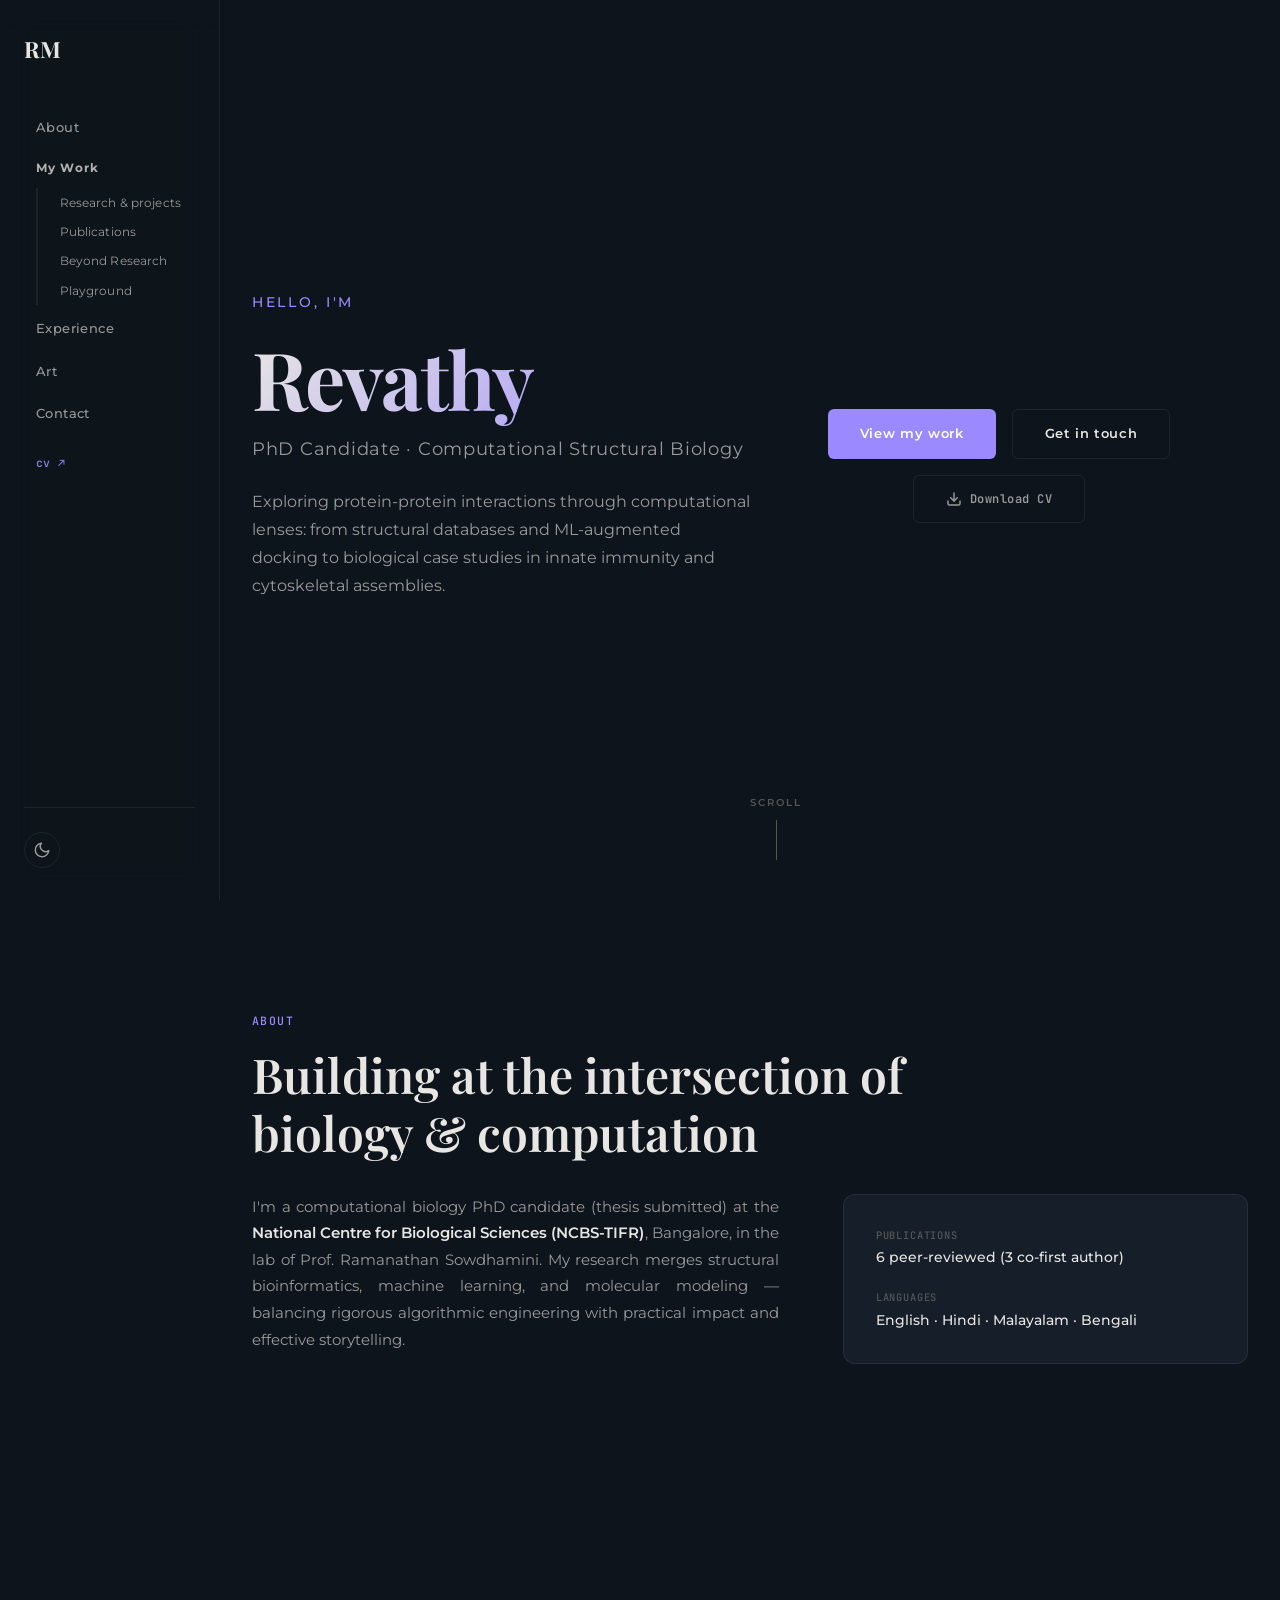
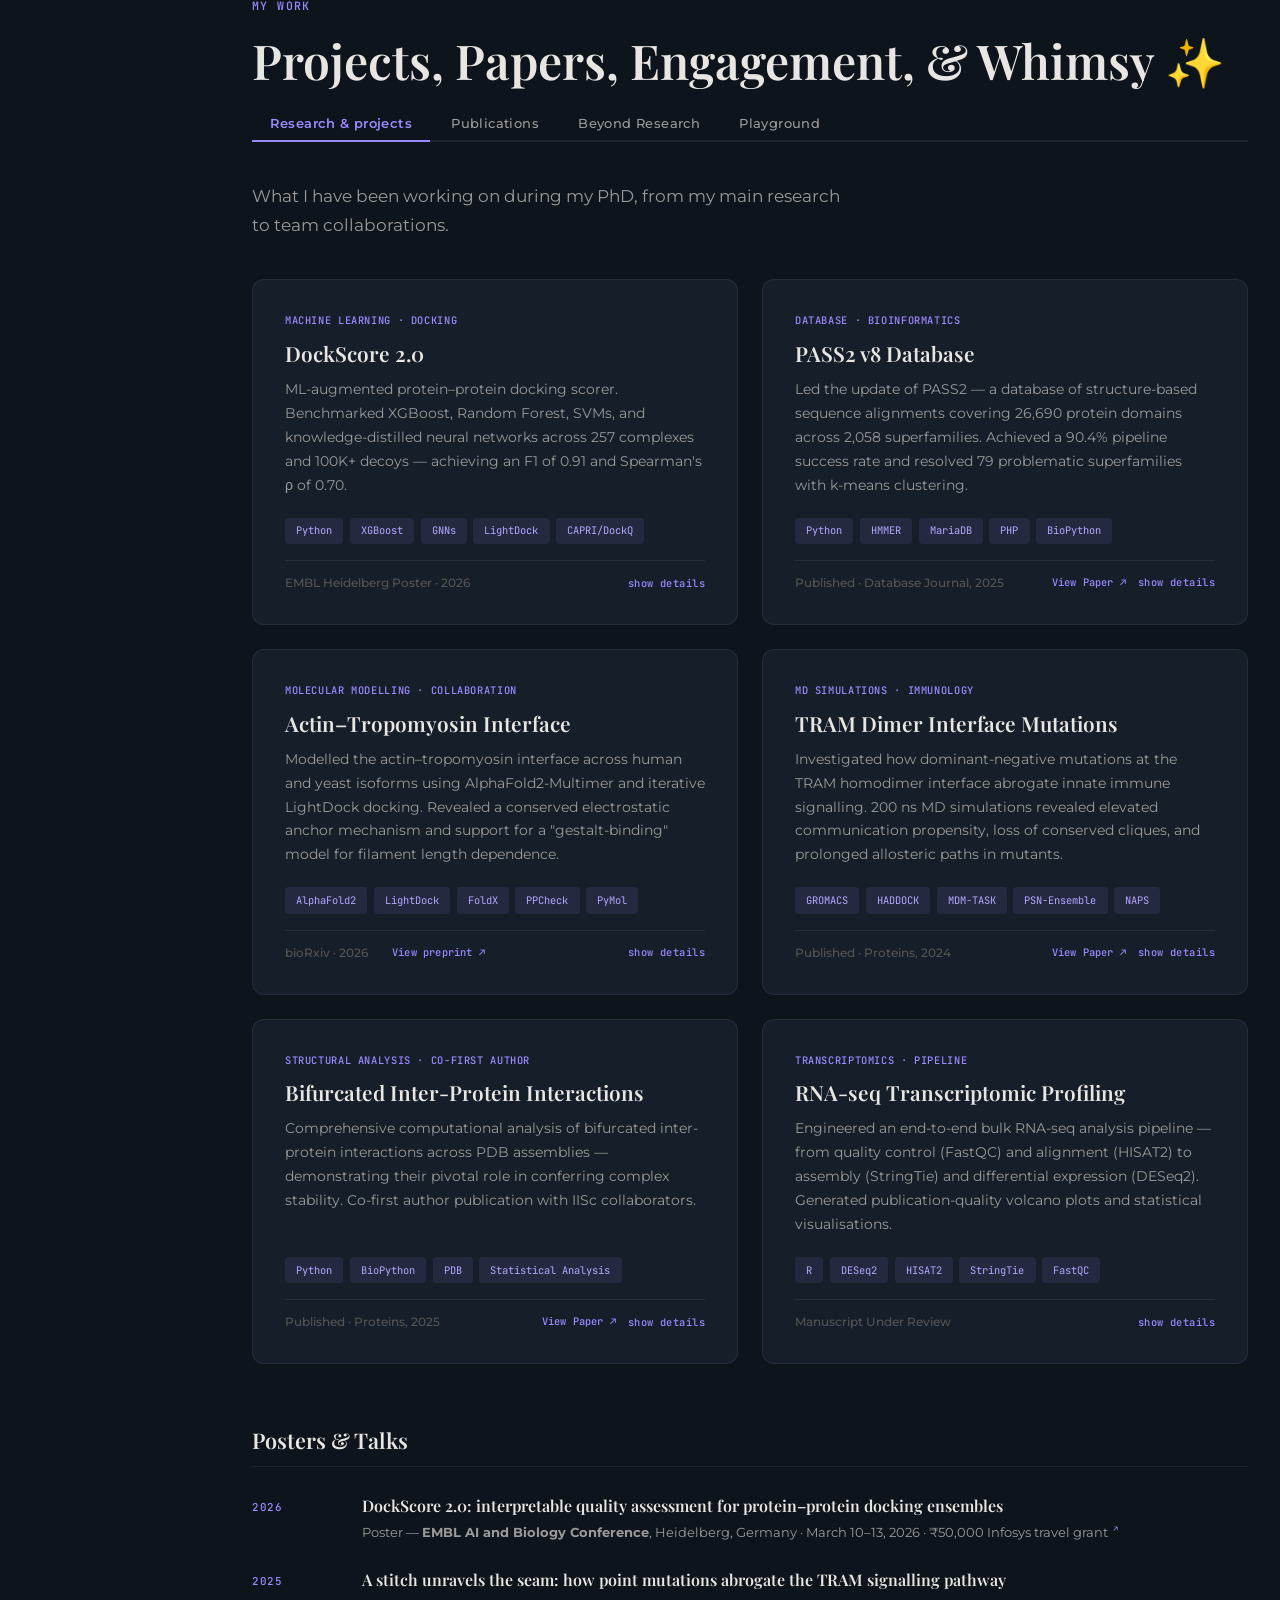
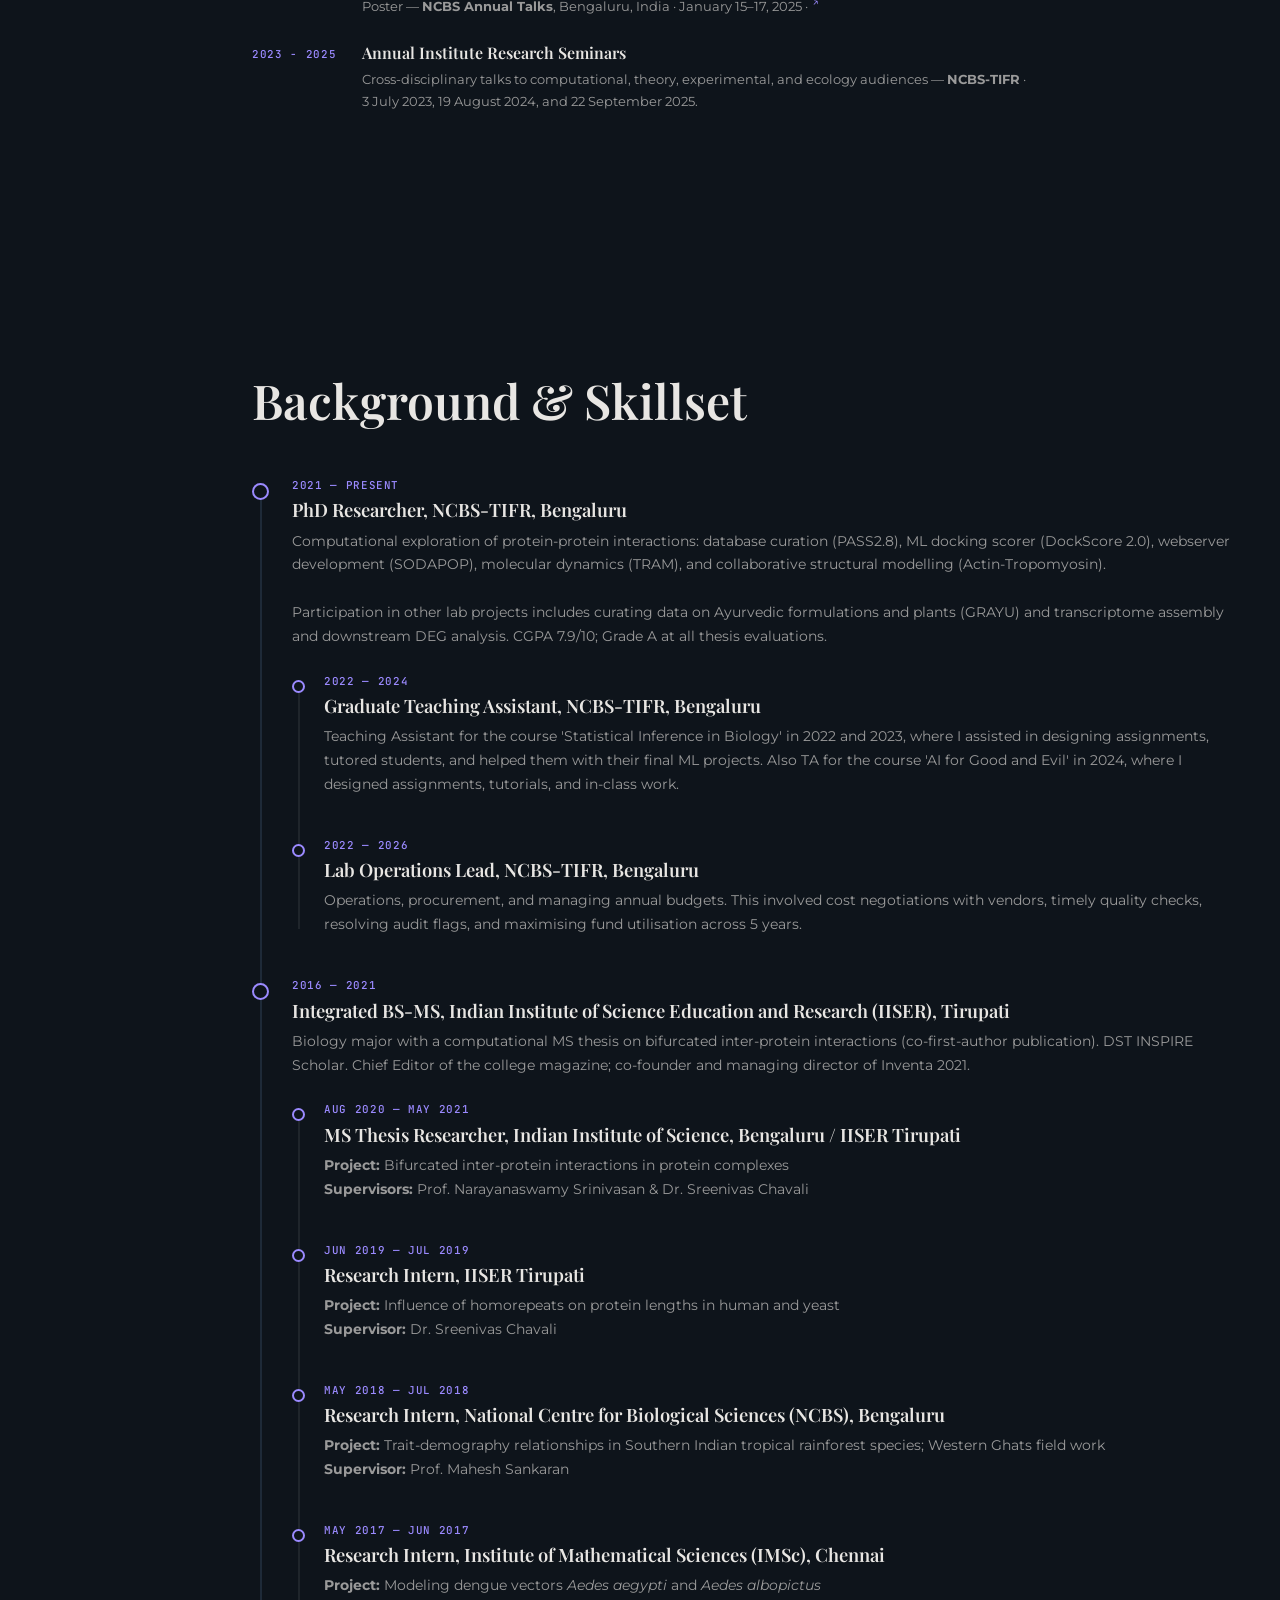
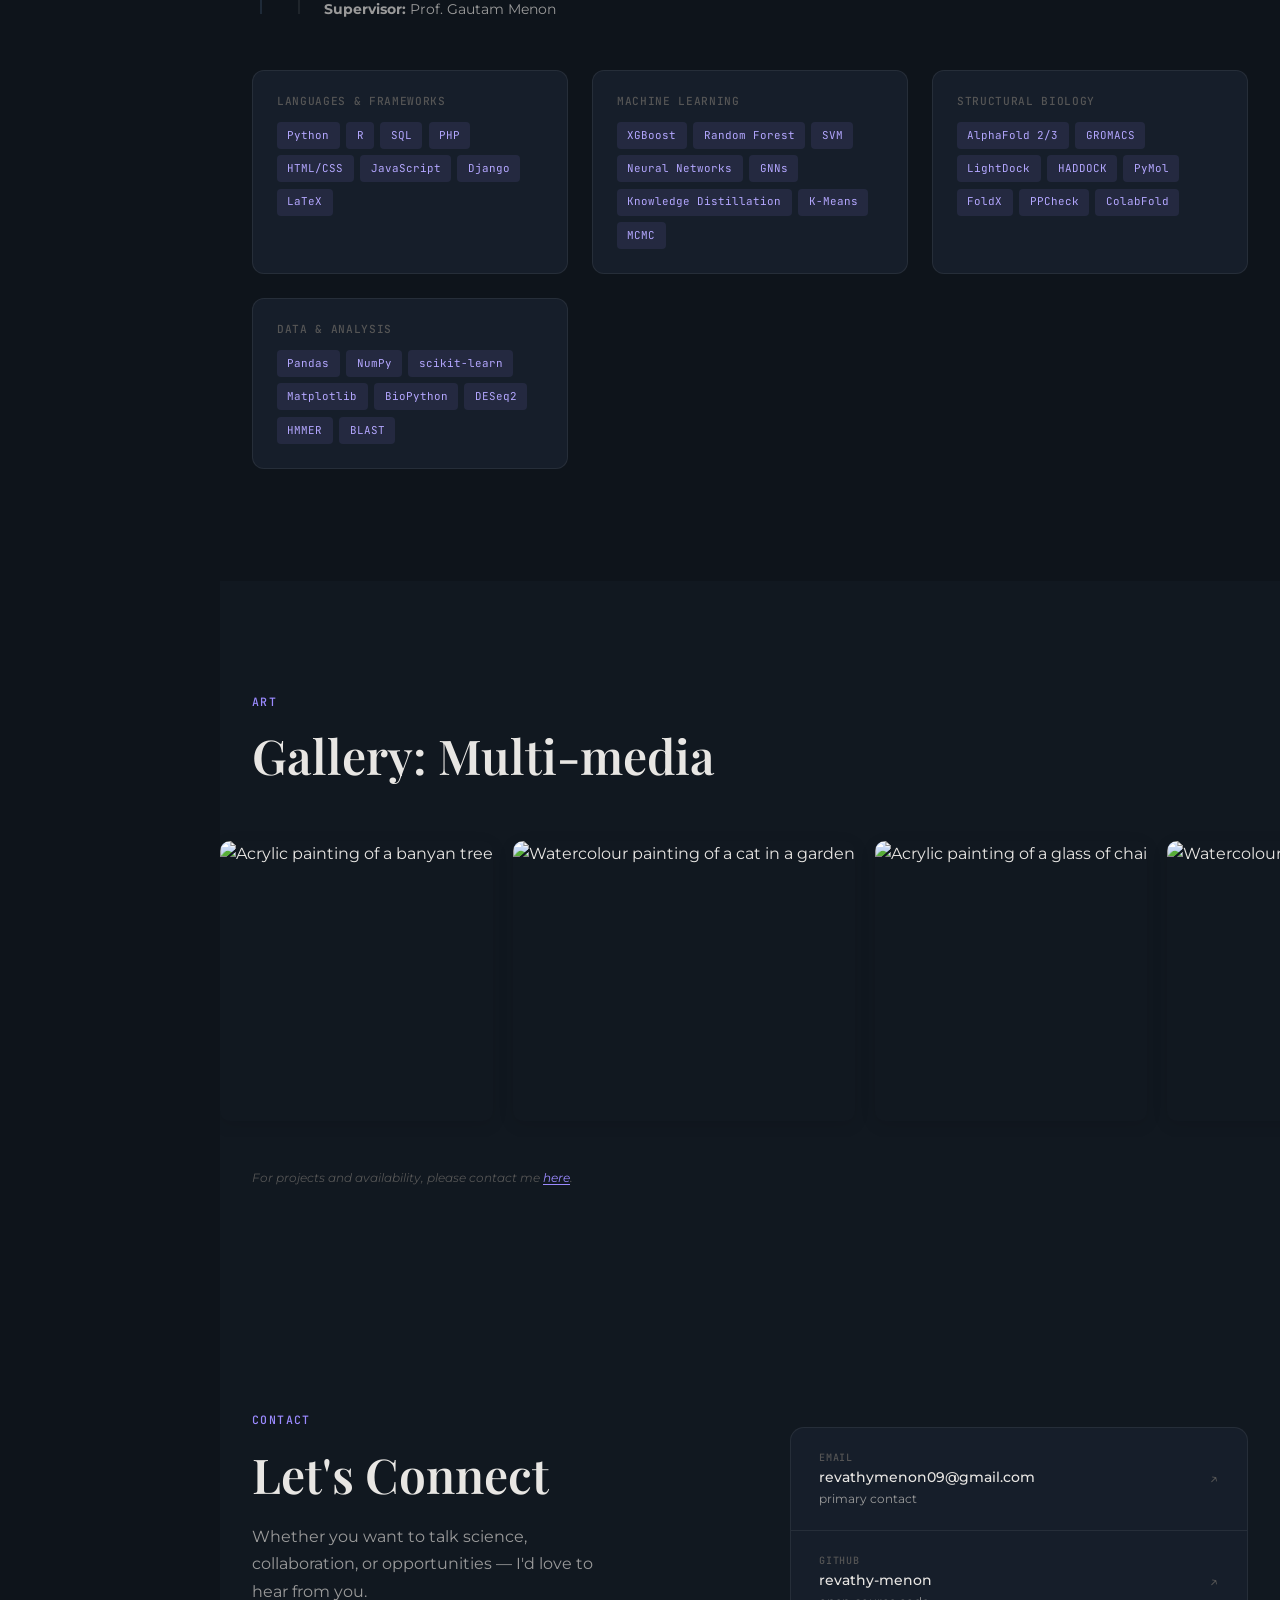
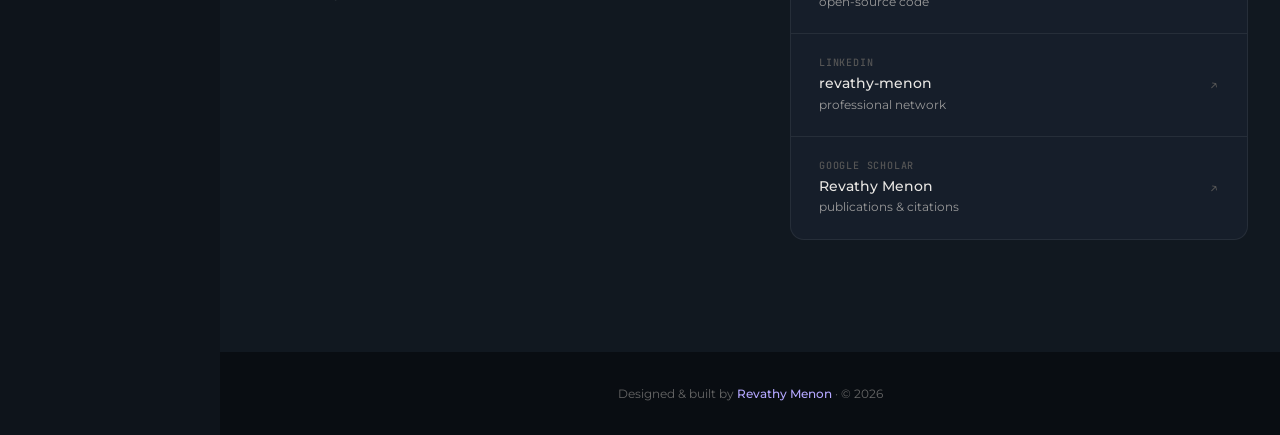
==== index.html @ 497c1c3a "Add files via upload" ====
<!DOCTYPE html>
<html lang="en">

<head>
  <meta charset="UTF-8" />
  <meta name="viewport" content="width=device-width, initial-scale=1.0" />
  <title>Revathy Menon</title>
  <meta name="description"
    content="Portfolio of Revathy Menon — PhD Candidate at NCBS-TIFR specialising in computational structural biology, machine learning, and protein-protein interaction analysis." />
  <meta name="author" content="Revathy Menon" />
  <meta name="keywords"
    content="Revathy Menon, computational biology, machine learning, structural biology, portfolio, NCBS, TIFR" />

  <!-- Open Graph -->
  <meta property="og:title" content="Revathy Menon" />
  <meta property="og:description"
    content="Exploring protein-protein interactions through computational approaches — structural databases, ML-augmented docking, and biological case studies." />
  <meta property="og:type" content="website" />

  <!-- Google Fonts -->
  <link rel="preconnect" href="https://fonts.googleapis.com" />
  <link rel="preconnect" href="https://fonts.gstatic.com" crossorigin />
  <link
    href="https://fonts.googleapis.com/css2?family=Playfair+Display:ital,wght@0,400;0,500;0,600;0,700;1,400&family=Montserrat:wght@300;400;500;600;700&family=JetBrains+Mono:wght@400;500&display=swap"
    rel="stylesheet" />

  <link rel="stylesheet" href="style.css" />
</head>

<body>

  <!-- ═══════════════════════  NAVIGATION  ═══════════════════════ -->
  <nav class="nav" id="navbar">
    <div class="nav__inner">
      <a href="#hero" class="nav__logo">RM</a>
      <ul class="nav__links" id="nav-links">
        <li><a href="#about">About</a></li>
        <li class="nav__parent">
          <a href="#what-i-do" class="nav__parent-link"> My Work</a>
          <ul class="nav__children">
            <li><a href="#what-i-do" data-tab="work" class="nav__child-link">Research &amp; projects</a></li>
            <li><a href="#what-i-do" data-tab="publications" class="nav__child-link">Publications</a></li>
            <li><a href="#what-i-do" data-tab="scicomm" class="nav__child-link">Beyond Research</a></li>
            <li><a href="#what-i-do" data-tab="playground" class="nav__child-link">Playground</a></li>
          </ul>
        </li>
        <li><a href="#experience">Experience</a></li>
        <li><a href="#art">Art</a></li>
        <li><a href="#contact">Contact</a></li>
        <li><a href="./Revathy_Menon_CV.pdf" class="nav__cv-link" id="nav-cv" target="_blank" rel="noopener noreferrer"
            aria-label="Download CV">cv ↗</a></li>
      </ul>
      <div class="nav__actions">

        <button class="theme-toggle" id="theme-toggle" aria-label="Toggle dark mode">
          <span class="theme-toggle__icon theme-toggle__icon--sun">
            <svg width="18" height="18" viewBox="0 0 24 24" fill="none" stroke="currentColor" stroke-width="2"
              stroke-linecap="round" stroke-linejoin="round">
              <circle cx="12" cy="12" r="5" />
              <line x1="12" y1="1" x2="12" y2="3" />
              <line x1="12" y1="21" x2="12" y2="23" />
              <line x1="4.22" y1="4.22" x2="5.64" y2="5.64" />
              <line x1="18.36" y1="18.36" x2="19.78" y2="19.78" />
              <line x1="1" y1="12" x2="3" y2="12" />
              <line x1="21" y1="12" x2="23" y2="12" />
              <line x1="4.22" y1="19.78" x2="5.64" y2="18.36" />
              <line x1="18.36" y1="5.64" x2="19.78" y2="4.22" />
            </svg>
          </span>
          <span class="theme-toggle__icon theme-toggle__icon--moon">
            <svg width="18" height="18" viewBox="0 0 24 24" fill="none" stroke="currentColor" stroke-width="2"
              stroke-linecap="round" stroke-linejoin="round">
              <path d="M21 12.79A9 9 0 1 1 11.21 3 7 7 0 0 0 21 12.79z" />
            </svg>
          </span>
        </button>
        <button class="nav__hamburger" id="hamburger" aria-label="Toggle menu">
          <span></span><span></span><span></span>
        </button>
      </div>
    </div>
  </nav>

  <!-- ═══════════════════════  HERO  ═══════════════════════ -->
  <section class="hero" id="hero">
    <div class="hero__layout">
      <!-- 
      <div class="hero__inner">
        PHOTO: Replace the src below with your own image path when ready 
        Example: src="./your-photo.jpg"
        <div class="hero__photo-wrap reveal">
          <img src="./placeholders/808-200x300.jpg" alt="Portrait of Revathy Menon" class="hero__photo"
            loading="eager" />
        </div> -->

      <div class="hero__content">
        <p class="hero__greeting reveal">Hello, I'm</p>
        <!-- <div class="status-pill reveal reveal--delay-1" id="status-pill">
            <span class="status-pill__dot" aria-hidden="true"></span>
            OPEN TO OPPORTUNITIES &middot; 2026
          </div> -->
        <h1 class="hero__name reveal reveal--delay-2">Revathy</h1>
        <p class="hero__title reveal reveal--delay-3">PhD Candidate &middot; Computational Structural Biology</p>
        <p class="hero__subtitle reveal reveal--delay-4">
          Exploring protein-protein interactions through computational lenses:
          from structural databases and ML-augmented docking to biological case studies
          in innate immunity and cytoskeletal assemblies.
        </p>
      </div>
    </div>

    <!-- CTA buttons span full width below the two-column grid -->
    <div class="hero__cta reveal reveal--delay-5">
      <a href="#work" class="btn btn--primary">View my work</a>
      <a href="#contact" class="btn btn--outline">Get in touch</a>
      <a href="./Revathy_Menon_CV.pdf" class="btn btn--cv" id="hero-cv" download="Revathy_Menon_CV.pdf" target="_blank"
        rel="noopener noreferrer" aria-label="Download CV as PDF">
        <svg width="16" height="16" viewBox="0 0 24 24" fill="none" stroke="currentColor" stroke-width="2.2"
          stroke-linecap="round" stroke-linejoin="round" aria-hidden="true">
          <path d="M21 15v4a2 2 0 0 1-2 2H5a2 2 0 0 1-2-2v-4" />
          <polyline points="7 10 12 15 17 10" />
          <line x1="12" y1="15" x2="12" y2="3" />
        </svg>
        Download CV
      </a>
    </div>
    <br>
    </div>
    <div class="hero__scroll-indicator reveal reveal--delay-5" aria-hidden="true">
      <span>Scroll</span>
      <div class="hero__scroll-line"></div>
    </div>
  </section>

  <!-- ═══════════════════════  ABOUT  ═══════════════════════ -->
  <section class="section about" id="about">
    <div class="container">
      <span class="section__label reveal">About</span>
      <h2 class="section__heading reveal">Building at the intersection of<br />biology &amp; computation</h2>
      <div class="about__grid">
        <div class="about__text reveal">
          <p style="text-align: justify;">
            I'm a computational biology PhD candidate (thesis submitted) at the <strong>National Centre for Biological
              Sciences (NCBS-TIFR)</strong>, Bangalore, in the lab of Prof. Ramanathan Sowdhamini.
            My research merges structural bioinformatics, machine learning, and molecular modeling
            — balancing rigorous algorithmic engineering with practical impact and effective storytelling.
          </p>
        </div>
        <div class="about__details reveal">
          <!-- <div class="about__detail-item">
            <span class="about__detail-label">Institution</span>
            <span class="about__detail-value">NCBS-TIFR, Bangalore</span>
          </div>
          <div class="about__detail-item">
            <span class="about__detail-label">Degree</span>
            <span class="about__detail-value">PhD Biological Sciences (thesis submitted)</span>
          </div>
          <div class="about__detail-item">
            <span class="about__detail-label">Prior Education</span>
            <span class="about__detail-value">Integrated BS-MS, IISER Tirupati</span>
          </div> -->
          <!-- <div class="about__detail-item">
            <span class="about__detail-label">Competitive Rank</span>
            <span class="about__detail-value">CSIR-NET JRF — AIR 65 (Top 0.1%)</span>
          </div> -->
          <div class="about__detail-item">
            <span class="about__detail-label">Publications</span>
            <span class="about__detail-value">6 peer-reviewed (3 co-first author)</span>
          </div>
          <div class="about__detail-item">
            <span class="about__detail-label">Languages</span>
            <span class="about__detail-value">English · Hindi · Malayalam · Bengali</span>
          </div>
        </div>
      </div>
    </div>
  </section>

  <!-- ═══════════════════════  WHAT I DO  ═══════════════════════ -->
  <section class="section what-i-do" id="what-i-do">
    <div class="container">
      <span class="section__label reveal">My Work</span>
      <h2 class="section__heading reveal">Projects, Papers, Engagement, &amp; Whimsy ✨</h2>

      <!-- Tab strip -->
      <div class="wid-tabs reveal" role="tablist" aria-label="What I Do tabs">
        <button class="wid-tab wid-tab--active" data-tab="work" role="tab" aria-selected="true"
          aria-controls="wid-panel-work" id="wid-btn-work">Research &amp; projects</button>
        <button class="wid-tab" data-tab="publications" role="tab" aria-selected="false"
          aria-controls="wid-panel-publications" id="wid-btn-publications">Publications</button>
        <button class="wid-tab" data-tab="scicomm" role="tab" aria-selected="false" aria-controls="wid-panel-scicomm"
          id="wid-btn-scicomm">Beyond Research</button>
        <button class="wid-tab" data-tab="playground" role="tab" aria-selected="false"
          aria-controls="wid-panel-playground" id="wid-btn-playground">Playground</button>
      </div>

      <!-- ─── Panel 1: Research & Projects ─── -->
      <div class="wid-panel wid-panel--active" id="wid-panel-work" role="tabpanel" aria-labelledby="wid-btn-work">

        <p class="section__subheading" style="margin-bottom: 2.5rem;">
          What I have been working on during my PhD, from my main research to team collaborations.
        </p>

        <div class="work__grid">

          <!-- Card 1 — DockScore 2.0 -->
          <article class="card reveal" id="card-dockscore">
            <div class="card__tag">Machine Learning · Docking</div>
            <h3 class="card__title">DockScore 2.0</h3>
            <p class="card__desc">
              ML-augmented protein–protein docking scorer. Benchmarked XGBoost, Random Forest, SVMs, and
              knowledge-distilled neural networks across 257 complexes and 100K+ decoys — achieving an F1 of 0.91 and
              Spearman's ρ of 0.70.
            </p>
            <ul class="card__tech">
              <li>Python</li>
              <li>XGBoost</li>
              <li>GNNs</li>
              <li>LightDock</li>
              <li>CAPRI/DockQ</li>
            </ul>
            <div class="card__expand" id="expand-dockscore" aria-hidden="true">
              <div class="card__expand-inner">
                <div class="card__expand-row"><span class="card__expand-label">Approach</span>
                  <p>Recoded the original Perl-based DockScore in Python, computing six normalised interface descriptors
                    (ISA, residue conservation via PSSMs, short contacts, hydrophobicity, spatial clustering, positive
                    residues). Extended benchmarking to Docking Benchmark v5 with LightDock-generated ensembles;
                    addressed
                    class imbalance via SMOTE and down-sampling.</p>
                </div>
                <div class="card__expand-row"><span class="card__expand-label">Highlight</span>
                  <p>Best classification achieved via knowledge distillation — a neural network trained to imitate
                    XGBoost
                    using Huber loss (λ = 0.25) — reaching <strong>F1 = 0.91, PR AUC = 0.99</strong>. Also explored
                    graph
                    neural networks with residue-level interface graphs and margin-ranking loss. Poster selected for
                    <strong>EMBL AI and Biology Conference, Heidelberg (March 2026)</strong>; ₹50,000 Infosys travel
                    grant
                    received.
                  </p>
                </div>
              </div>
            </div>
            <div class="card__meta">
              <span>EMBL Heidelberg Poster · 2026</span>
              <button class="card__toggle" aria-expanded="false" aria-controls="expand-dockscore"
                id="toggle-dockscore">show details</button>
            </div>
          </article>

          <!-- Card 2 — PASS2 -->
          <article class="card reveal" id="card-pass2">
            <div class="card__tag">Database · Bioinformatics</div>
            <h3 class="card__title">PASS2 v8 Database</h3>
            <p class="card__desc">
              Led the update of PASS2 — a database of structure-based sequence alignments covering 26,690 protein
              domains
              across 2,058 superfamilies. Achieved a 90.4% pipeline success rate and resolved 79 problematic
              superfamilies
              with k-means clustering.
            </p>
            <ul class="card__tech">
              <li>Python</li>
              <li>HMMER</li>
              <li>MariaDB</li>
              <li>PHP</li>
              <li>BioPython</li>
            </ul>
            <div class="card__expand" id="expand-pass2" aria-hidden="true">
              <div class="card__expand-inner">
                <div class="card__expand-row"><span class="card__expand-label">Approach</span>
                  <p>Drove the end-to-end automated pipeline for 1,244 multi-member superfamilies (SCOPe 2.08; &lt;40%
                    pairwise sequence identity). Integrated per-superfamily features: HMMs (HMMER), conserved residues,
                    secondary structural motifs (Smotif), alignment statistics (AliStat), indel profiles (CUSP),
                    intra-domain interaction networks (HORI), GO annotations, and putative interactors (STRING-DB).</p>
                </div>
                <div class="card__expand-row"><span class="card__expand-label">Highlight</span>
                  <p>Implemented k-means clustering (elbow method; WCSS-based k selection) to recover <strong>79
                      problematic superfamilies</strong> with &gt;50% gap content or &lt;40% secondary structure
                    conservation — clusters aligned with known family-level annotations including CoA-dependent acyl
                    transferases and Histone-fold superfamilies.</p>
                </div>
              </div>
            </div>
            <div class="card__meta">
              <span>Published · Database Journal, 2025</span>
              <div class="card__meta-links">
                <a href="https://doi.org/10.1093/database/baaf072" class="card__doi" target="_blank"
                  rel="noopener noreferrer">View Paper ↗</a>
                <button class="card__toggle" aria-expanded="false" aria-controls="expand-pass2" id="toggle-pass2">show
                  details</button>
              </div>
            </div>
          </article>

          <!-- Card 3 — Actin–Tropomyosin -->
          <article class="card reveal" id="card-actintpm">
            <div class="card__tag">Molecular Modelling · Collaboration</div>
            <h3 class="card__title">Actin–Tropomyosin Interface</h3>
            <p class="card__desc">
              Modelled the actin–tropomyosin interface across human and yeast isoforms using AlphaFold2-Multimer and
              iterative LightDock docking. Revealed a conserved electrostatic anchor mechanism and support for a
              "gestalt-binding"
              model for filament length dependence.
            </p>
            <ul class="card__tech">
              <li>AlphaFold2</li>
              <li>LightDock</li>
              <li>FoldX</li>
              <li>PPCheck</li>
              <li>PyMol</li>
            </ul>
            <div class="card__expand" id="expand-actintpm" aria-hidden="true">
              <div class="card__expand-inner">
                <div class="card__expand-row"><span class="card__expand-label">Approach</span>
                  <p>Modelled hTPM1, hTPM4 and <em>S. pombe</em> CDC8 coiled-coil homodimers via AlphaFold2-Multimer;
                    selected by PPCheck pseudo-energies + pLDDT. Performed iterative LightDock docking (200 swarms, 10
                    decoys/swarm, 1,000 GSO steps) per actin subunit. Built CDC8 temperature-sensitive mutants (A18T,
                    R21H, E31K, E129K) in PyMol; energy-minimised with FoldX.</p>
                </div>
                <div class="card__expand-row"><span class="card__expand-label">Highlight</span>
                  <p>Identified a <strong>conserved acidic hotspot</strong> (D254/hTPM1, D218/hTPM4, D131/pCDC8) forming
                    salt bridges across all isoforms and species. Established an energetic hierarchy (pCDC8 &gt; hTPM1
                    &gt; hTPM4) supporting a <strong>"gestalt-binding" model</strong>: shorter filaments incur fewer
                    geometric penalties. Collaboration with Dr. Mohan Balasubramanian, University of Warwick.</p>
                </div>
              </div>
            </div>
            <div class="card__meta">
              <div class="card__meta-links">
                <span>bioRxiv · 2026</span>
                <br>
                <a href="https://doi.org/10.64898/2026.07.06.736648" class="card__doi" target="_blank"
                  rel="noopener noreferrer">View preprint ↗</a>
              </div>
              <button class="card__toggle" aria-expanded="false" aria-controls="expand-actintpm"
                id="toggle-actintpm">show details</button>
            </div>
          </article>

          <!-- Card 4 — TRAM -->
          <article class="card reveal" id="card-tram">
            <div class="card__tag">MD Simulations · Immunology</div>
            <h3 class="card__title">TRAM Dimer Interface Mutations</h3>
            <p class="card__desc">
              Investigated how dominant-negative mutations at the TRAM homodimer interface abrogate innate immune
              signalling. 200 ns MD simulations revealed elevated communication propensity, loss of conserved cliques,
              and
              prolonged allosteric paths in mutants.
            </p>
            <ul class="card__tech">
              <li>GROMACS</li>
              <li>HADDOCK</li>
              <li>MDM-TASK</li>
              <li>PSN-Ensemble</li>
              <li>NAPS</li>
            </ul>
            <div class="card__expand" id="expand-tram" aria-hidden="true">
              <div class="card__expand-inner">
                <div class="card__expand-row"><span class="card__expand-label">Approach</span>
                  <p>WT/mutant dimers (P116H, C117H) built from the NMR structure (PDB: 2M1W); HADDOCK-modelled
                    complexes
                    (1,000 structures, 9 clusters); <strong>200 ns MD × 3 replicates</strong> in GROMACS. Dynamic
                    Cross-Correlation and Communication Propensity computed via MDM-TASK; Protein Structural Network
                    analysis via PSN-Ensemble; allosteric path analysis via NAPS.</p>
                </div>
                <div class="card__expand-row"><span class="card__expand-label">Highlight</span>
                  <p>Mutant dimers showed elevated CP, increased radius of gyration, <strong>loss of conserved
                      cliques</strong> (WT: 1; mutants: 0), and prolonged allosteric shortest paths between functional
                    sites — providing a structural basis for abrogated TRIF recruitment. Certified among the <strong><a
                        href="https://www.linkedin.com/posts/revathy-menon_proteins-structuralbiology-bioinformatics-activity-7462006732001820672-_6aH"
                        target="_blank" rel="noopener noreferrer">top 10% most-viewed papers</a></strong> published in
                    <em>Proteins</em> (Jan–Dec 2024).
                  </p>
                </div>
              </div>
            </div>
            <div class="card__meta">
              <span>Published · Proteins, 2024</span>
              <div class="card__meta-links">
                <a href="https://doi.org/10.1002/prot.26707" class="card__doi" target="_blank"
                  rel="noopener noreferrer">View Paper ↗</a>
                <button class="card__toggle" aria-expanded="false" aria-controls="expand-tram" id="toggle-tram">show
                  details</button>
              </div>
            </div>
          </article>

          <!-- Card 5 — Bifurcated -->
          <article class="card reveal" id="card-bifurcated">
            <div class="card__tag">Structural Analysis · Co-first Author</div>
            <h3 class="card__title">Bifurcated Inter-Protein Interactions</h3>
            <p class="card__desc">
              Comprehensive computational analysis of bifurcated inter-protein interactions across PDB assemblies —
              demonstrating their pivotal role in conferring complex stability. Co-first author publication with IISc
              collaborators.
            </p>
            <ul class="card__tech">
              <li>Python</li>
              <li>BioPython</li>
              <li>PDB</li>
              <li>Statistical Analysis</li>
            </ul>
            <div class="card__expand" id="expand-bifurcated" aria-hidden="true">
              <div class="card__expand-inner">
                <div class="card__expand-row"><span class="card__expand-label">Approach</span>
                  <p>Large-scale computational survey of bifurcated inter-protein interactions across PDB assemblies.
                    Originated as an MS thesis project at IISER Tirupati (supervised by Prof. N. Srinivasan, IISc and
                    Dr.
                    Sreenivas Chavali) and extended to a full publication in collaboration with Dr. Sneha Bheemireddy
                    (IISc).</p>
                </div>
                <div class="card__expand-row"><span class="card__expand-label">Highlight</span>
                  <p>Demonstrated that bifurcated interactions — where a single residue simultaneously contacts two
                    partners — play a <strong>pivotal role in protein complex stability</strong>. This MS-thesis-derived
                    work reached co-first-author publication in <em>Proteins: Structure, Function, and
                      Bioinformatics</em>
                    (2025).</p>
                </div>
              </div>
            </div>
            <div class="card__meta">
              <span>Published · Proteins, 2025</span>
              <div class="card__meta-links">
                <a href="https://doi.org/10.1002/prot.70090" class="card__doi" target="_blank"
                  rel="noopener noreferrer">View Paper ↗</a>
                <button class="card__toggle" aria-expanded="false" aria-controls="expand-bifurcated"
                  id="toggle-bifurcated">show details</button>
              </div>
            </div>
          </article>

          <!-- Card 6 — RNA-seq -->
          <article class="card reveal" id="card-rnaseq">
            <div class="card__tag">Transcriptomics · Pipeline</div>
            <h3 class="card__title">RNA-seq Transcriptomic Profiling</h3>
            <p class="card__desc">
              Engineered an end-to-end bulk RNA-seq analysis pipeline — from quality control (FastQC) and alignment
              (HISAT2) to assembly (StringTie) and differential expression (DESeq2). Generated publication-quality
              volcano
              plots and statistical visualisations.
            </p>
            <ul class="card__tech">
              <li>R</li>
              <li>DESeq2</li>
              <li>HISAT2</li>
              <li>StringTie</li>
              <li>FastQC</li>
            </ul>
            <div class="card__expand" id="expand-rnaseq" aria-hidden="true">
              <div class="card__expand-inner">
                <div class="card__expand-row"><span class="card__expand-label">Approach</span>
                  <p>Designed an end-to-end bulk RNA-seq pipeline: rigorous QC (FastQC), read alignment (HISAT2),
                    transcriptome assembly (StringTie), and differential gene expression analysis (DESeq2 in R).
                    Familiar
                    with alternative frameworks including edgeR and limma for parametric and empirical Bayes modelling.
                  </p>
                </div>
                <div class="card__expand-row"><span class="card__expand-label">Highlight</span>
                  <p>Applied to transcriptomic profiling in the <strong>L-DOPA biosynthesis pathway</strong>. Generated
                    publication-quality volcano plots and statistical visualisations communicating DEG results.
                    Manuscript
                    currently under review.</p>
                </div>
              </div>
            </div>
            <div class="card__meta">
              <span>Manuscript Under Review</span>
              <button class="card__toggle" aria-expanded="false" aria-controls="expand-rnaseq" id="toggle-rnaseq">show
                details</button>
            </div>
          </article>

        </div><!-- /work__grid -->

        <!-- Posters & Talks -->
        <div class="talks" style="margin-top: 4rem;">
          <h3 class="talks__heading">Posters &amp; Talks</h3>
          <div class="talks__list">

            <div class="talks__item">
              <span class="talks__year">2026</span>
              <div class="talks__body">
                <p class="talks__title">DockScore 2.0: interpretable quality assessment for protein&ndash;protein
                  docking
                  ensembles</p>
                <p class="talks__meta">Poster &mdash; <strong>EMBL AI and Biology Conference</strong>, Heidelberg,
                  Germany
                  &middot; March 10&ndash;13, 2026 &middot; ₹50,000 Infosys travel grant
                  <a href="https://www.embl.org/about/info/course-and-conference-office/events/aib26-01/"
                    class="scicomm__link" target="_blank" rel="noopener noreferrer"
                    aria-label="EMBL conference page">&#x2197;</a>
                </p>
              </div>
            </div>


            <div class="talks__item">
              <span class="talks__year">2025</span>
              <div class="talks__body">
                <p class="talks__title">A stitch unravels the seam: how point mutations abrogate the TRAM signalling
                  pathway</p>
                <p class="talks__meta">Poster &mdash; <strong>NCBS Annual Talks</strong>, Bengaluru,
                  India
                  &middot; January 15&ndash;17, 2025 &middot;
                  <a href="https://drive.google.com/file/d/1qA7D_M__SNgnzWKBMgGLU-YHegLUwBm6/view?usp=sharin"
                    class="scicomm__link" target="_blank" rel="noopener noreferrer" aria-label="poster">&#x2197;</a>
                </p>
              </div>
            </div>

            <div class="talks__item">
              <span class="talks__year">2023 - 2025</span>
              <div class="talks__body">
                <p class="talks__title">Annual Institute Research Seminars</p>
                <p class="talks__meta">Cross-disciplinary talks to computational, theory, experimental, and ecology
                  audiences &mdash; <strong>NCBS-TIFR</strong> &middot;
                  <br> 3 July 2023, 19 August 2024, and 22 September 2025.
                </p>
              </div>
            </div>

          </div>
        </div><!-- /talks -->

      </div><!-- /wid-panel-work -->

      <!-- ─── Panel 2: Publications ─── -->
      <div class="wid-panel" id="wid-panel-publications" role="tabpanel" aria-labelledby="wid-btn-publications"
        aria-hidden="true">

        <p class="section__subheading" style="margin-bottom: 2.5rem;">
          Peer-reviewed papers, book chapters, and preprints.
        </p>

        <div class="pub-filter reveal" role="group" aria-label="Filter publications">
          <button class="pub-filter__btn is-active" data-filter="all" id="pub-filter-all">All</button>
          <button class="pub-filter__btn" data-filter="first" id="pub-filter-cofirst">First</button>
          <button class="pub-filter__btn" data-filter="structural" id="pub-filter-structural">Structural</button>
          <button class="pub-filter__btn" data-filter="review" id="pub-filter-review">Review</button>
          <button class="pub-filter__btn" data-filter="web-resources" id="pub-filter-web">Web Resources</button>
        </div>

        <div class="pub-grid" id="pub-grid">


          <article class="pub-card reveal" data-category="first structural" id="pub-actintpm">
            <div class="pub-card__header">
              <span class="pub-card__venue">bioRxiv &middot; 2026</span>
            </div>
            <h3 class="pub-card__title">Comparative Modelling of Actin&ndash;Tropomyosin Interfaces</h3>
            <p class="pub-card__authors"><strong>Menon, R.</strong>, Balasubramanian, M., Sowdhamini, R.</p>
            <span class="pub-card__role pub-card__role--cofirst">First</span>
            <div class="pub-card__expand" id="pub-expand-actintpm" aria-hidden="true">
              <div class="pub-card__abstract">
                <p>A stepwise computational docking pipeline combining AlphaFold2-Multimer coiled-coil models,
                  experimentally informed residue-level restraints, and pseudo-energy analysis via PPCheck to build and
                  evaluate actin&ndash;tropomyosin co-polymer models for three isoforms: hTPM1, hTPM4, and
                  <em>S. pombe</em> Cdc8. Interface energetics reveal a hierarchy in which the shortest filament
                  (SpCdc8)
                  achieves the most stabilizing actin contacts, consistent with reduced geometric penalty along the
                  actin
                  helix. Hotspot mapping identifies conserved acidic residues across all three isoforms, and modelling
                  of
                  four temperature-sensitive Cdc8 mutations shows these substitutions destabilize the coiled-coil dimer
                  without significantly affecting actin interactions.
                </p>
              </div>
            </div>
            <div class="pub-card__footer">
              <a href="https://doi.org/10.64898/2026.07.06.736648" class="pub-card__abstract-doi" target="_blank"
                rel="noopener noreferrer">View preprint &nearr;</a>
              <button class="pub-card__toggle" aria-expanded="false" aria-controls="pub-expand-actintpm"
                id="pub-toggle-actintpm">abstract &#9662;</button>
            </div>
          </article>


          <article class="pub-card reveal" data-category="web-resources" id="pub-grayu">
            <div class="pub-card__header">
              <span class="pub-card__venue">Frontiers in Pharmacology &middot; 2026</span>
            </div>
            <h3 class="pub-card__title">GRAYU: graph-based database integrating Ayurvedic formulations, medicinal
              plants,
              phytochemicals and diseases</h3>
            <p class="pub-card__authors">Joshi, S.*, Pathak, A.*, Regati, D.R.*, <strong>Menon, R.</strong>, et al.</p>
            <span class="pub-card__role pub-card__role--contributing">Contributing</span>
            <div class="pub-card__expand" id="pub-expand-grayu" aria-hidden="true">
              <div class="pub-card__abstract">
                <p>Graph-based database linking Ayurvedic formulations, medicinal plants, phytochemicals, and diseases
                  for
                  network-based exploration. Contributed to data curation, analysis pipeline, and online documentation.
                  Available at <a href="http://caps.ncbs.res.in/GRAYU" style="color:var(--accent)" target="_blank"
                    rel="noopener noreferrer">caps.ncbs.res.in/GRAYU</a>.</p>
              </div>
            </div>
            <div class="pub-card__footer">
              <a href="https://doi.org/10.3389/fphar.2025.1727224" class="pub-card__abstract-doi" target="_blank"
                rel="noopener noreferrer">View paper &nearr;</a>
              <button class="pub-card__toggle" aria-expanded="false" aria-controls="pub-expand-grayu"
                id="pub-toggle-grayu">abstract &#9662;</button>
            </div>
          </article>

          <article class="pub-card reveal" data-category="first web-resources" id="pub-pass2">
            <div class="pub-card__header">
              <span class="pub-card__venue">Database &middot; 2025</span>
            </div>
            <h3 class="pub-card__title">PASS2: update of database of structure-based sequence alignments of protein
              superfamilies</h3>
            <p class="pub-card__authors"><strong>Menon, R.*, Nayak, S.*</strong>, Rajesh, R., Sowdhamini, R.</p>
            <span class="pub-card__role pub-card__role--cofirst">First</span>
            <div class="pub-card__expand" id="pub-expand-pass2" aria-hidden="true">
              <div class="pub-card__abstract">
                <p>Led the update of the PASS2 database (v8), encompassing <strong>26,690 protein domains</strong>
                  across
                  2,058 superfamilies. Drove the end-to-end pipeline for 1,244 multi-member superfamilies (90.4% success
                  rate) and implemented k-means clustering to recover 79 problematic superfamilies.</p>
              </div>
            </div>
            <div class="pub-card__footer">
              <a href="https://doi.org/10.1093/database/baaf072" class="pub-card__abstract-doi" target="_blank"
                rel="noopener noreferrer">View paper &nearr;</a>
              <button class="pub-card__toggle" aria-expanded="false" aria-controls="pub-expand-pass2"
                id="pub-toggle-pass2">abstract &#9662;</button>
            </div>
          </article>

          <article class="pub-card reveal" data-category="first structural" id="pub-bifurcated">
            <div class="pub-card__header">
              <span class="pub-card__venue">Proteins &middot; 2025</span>
            </div>
            <h3 class="pub-card__title">Computational analyses of bifurcated inter-protein interactions in
              protein&ndash;protein assemblies reveal their pivotal role in conferring stability</h3>
            <p class="pub-card__authors"><strong>Menon, R.*, Bheemireddy, S.*</strong>, Chavali, S., Sowdhamini, R.,
              Srinivasan, N.</p>
            <span class="pub-card__role pub-card__role--cofirst">First</span>
            <div class="pub-card__expand" id="pub-expand-bifurcated" aria-hidden="true">
              <div class="pub-card__abstract">
                <p>Large-scale computational survey of bifurcated inter-protein interactions &mdash; where a single
                  residue contacts two partners simultaneously &mdash; across PDB assemblies, demonstrating their
                  pivotal
                  role in conferring complex stability. Originated as an MS thesis at IISER Tirupati / IISc.</p>
              </div>
            </div>
            <div class="pub-card__footer">
              <a href="https://doi.org/10.1002/prot.70090" class="pub-card__abstract-doi" target="_blank"
                rel="noopener noreferrer">View paper &nearr;</a>
              <button class="pub-card__toggle" aria-expanded="false" aria-controls="pub-expand-bifurcated"
                id="pub-toggle-bifurcated">abstract &#9662;</button>
            </div>
          </article>

          <article class="pub-card reveal" data-category="review" id="pub-evo">
            <div class="pub-card__header">
              <span class="pub-card__venue">Encyclopedia of Bioinformatics &middot; 2025</span>
            </div>
            <h3 class="pub-card__title">Evolution of Protein Families</h3>
            <p class="pub-card__authors">Verma, S., Sharma, A., Pathak, A., <strong>Menon, R.</strong>, Sowdhamini, R.
            </p>
            <span class="pub-card__role pub-card__role--contributing">Contributing</span>
            <div class="pub-card__expand" id="pub-expand-evo" aria-hidden="true">
              <div class="pub-card__abstract">
                <p>Encyclopedia chapter covering the structural and sequence basis of protein family classification,
                  evolutionary divergence, and bioinformatics tools for phylogenetic analysis. <em>Encyclopedia of
                    Bioinformatics and Computational Biology (2nd ed.)</em>, Vol. 3, pp. 99&ndash;110.</p>
              </div>
            </div>
            <div class="pub-card__footer">
              <a href="https://doi.org/10.1016/B978-0-323-95502-7.00144-5" class="pub-card__abstract-doi"
                target="_blank" rel="noopener noreferrer">View chapter &nearr;</a>
              <button class="pub-card__toggle" aria-expanded="false" aria-controls="pub-expand-evo"
                id="pub-toggle-evo">abstract &#9662;</button>
            </div>
          </article>

          <article class="pub-card reveal" data-category="review" id="pub-ppi">
            <div class="pub-card__header">
              <span class="pub-card__venue">Encyclopedia of Bioinformatics &middot; 2025</span>
            </div>
            <h3 class="pub-card__title">Prediction of Protein&ndash;Protein Interactions</h3>
            <p class="pub-card__authors">Pathak, A., Tiwari, V., <strong>Menon, R.</strong>, Sowdhamini, R.</p>
            <span class="pub-card__role pub-card__role--contributing">Contributing</span>
            <div class="pub-card__expand" id="pub-expand-ppi" aria-hidden="true">
              <div class="pub-card__abstract">
                <p>Encyclopedia chapter covering computational methods for predicting protein&ndash;protein
                  interactions,
                  encompassing sequence-based, structure-based, and machine learning approaches. <em>Encyclopedia of
                    Bioinformatics and Computational Biology (2nd ed.)</em>, Vol. 4, pp. 380&ndash;396.</p>
              </div>
            </div>
            <div class="pub-card__footer">
              <a href="https://doi.org/10.1016/B978-0-323-95502-7.00146-9" class="pub-card__abstract-doi"
                target="_blank" rel="noopener noreferrer">View chapter &nearr;</a>
              <button class="pub-card__toggle" aria-expanded="false" aria-controls="pub-expand-ppi"
                id="pub-toggle-ppi">abstract &#9662;</button>
            </div>
          </article>

          <article class="pub-card reveal" data-category="first structural" id="pub-tram">
            <div class="pub-card__header">
              <span class="pub-card__venue">Proteins &middot; 2024</span>
            </div>
            <h3 class="pub-card__title">Structural insights into the role of deleterious mutations at the dimeric
              interface of Toll-like receptor interferon-&beta;-related adaptor protein</h3>
            <p class="pub-card__authors"><strong>Menon, R.*, Verma, S.*</strong>, Sowdhamini, R.</p>
            <span class="pub-card__role pub-card__role--cofirst">First</span>
            <div class="pub-card__expand" id="pub-expand-tram" aria-hidden="true">
              <div class="pub-card__abstract">
                <p>Investigated how two dominant-negative mutations (P116H, C117H) at the TRAM homodimer BB loop
                  abrogate
                  TLR4-mediated innate immune signalling. Combined 200&thinsp;ns MD simulations, dynamic
                  cross-correlation, and allosteric path analysis to reveal the structural basis for abrogated TRIF
                  recruitment. Certified among the <strong>top 10% most-viewed papers</strong> published in
                  <em>Proteins</em> (Jan&ndash;Dec 2024).
                </p>
              </div>
            </div>
            <div class="pub-card__footer">
              <a href="https://doi.org/10.1002/prot.26707" class="pub-card__abstract-doi" target="_blank"
                rel="noopener noreferrer">View paper &nearr;</a>
              <button class="pub-card__toggle" aria-expanded="false" aria-controls="pub-expand-tram"
                id="pub-toggle-tram">abstract &#9662;</button>
            </div>
          </article>

        </div><!-- /pub-grid -->
        <p class="publications__note reveal">* denotes co-first authorship<br />
          <span style="margin-top:0.4rem;display:inline-block">Google Scholar<a
              href="https://scholar.google.com/citations?user=lN27Lc8AAAAJ&hl=en&oi=ao" style="color:var(--accent)"
              target="_blank"> &#x2197;</a></span>
        </p>

      </div><!-- /wid-panel-publications -->

      <!-- ─── Panel 3: SciComm ─── -->
      <div class="wid-panel" id="wid-panel-scicomm" role="tabpanel" aria-labelledby="wid-btn-scicomm"
        aria-hidden="true">

        <p class="section__subheading" style="margin-bottom: 2.5rem;">
          My work outside research: teaching, editing, art, and science communication.
        </p>

        <div class="scicomm__grid">

          <div class="scicomm__item reveal">
            <div class="scicomm__body">
              <h3 class="scicomm__title">Graduate Teaching Assistant: Statistical Inference in Biology</h3>
              <p class="scicomm__desc">NCBS-TIFR &middot; 2022 &amp; 2023 (two iterations) &middot; 30&ndash;40 students
                each &middot; Tutorials on MCMC, Bayesian inference, SVMs, neural networks, and regularisation.
                Supervised
                10+ student ML projects.</p>
            </div>
          </div>

          <div class="scicomm__item reveal">
            <div class="scicomm__body">
              <h3 class="scicomm__title">Graduate Teaching Assistant: AI for Good and Evil</h3>
              <p class="scicomm__desc">NCBS-TIFR &middot; 2024 &middot; Taught transformer architecture, LLMs, diffusion
                models, prompt engineering, and AI ethics to a mixed STEM&thinsp;/&thinsp;non-STEM cohort. Hands-on
                workshops with GPT-4, Claude, AlphaFold, and Django.</p>
            </div>
          </div>

          <div class="scicomm__item reveal">
            <div class="scicomm__body">
              <h3 class="scicomm__title">Guest Lecturer: AI for Good and Evil, Structural Biology</h3>
              <p class="scicomm__desc">NCBS-TIFR &middot; 2025 &middot; Delivered a specialist lecture on the
                history of protein structure prediction, AlphaFold 2 and 3, their limitations, and live PyMol +
                ColabFold
                demonstrations.</p>
            </div>
          </div>

          <div class="scicomm__item reveal">
            <div class="scicomm__body">
              <h3 class="scicomm__title">Manuscript &amp; Science News Editor</h3>
              <p class="scicomm__desc">Formally acknowledged for editorial contributions to a published paper in
                <em>Molecular Biology and Evolution</em> (2023)
                <a href="https://doi.org/10.1093/molbev/msad033" class="scicomm__link" target="_blank"
                  rel="noopener noreferrer" aria-label="View paper">&#x2197;</a>.
                Edited a science news piece on the official NCBS website translating Parkinson&rsquo;s disease research
                for a public audience
                <a href="https://news.ncbs.res.in/research-explained/cellular-changes-linked-parkinson%E2%80%99s-disease-observed-cells-across-body"
                  class="scicomm__link" target="_blank" rel="noopener noreferrer"
                  aria-label="Read NCBS news piece">&#x2197;</a>.
              </p>
            </div>
          </div>

          <div class="scicomm__item reveal">
            <div class="scicomm__body">
              <h3 class="scicomm__title">Scientific Illustration</h3>
              <p class="scicomm__desc">Hand-drew diagrams published in a peer-reviewed mathematics journal (2018)
                &mdash;
                <em>Mathematics Student</em>, 87(3&ndash;4), pp. 99&ndash;108. Created
                original digital illustrations for the NCBS Open Day (2024) on octopus neurobiology and bat
                physiology.
              </p>
            </div>
          </div>

          <div class="scicomm__item reveal">
            <div class="scicomm__body">
              <h3 class="scicomm__title">Editorial Leadership</h3>
              <p class="scicomm__desc">Co-founder &amp; Managing Editor of <em>Inventa</em> &mdash; an inter-institute
                science communication initiative (2021). Chief Editor of <em>Dhwani</em> (IISER Tirupati college
                magazine, 2019&ndash;2020).</p>
            </div>
          </div>

          <div class="scicomm__item reveal">
            <div class="scicomm__body">
              <h3 class="scicomm__title">Research Mentorship</h3>
              <p class="scicomm__desc">Mentored 8 trainees across 4 years, covering structural analysis,
                phylogeny, docking, molecular dyanmics, and protein interaction studies.
              </p>
            </div>
          </div>

        </div>
      </div><!-- /wid-panel-scicomm -->

      <!-- ─── Panel 4: Playground ─── -->
      <div class="wid-panel" id="wid-panel-playground" role="tabpanel" aria-labelledby="wid-btn-playground"
        aria-hidden="true">

        <p class="section__subheading" style="margin-bottom: 2.5rem;">
          Where curiosity meets code. These are my unpolished weekend builds — a sandbox for learning new
          things, breaking stuff, and having fun.
        </p>

        <div class="playground__grid">

          <article class="playground-card playground-card--clickable reveal" id="pg-card-1"
            onclick="window.open('ubuntu.html', '_blank')" role="button" tabindex="0"
            aria-label="Open Ubuntu Desktop Environment"
            onkeydown="if(event.key==='Enter'||event.key===' ')window.open('ubuntu.html','_blank')">
            <div class="playground-card__emoji">🐧</div>
            <h3 class="playground-card__title">Ubuntu Desktop</h3>
            <p class="playground-card__desc">
              Try out this website as an Ubuntu desktop!
            </p>
            <span class="playground-card__status">Live</span>
          </article>

          <article class="playground-card playground-card--clickable reveal" id="pg-card-2"
            onclick="window.open('https://revathy-menon.github.io/fun-valentine-website/', '_blank')" role="button"
            tabindex="0" aria-label="Open Catch Me If You Can website"
            onkeydown="if(event.key==='Enter'||event.key===' ')window.open('https://revathy-menon.github.io/fun-valentine-website/','_blank')">
            <div class="playground-card__emoji">❤️</div>
            <h3 class="playground-card__title">Catch Me If You Can</h3>
            <p class="playground-card__desc">
              A Valentine's day request where the "No" button has a mind of its own and "Yes" is meant to be.
            </p>
            <span class="playground-card__status">Live</span>
          </article>

          <article class="playground-card reveal" id="pg-card-3">
            <div class="playground-card__emoji">🌀</div>
            <h3 class="playground-card__title">Coming Soon</h3>
            <p class="playground-card__desc">
              An excuse to learn something new and make it weird. Stay tuned.
            </p>
            <span class="playground-card__status">Sketch Phase</span>
          </article>

        </div>
      </div><!-- /wid-panel-playground -->

    </div>
  </section>

  <!-- ═══════════════════════  EXPERIENCE & SKILLS  ═══════════════════════ -->
  <section class="section experience" id="experience">
    <div class="container">
      <span class="section__label reveal">Experience</span>
      <h2 class="section__heading reveal">Background &amp; Skillset</h2>


      <!-- Timeline -->
      <div class="timeline">
        <div class="timeline__item reveal">
          <div class="timeline__marker"></div>
          <div class="timeline__content">
            <span class="timeline__date">2021 — Present</span>
            <h3 class="timeline__title">PhD Researcher, NCBS-TIFR, Bengaluru</h3>
            <p class="timeline__desc">
              Computational exploration of protein-protein interactions: database curation (PASS2.8),
              ML docking scorer (DockScore 2.0), webserver development (SODAPOP), molecular dynamics (TRAM), and
              collaborative structural modelling (Actin-Tropomyosin).
              <br><br>
              Participation in other lab projects includes curating data on Ayurvedic formulations and plants (GRAYU)
              and
              transcriptome assembly and downstream DEG analysis.
              CGPA 7.9/10; Grade A at all thesis evaluations.
            </p>

            <!-- Nested Experience -->
            <div class="timeline timeline--nested">
              <div class="timeline__item reveal">
                <div class="timeline__marker timeline__marker--nested"></div>
                <div class="timeline__content">
                  <span class="timeline__date">2022 — 2024</span>
                  <h3 class="timeline__title">Graduate Teaching Assistant, NCBS-TIFR, Bengaluru</h3>
                  <p class="timeline__desc">
                    Teaching Assistant for the course 'Statistical Inference in Biology' in 2022 and 2023,
                    where I assisted in designing assignments, tutored students, and helped them with their final ML
                    projects.
                    Also TA for the course 'AI for Good and Evil' in 2024, where I designed assignments, tutorials, and
                    in-class work.
                  </p>
                </div>
              </div>

              <div class="timeline__item reveal">
                <div class="timeline__marker timeline__marker--nested"></div>
                <div class="timeline__content">
                  <span class="timeline__date">2022 — 2026</span>
                  <h3 class="timeline__title">Lab Operations Lead, NCBS-TIFR, Bengaluru</h3>
                  <p class="timeline__desc">
                    Operations, procurement, and managing annual budgets. This involved cost negotiations with vendors,
                    timely quality checks, resolving audit flags, and maximising fund utilisation across 5 years.
                  </p>
                </div>
              </div>
            </div>

          </div>
        </div>

        <div class="timeline__item reveal">
          <div class="timeline__marker"></div>
          <div class="timeline__content">
            <span class="timeline__date">2016 — 2021</span>
            <h3 class="timeline__title">Integrated BS-MS, Indian Institute of Science Education and Research (IISER),
              Tirupati
            </h3>
            <p class="timeline__desc">
              Biology major with a computational MS thesis on bifurcated inter-protein interactions (co-first-author
              publication). DST INSPIRE Scholar. Chief Editor of the college magazine; co-founder and managing director
              of Inventa 2021.
            </p>

            <!-- Nested Experience -->
            <div class="timeline timeline--nested">
              <div class="timeline__item reveal">
                <div class="timeline__marker timeline__marker--nested"></div>
                <div class="timeline__content">
                  <span class="timeline__date">Aug 2020 — May 2021</span>
                  <h3 class="timeline__title">MS Thesis Researcher, Indian Institute of Science, Bengaluru / IISER
                    Tirupati</h3>
                  <p class="timeline__desc">
                    <strong>Project:</strong> Bifurcated inter-protein interactions in protein complexes<br>
                    <strong>Supervisors:</strong> Prof. Narayanaswamy Srinivasan &amp; Dr. Sreenivas Chavali
                  </p>
                </div>
              </div>

              <div class="timeline__item reveal">
                <div class="timeline__marker timeline__marker--nested"></div>
                <div class="timeline__content">
                  <span class="timeline__date">Jun 2019 — Jul 2019</span>
                  <h3 class="timeline__title">Research Intern, IISER Tirupati</h3>
                  <p class="timeline__desc">
                    <strong>Project:</strong> Influence of homorepeats on protein lengths in human and yeast<br>
                    <strong>Supervisor:</strong> Dr. Sreenivas Chavali
                  </p>
                </div>
              </div>

              <div class="timeline__item reveal">
                <div class="timeline__marker timeline__marker--nested"></div>
                <div class="timeline__content">
                  <span class="timeline__date">May 2018 — Jul 2018</span>
                  <h3 class="timeline__title">Research Intern, National Centre for Biological Sciences (NCBS), Bengaluru
                  </h3>
                  <p class="timeline__desc">
                    <strong>Project:</strong> Trait-demography relationships in Southern Indian tropical rainforest
                    species; Western Ghats field work<br>
                    <strong>Supervisor:</strong> Prof. Mahesh Sankaran
                  </p>
                </div>
              </div>

              <div class="timeline__item reveal">
                <div class="timeline__marker timeline__marker--nested"></div>
                <div class="timeline__content">
                  <span class="timeline__date">May 2017 — Jun 2017</span>
                  <h3 class="timeline__title">Research Intern, Institute of Mathematical Sciences (IMSc), Chennai</h3>
                  <p class="timeline__desc">
                    <strong>Project:</strong> Modeling dengue vectors <em>Aedes aegypti</em> and <em>Aedes
                      albopictus</em><br>
                    <strong>Supervisor:</strong> Prof. Gautam Menon
                  </p>
                </div>
              </div>
            </div>

          </div>
        </div>
      </div>

      <!-- Skills Grid -->
      <!-- <h3 class="skills__heading reveal">Technical Arsenal</h3> -->
      <div class="skills__grid">
        <div class="skill-group reveal">
          <h4 class="skill-group__title">Languages &amp; Frameworks</h4>
          <div class="skill-group__tags">
            <span>Python</span><span>R</span><span>SQL</span><span>PHP</span>
            <span>HTML/CSS</span><span>JavaScript</span><span>Django</span><span>LaTeX</span>
          </div>
        </div>
        <div class="skill-group reveal">
          <h4 class="skill-group__title">Machine Learning</h4>
          <div class="skill-group__tags">
            <span>XGBoost</span><span>Random Forest</span><span>SVM</span><span>Neural Networks</span>
            <span>GNNs</span><span>Knowledge Distillation</span><span>K-Means</span><span>MCMC</span>
          </div>
        </div>
        <div class="skill-group reveal">
          <h4 class="skill-group__title">Structural Biology</h4>
          <div class="skill-group__tags">
            <span>AlphaFold 2/3</span><span>GROMACS</span><span>LightDock</span><span>HADDOCK</span>
            <span>PyMol</span><span>FoldX</span><span>PPCheck</span><span>ColabFold</span>
          </div>
        </div>
        <div class="skill-group reveal">
          <h4 class="skill-group__title">Data &amp; Analysis</h4>
          <div class="skill-group__tags">
            <span>Pandas</span><span>NumPy</span><span>scikit-learn</span><span>Matplotlib</span>
            <span>BioPython</span><span>DESeq2</span><span>HMMER</span><span>BLAST</span>
          </div>
        </div>
      </div>
    </div>
  </section>

  <!-- ═══════════════════════  ART  ═══════════════════════ -->
  <section class="section art" id="art">
    <div class="container">
      <span class="section__label reveal">Art</span>
      <h2 class="section__heading reveal">Gallery: Multi-media</h2>
    </div>

    <div class="art__slider-wrapper reveal">
      <!-- Scrollable strip -->
      <div class="art__strip" id="art-strip">
        <!-- Add more images here as you collect your art. -->
        <!-- PHOTOS: Replace or add src paths below with your actual artwork files. -->
        <img src="./images/banyan.png" alt="Acrylic painting of a banyan tree" class="art__img" />
        <img src="./images/cat.png" alt="Watercolour painting of a cat in a garden" class="art__img" />
        <img src="./images/chai.png" alt="Acrylic painting of a glass of chai" class="art__img" />
        <img src="./images/cherry.png" alt="Watercolour painting of cherries" class="art__img" />
        <img src="./images/dog.png" alt="Charcoal sketch of Dobby the female dog" class="art__img" />
        <img src="./images/flowers.png" alt="Pen sketch of flowers" class="art__img" />
        <img src="./images/goldfish.png" alt="Watercolour painting of a koi fish" class="art__img" />
        <img src="./images/howl.png" alt="Dot painting of a Howl from Howl's Moving Castle" class="art__img" />
        <img src="./images/island.png" alt="Acrylic painting of a Hawaiian island" class="art__img" />
        <img src="./images/leaf.png" alt="Acrylic painting of a leaf underwater" class="art__img" />
        <img src="./images/mountain.png" alt="Acrylic painting of a mountain landscape" class="art__img" />
        <img src="./images/plane.png" alt="Acrylic painting of a plane" class="art__img" />
        <img src="./images/pond.png" alt="Watercolour painting of a pond" class="art__img" />
        <img src="./images/spider.png" alt="Digital painting of a spider" class="art__img" />
        <img src="./images/sunset.png" alt="Watercolour painting of a sunset" class="art__img" />
        <img src="./images/waterfall.png" alt="Acrylic painting of Jog Falls in Karnataka" class="art__img" />
      </div>
    </div>

    <div class="container">
      <p class="art__note">For projects and availability, please contact me <a href="#contact"
          class="art__note-link">here</a>.</p>
    </div>
  </section>

  <!-- ═══════════════════════  CONTACT  ═══════════════════════ -->
  <section class="section contact" id="contact">
    <div class="container">
      <div class="contact__layout">

        <div class="contact__left">
          <span class="section__label reveal">Contact</span>
          <h2 class="section__heading reveal">Let's Connect</h2>
          <p class="contact__text reveal">
            Whether you want to talk science, collaboration, or opportunities &mdash; I'd love to hear from you.
          </p>
        </div>

        <div class="reveal">
          <div class="contact__sidebar" role="list">

            <a href="mailto:revathymenon09@gmail.com" class="contact__sidebar-item" id="contact-email" role="listitem">
              <div class="contact__sidebar-info">
                <span class="contact__sidebar-platform">Email</span>
                <span class="contact__sidebar-handle">revathymenon09@gmail.com</span>
                <span class="contact__sidebar-desc">primary contact</span>
              </div>
              <span class="contact__sidebar-arrow" aria-hidden="true">&nearr;</span>
            </a>

            <a href="https://github.com/revathy-menon" target="_blank" rel="noopener noreferrer"
              class="contact__sidebar-item" id="contact-github" role="listitem">
              <div class="contact__sidebar-info">
                <span class="contact__sidebar-platform">GitHub</span>
                <span class="contact__sidebar-handle">revathy-menon</span>
                <span class="contact__sidebar-desc">open-source code</span>
              </div>
              <span class="contact__sidebar-arrow" aria-hidden="true">&nearr;</span>
            </a>

            <a href="https://www.linkedin.com/in/revathy-menon/" target="_blank" rel="noopener noreferrer"
              class="contact__sidebar-item" id="contact-linkedin" role="listitem">
              <div class="contact__sidebar-info">
                <span class="contact__sidebar-platform">LinkedIn</span>
                <span class="contact__sidebar-handle">revathy-menon</span>
                <span class="contact__sidebar-desc">professional network</span>
              </div>
              <span class="contact__sidebar-arrow" aria-hidden="true">&nearr;</span>
            </a>

            <a href="https://scholar.google.com/citations?user=lN27Lc8AAAAJ&hl=en&oi=ao" target="_blank"
              rel="noopener noreferrer" class="contact__sidebar-item" id="contact-scholar" role="listitem">
              <div class="contact__sidebar-info">
                <span class="contact__sidebar-platform">Google Scholar</span>
                <span class="contact__sidebar-handle">Revathy Menon</span>
                <span class="contact__sidebar-desc">publications &amp; citations</span>
              </div>
              <span class="contact__sidebar-arrow" aria-hidden="true">&nearr;</span>
            </a>

          </div>
        </div>

      </div>
    </div>
  </section>


  <!-- ═══════════════════════  FOOTER  ═══════════════════════ -->
  <footer class="footer">
    <div class="container">
      <p class="footer__text">
        Designed &amp; built by <strong>Revathy Menon</strong> · © 2026
      </p>
    </div>
  </footer>

  <script src="script.js"></script>
</body>

</html>
---- style.css ----
/* ═══════════════════════════════════════════════════════════
   DESIGN TOKENS & CSS VARIABLES
   ═══════════════════════════════════════════════════════════ */

:root {
  /* Light theme */
  --bg-color: #f4f5f6;
  --bg-secondary: #ebeced;
  --text-color: #1a1a1a;
  --text-muted: #6b6b6b;
  --text-subtle: #999;
  --accent: #4a3f8a;
  --accent-light: #6c5fc7;
  --accent-soft: rgba(74, 63, 138, 0.08);
  --border: rgba(0, 0, 0, 0.08);
  --card-bg: #ffffff;
  --card-shadow: 0 1px 3px rgba(0, 0, 0, 0.04), 0 6px 24px rgba(0, 0, 0, 0.04);
  --card-shadow-hover: 0 4px 12px rgba(0, 0, 0, 0.06), 0 16px 40px rgba(0, 0, 0, 0.08);
  --nav-bg: rgba(244, 245, 246, 0.88);
  --playground-bg: #eeeaf8;
  --playground-card-bg: #ffffff;
  --playground-border: rgba(108, 95, 199, 0.15);
  --footer-bg: #1a1a1a;
  --footer-text: #ccc;
  --tag-bg: rgba(74, 63, 138, 0.07);
  --tag-text: #4a3f8a;
  --timeline-line: #ddd;
  --timeline-dot: #4a3f8a;
  --pub-doi-text: #ffffff;
}

[data-theme="dark"] {
  --bg-color: #0e141b;
  --bg-secondary: #111820;
  --text-color: #e8e6e3;
  --text-muted: #9a9a9a;
  --text-subtle: #555;
  --accent: #9b8aff;
  --accent-light: #b4a7ff;
  --accent-soft: rgba(155, 138, 255, 0.1);
  --border: rgba(255, 255, 255, 0.07);
  --card-bg: #161e2a;
  --card-shadow: 0 1px 3px rgba(0, 0, 0, 0.25), 0 6px 24px rgba(0, 0, 0, 0.2);
  --card-shadow-hover: 0 4px 12px rgba(0, 0, 0, 0.35), 0 16px 40px rgba(0, 0, 0, 0.3);
  --nav-bg: rgba(14, 20, 27, 0.9);
  --playground-bg: #0c121a;
  --playground-card-bg: #141c26;
  --playground-border: rgba(155, 138, 255, 0.18);
  --footer-bg: #090d12;
  --footer-text: #666;
  --tag-bg: rgba(155, 138, 255, 0.1);
  --tag-text: #b4a7ff;
  --timeline-line: #1e2a38;
  --timeline-dot: #9b8aff;
  --pub-doi-text: #0e141b;
}

/* ═══════════════  RESET & BASE  ═══════════════ */

*,
*::before,
*::after {
  box-sizing: border-box;
  margin: 0;
  padding: 0;
}

html {
  scroll-behavior: smooth;
  font-size: 16px;
  -webkit-font-smoothing: antialiased;
  -moz-osx-font-smoothing: grayscale;
}

body {
  font-family: 'Montserrat', sans-serif;
  font-weight: 400;
  line-height: 1.6;
  color: var(--text-color);
  background-color: var(--bg-color);
  transition: background-color 0.4s ease, color 0.4s ease;
  overflow-x: hidden;
}

h1,
h2,
h3,
h4 {
  font-family: 'Playfair Display', serif;
  font-weight: 600;
  line-height: 1.2;
  color: var(--text-color);
}

a {
  color: var(--accent);
  text-decoration: none;
}

img {
  max-width: 100%;
  height: auto;
  display: block;
}

ol,
ul {
  list-style: none;
}

::selection {
  background: var(--accent);
  color: #fff;
}

/* ═══════════════  UTILITIES  ═══════════════ */

.container {
  width: 100%;
  max-width: 1100px;
  margin: 0 auto;
  padding: 0 2rem;
}

.container--narrow {
  max-width: 720px;
}

.section {
  padding: 7rem 0;
  position: relative;
}

.section__label {
  display: block;
  font-family: 'JetBrains Mono', monospace;
  font-size: 0.72rem;
  font-weight: 500;
  letter-spacing: 0.12em;
  text-transform: uppercase;
  color: var(--accent);
  margin-bottom: 1rem;
}

.section__heading {
  font-size: clamp(2rem, 4vw, 3rem);
  margin-bottom: 1rem;
}

.section__subheading {
  font-family: 'Montserrat', sans-serif;
  font-size: 1.05rem;
  color: var(--text-muted);
  max-width: 600px;
  margin-bottom: 3rem;
  line-height: 1.7;
}

/* ═══════════════  NAVIGATION — LEFT SIDEBAR  ═══════════════ */

.nav {
  position: fixed;
  top: 0;
  left: 0;
  width: 220px;
  height: 100vh;
  z-index: 1000;
  background: var(--nav-bg);
  backdrop-filter: blur(16px);
  -webkit-backdrop-filter: blur(16px);
  border-right: 1px solid var(--border);
  transition: background-color 0.4s ease;
  overflow-y: auto;
  overflow-x: hidden;
}

body {
  padding-left: 220px;
}

.nav__inner {
  display: flex;
  flex-direction: column;
  align-items: flex-start;
  padding: 2rem 1.5rem;
  height: 100%;
  gap: 0;
}

.nav__logo {
  font-family: 'Playfair Display', serif;
  font-size: 1.4rem;
  font-weight: 700;
  color: var(--text-color);
  letter-spacing: -0.02em;
  margin-bottom: 2.5rem;
  display: block;
}

.nav__links {
  display: flex;
  flex-direction: column;
  gap: 0.25rem;
  width: 100%;
  flex: 1;
}

.nav__links li {
  width: 100%;
}

.nav__links a {
  font-family: 'Montserrat', sans-serif;
  font-size: 0.82rem;
  font-weight: 500;
  color: var(--text-muted);
  letter-spacing: 0.03em;
  position: relative;
  padding: 0.55rem 0.75rem;
  border-radius: 6px;
  display: block;
  transition: color 0.25s ease, background 0.25s ease;
}

.nav__links a::after {
  content: '';
  position: absolute;
  left: 0;
  top: 50%;
  transform: translateY(-50%);
  width: 0;
  height: 60%;
  background: var(--accent);
  border-radius: 0 3px 3px 0;
  transition: width 0.25s ease;
}

.nav__links a:hover {
  color: var(--text-color);
  background: var(--accent-soft);
}

.nav__links a:hover::after {
  width: 3px;
}

/* Scroll-spy active state */
.nav__links a.active {
  color: var(--accent);
  background: var(--accent-soft);
  font-weight: 600;
}

.nav__links a.active::after {
  width: 3px;
}

/* CV link in nav */
.nav__cv-link {
  font-family: 'JetBrains Mono', monospace !important;
  font-size: 0.72rem !important;
  color: var(--accent) !important;
  letter-spacing: 0.04em;
  opacity: 0.9;
  margin-top: 0.5rem;
}

.nav__cv-link:hover {
  opacity: 1;
}

.nav__actions {
  display: flex;
  flex-direction: column;
  align-items: flex-start;
  gap: 0.75rem;
  margin-top: 1.5rem;
  padding-top: 1.5rem;
  border-top: 1px solid var(--border);
  width: 100%;
}

/* Ubuntu / penguin button */
.nav__ubuntu-btn {
  display: flex;
  align-items: center;
  gap: 0.5rem;
  background: none;
  border: 1.5px solid var(--border);
  border-radius: 6px;
  padding: 0.5rem 0.75rem;
  cursor: pointer;
  color: var(--text-muted);
  font-family: 'Montserrat', sans-serif;
  font-size: 0.72rem;
  font-weight: 500;
  letter-spacing: 0.02em;
  width: 100%;
  text-align: left;
  transition: border-color 0.25s, color 0.25s, background 0.25s;
  text-decoration: none;
}

.nav__ubuntu-btn:hover {
  border-color: var(--accent);
  color: var(--accent);
  background: var(--accent-soft);
}

.nav__ubuntu-btn .penguin-icon {
  font-size: 1.1rem;
  flex-shrink: 0;
}

/* Theme Toggle */
.theme-toggle {
  background: none;
  border: 1.5px solid var(--border);
  border-radius: 50%;
  width: 36px;
  height: 36px;
  display: flex;
  align-items: center;
  justify-content: center;
  cursor: pointer;
  color: var(--text-muted);
  transition: color 0.3s, border-color 0.3s, transform 0.3s;
  flex-shrink: 0;
}

.theme-toggle:hover {
  color: var(--accent);
  border-color: var(--accent);
  transform: scale(1.08);
}

.theme-toggle__icon {
  display: flex;
  align-items: center;
  justify-content: center;
}

.theme-toggle__icon--moon {
  display: none;
}

[data-theme="dark"] .theme-toggle__icon--sun {
  display: none;
}

[data-theme="dark"] .theme-toggle__icon--moon {
  display: flex;
}

/* Hamburger — hidden on desktop, shown on mobile */
.nav__hamburger {
  display: none;
  flex-direction: column;
  gap: 5px;
  background: none;
  border: none;
  cursor: pointer;
  padding: 4px;
}

.nav__hamburger span {
  width: 22px;
  height: 2px;
  background: var(--text-color);
  border-radius: 2px;
  transition: transform 0.3s, opacity 0.3s;
}

.nav__hamburger.active span:nth-child(1) {
  transform: translateY(7px) rotate(45deg);
}

.nav__hamburger.active span:nth-child(2) {
  opacity: 0;
}

.nav__hamburger.active span:nth-child(3) {
  transform: translateY(-7px) rotate(-45deg);
}

/* ═══════════════  HERO  ═══════════════ */

.hero {
  min-height: 100vh;
  display: flex;
  align-items: center;
  justify-content: center;
  position: relative;
  padding: 6rem 2rem 4rem;
}

/* Outer column: two-col row on top, CTA row below */
.hero__layout {
  display: flex;
  flex-direction: column;
  align-items: center;
  gap: 2.5rem;
  max-width: 900px;
  width: 100%;
}

/* Two-column inner: photo + text */
.hero__inner {
  display: grid;
  grid-template-columns: auto 1fr;
  gap: 4rem;
  align-items: center;
  width: 100%;
}

.hero__photo-wrap {
  flex-shrink: 0;
}

.hero__photo {
  width: 300px;
  height: 300px;
  object-fit: cover;
  border-radius: 50%;
  /* circular */
  box-shadow: 0 8px 32px rgba(0, 0, 0, 0.18);
  display: block;
}

.hero__content {
  text-align: left;
}

/* CTA row — full width, centered */
.hero__cta {
  display: flex;
  gap: 1rem;
  justify-content: center;
  flex-wrap: wrap;
  width: 100%;
}

.hero__greeting {
  font-family: 'Montserrat', sans-serif;
  font-size: 0.85rem;
  font-weight: 500;
  letter-spacing: 0.2em;
  text-transform: uppercase;
  color: var(--accent);
  margin-bottom: 1rem;
}

/* ─── Status Availability Pill ─── */
.status-pill {
  display: inline-flex;
  align-items: center;
  gap: 0.55rem;
  font-family: 'JetBrains Mono', monospace;
  font-size: 0.7rem;
  font-weight: 500;
  letter-spacing: 0.08em;
  text-transform: uppercase;
  color: var(--text-muted);
  border: 1px solid var(--border);
  border-radius: 999px;
  padding: 0.4rem 1.1rem;
  margin-bottom: 1.4rem;
  transition: border-color 0.3s ease, color 0.3s ease;
}

.status-pill:hover {
  border-color: #22c55e;
  color: #22c55e;
}

.status-pill__dot {
  width: 7px;
  height: 7px;
  border-radius: 50%;
  background: #22c55e;
  flex-shrink: 0;
  animation: statusPulse 2.2s ease-in-out infinite;
}

@keyframes statusPulse {

  0%,
  100% {
    opacity: 1;
    transform: scale(1);
  }

  50% {
    opacity: 0.45;
    transform: scale(0.75);
  }
}

.hero__name {
  font-size: clamp(2.8rem, 7vw, 5rem);
  font-weight: 700;
  letter-spacing: -0.02em;
  margin-bottom: 0.5rem;
  background: linear-gradient(135deg, var(--text-color) 0%, var(--accent) 100%);
  -webkit-background-clip: text;
  -webkit-text-fill-color: transparent;
  background-clip: text;
}

.hero__title {
  font-family: 'Montserrat', sans-serif;
  font-size: clamp(0.9rem, 2vw, 1.15rem);
  font-weight: 400;
  color: var(--text-muted);
  margin-bottom: 1.5rem;
  letter-spacing: 0.04em;
}

.hero__subtitle {
  font-family: 'Montserrat', sans-serif;
  font-size: 1rem;
  color: var(--text-muted);
  max-width: 540px;
  margin: 0 auto 2.5rem;
  line-height: 1.75;
}

.hero__cta {
  display: flex;
  gap: 1rem;
  justify-content: center;
  flex-wrap: wrap;
}

/* Buttons */
.btn {
  font-family: 'Montserrat', sans-serif;
  font-size: 0.82rem;
  font-weight: 600;
  letter-spacing: 0.05em;
  padding: 0.85rem 2rem;
  border-radius: 6px;
  cursor: pointer;
  transition: transform 0.25s ease, box-shadow 0.25s ease, background 0.3s ease, color 0.3s ease;
  display: inline-flex;
  align-items: center;
  gap: 0.5rem;
}

.btn--primary {
  background: var(--accent);
  color: #fff;
  border: none;
}

.btn--primary:hover {
  transform: translateY(-2px);
  box-shadow: 0 6px 20px rgba(74, 63, 138, 0.3);
}

.btn--outline {
  background: transparent;
  color: var(--text-color);
  border: 1.5px solid var(--border);
}

.btn--outline:hover {
  border-color: var(--accent);
  color: var(--accent);
  transform: translateY(-2px);
}

.btn--cv {
  background: transparent;
  color: var(--text-muted);
  border: 1.5px solid var(--border);
  font-family: 'JetBrains Mono', monospace;
  font-size: 0.75rem;
  letter-spacing: 0.04em;
}

.btn--cv:hover {
  border-color: var(--accent);
  color: var(--accent);
  transform: translateY(-2px);
  box-shadow: 0 4px 14px rgba(74, 63, 138, 0.15);
}

.btn--cv svg {
  transition: transform 0.25s ease;
}

.btn--cv:hover svg {
  transform: translateY(2px);
}

/* Scroll indicator */
.hero__scroll-indicator {
  position: absolute;
  bottom: 2.5rem;
  left: 50%;
  transform: translateX(-50%);
  display: flex;
  flex-direction: column;
  align-items: center;
  gap: 0.5rem;
}

.hero__scroll-indicator span {
  font-family: 'Montserrat', sans-serif;
  font-size: 0.65rem;
  font-weight: 600;
  letter-spacing: 0.2em;
  text-transform: uppercase;
  color: var(--text-subtle);
}

.hero__scroll-line {
  width: 1px;
  height: 40px;
  background: var(--text-subtle);
  position: relative;
  overflow: hidden;
}

.hero__scroll-line::after {
  content: '';
  position: absolute;
  top: -100%;
  left: 0;
  width: 100%;
  height: 100%;
  background: var(--accent);
  animation: scrollLine 2s ease-in-out infinite;
}

@keyframes scrollLine {
  0% {
    top: -100%;
  }

  50% {
    top: 100%;
  }

  100% {
    top: 100%;
  }
}

/* ═══════════════  ABOUT  ═══════════════ */

.about__grid {
  display: grid;
  grid-template-columns: 1.3fr 1fr;
  gap: 4rem;
  align-items: start;
  margin-top: 2rem;
}

.about__text p {
  font-size: 0.95rem;
  color: var(--text-muted);
  margin-bottom: 1.25rem;
  line-height: 1.75;
}

.about__text strong {
  color: var(--text-color);
  font-weight: 600;
}

.about__details {
  display: flex;
  flex-direction: column;
  gap: 1.25rem;
  padding: 2rem;
  background: var(--card-bg);
  border-radius: 12px;
  border: 1px solid var(--border);
}

.about__detail-item {
  display: flex;
  flex-direction: column;
  gap: 0.2rem;
}

.about__detail-label {
  font-family: 'JetBrains Mono', monospace;
  font-size: 0.65rem;
  font-weight: 500;
  letter-spacing: 0.08em;
  text-transform: uppercase;
  color: var(--text-subtle);
}

.about__detail-value {
  font-size: 0.88rem;
  font-weight: 500;
  color: var(--text-color);
}

/* ═══════════════  WORK CARDS  ═══════════════ */

.work__grid {
  display: grid;
  grid-template-columns: repeat(auto-fill, minmax(320px, 1fr));
  gap: 1.5rem;
}

.card {
  background: var(--card-bg);
  border: 1px solid var(--border);
  border-radius: 12px;
  padding: 2rem;
  transition: transform 0.35s ease, box-shadow 0.35s ease;
  display: flex;
  flex-direction: column;
}

.card:hover {
  transform: translateY(-4px);
  box-shadow: var(--card-shadow-hover);
}

.card__tag {
  font-family: 'JetBrains Mono', monospace;
  font-size: 0.65rem;
  font-weight: 500;
  letter-spacing: 0.06em;
  text-transform: uppercase;
  color: var(--accent);
  margin-bottom: 0.75rem;
}

.card__title {
  font-size: 1.3rem;
  margin-bottom: 0.75rem;
}

.card__desc {
  font-size: 0.88rem;
  color: var(--text-muted);
  line-height: 1.7;
  flex: 1;
  margin-bottom: 1.25rem;
}

.card__tech {
  display: flex;
  flex-wrap: wrap;
  gap: 0.4rem;
  margin-bottom: 1rem;
}

.card__tech li {
  font-family: 'JetBrains Mono', monospace;
  font-size: 0.65rem;
  font-weight: 400;
  padding: 0.3rem 0.7rem;
  border-radius: 4px;
  background: var(--tag-bg);
  color: var(--tag-text);
}

.card__meta {
  font-size: 0.75rem;
  color: var(--text-subtle);
  font-weight: 500;
  border-top: 1px solid var(--border);
  padding-top: 0.75rem;
  display: flex;
  align-items: center;
  justify-content: space-between;
  gap: 0.5rem;
  flex-wrap: wrap;
  margin-top: auto;
}

.card__meta-links {
  display: flex;
  align-items: center;
  gap: 0.75rem;
}

.card__doi {
  font-family: 'JetBrains Mono', monospace;
  font-size: 0.65rem;
  font-weight: 500;
  color: var(--accent);
  letter-spacing: 0.02em;
  white-space: nowrap;
  transition: opacity 0.2s ease;
}

.card__doi:hover {
  opacity: 0.75;
  text-decoration: underline;
}

/* ─── Card expand panel (work cards) ─── */

.card__expand {
  max-height: 0;
  overflow: hidden;
  transition: max-height 0.42s cubic-bezier(0.4, 0, 0.2, 1);
}

.card__expand.is-expanded {
  max-height: 700px;
}

.card__expand-inner {
  display: flex;
  flex-direction: column;
  gap: 1rem;
  padding: 1.25rem 0 0.5rem;
  border-top: 1px solid var(--border);
  margin-top: 0.75rem;
}

.card__expand-row {
  display: flex;
  flex-direction: column;
  gap: 0.3rem;
}

.card__expand-label {
  font-family: 'JetBrains Mono', monospace;
  font-size: 0.62rem;
  font-weight: 500;
  letter-spacing: 0.08em;
  text-transform: uppercase;
  color: var(--accent);
}

.card__expand-row p {
  font-size: 0.84rem;
  color: var(--text-muted);
  line-height: 1.7;
}

.card__toggle {
  background: none;
  border: none;
  cursor: pointer;
  font-family: 'JetBrains Mono', monospace;
  font-size: 0.65rem;
  font-weight: 500;
  color: var(--accent);
  letter-spacing: 0.04em;
  padding: 0;
  transition: opacity 0.2s;
  white-space: nowrap;
}

.card__toggle:hover {
  opacity: 0.7;
}
/* ═══════════════  WHAT I DO — TABS  ═══════════════ */

.what-i-do {
  background: var(--bg-color);
}

.wid-tabs {
  display: flex;
  gap: 0.25rem;
  margin-bottom: 2.5rem;
  border-bottom: 2px solid var(--border);
  padding-bottom: 0;
}

.wid-tab {
  background: none;
  border: none;
  border-bottom: 2px solid transparent;
  margin-bottom: -2px;
  padding: 0.6rem 1.1rem;
  font-family: 'Montserrat', sans-serif;
  font-size: 0.82rem;
  font-weight: 500;
  color: var(--text-muted);
  letter-spacing: 0.03em;
  cursor: pointer;
  border-radius: 6px 6px 0 0;
  transition: color 0.2s, border-color 0.2s, background 0.2s;
}

.wid-tab:hover {
  color: var(--text-color);
  background: var(--accent-soft);
}

.wid-tab--active {
  color: var(--accent);
  font-weight: 600;
  border-bottom-color: var(--accent);
}

/* Panels: only the active one is visible */
.wid-panel {
  display: none;
}

.wid-panel--active {
  display: block;
}

/* ═══════════════  NAV PARENT / CHILDREN  ═══════════════ */

/* Parent label — all caps via CSS, slightly bolder */
.nav__parent-link {
  font-size: 0.72rem !important;
  font-weight: 700 !important;
  letter-spacing: 0.1em !important;
  color: var(--text-color) !important;
  opacity: 0.75;
}

.nav__parent-link:hover,
.nav__parent-link.active {
  opacity: 1;
  background: var(--accent-soft) !important;
  color: var(--accent) !important;
}

/* Children sub-list */
.nav__children {
  display: flex;
  flex-direction: column;
  gap: 0;
  padding-left: 0.75rem;
  margin-top: 0.1rem;
  border-left: 2px solid var(--border);
  margin-left: 0.75rem;
}

.nav__child-link {
  font-size: 0.77rem !important;
  font-weight: 400 !important;
  letter-spacing: 0.01em !important;
  color: var(--text-muted) !important;
  padding: 0.3rem 0.6rem !important;
}

.nav__child-link:hover {
  color: var(--text-color) !important;
  background: var(--accent-soft) !important;
}

.nav__child-link.active {
  color: var(--accent) !important;
  font-weight: 500 !important;
  background: var(--accent-soft) !important;
}

/* ═══════════════  TALKS / POSTERS  ═══════════════ */

.talks__heading {
  font-family: 'Playfair Display', serif;
  font-size: 1.35rem;
  font-weight: 600;
  color: var(--text-color);
  margin-bottom: 1.75rem;
  padding-bottom: 0.75rem;
  border-bottom: 1px solid var(--border);
}

.talks__list {
  display: flex;
  flex-direction: column;
  gap: 1.5rem;
}

.talks__item {
  display: grid;
  grid-template-columns: 90px 1fr;
  gap: 1.25rem;
  align-items: start;
}

.talks__year {
  font-family: 'JetBrains Mono', monospace;
  font-size: 0.68rem;
  font-weight: 500;
  letter-spacing: 0.06em;
  text-transform: uppercase;
  color: var(--accent);
  padding-top: 0.25rem;
  white-space: nowrap;
}

.talks__title {
  font-family: 'Playfair Display', serif;
  font-size: 1rem;
  font-weight: 600;
  color: var(--text-color);
  margin: 0 0 0.3rem;
  line-height: 1.4;
}

.talks__meta {
  font-size: 0.83rem;
  color: var(--text-muted);
  line-height: 1.65;
  margin: 0;
}

/* ═══════════════  PLAYGROUND  ═══════════════ */

.playground {
  background: var(--playground-bg);
}

.playground__grid {
  display: grid;
  grid-template-columns: repeat(auto-fill, minmax(280px, 1fr));
  gap: 1.5rem;
}

.playground-card {
  background: var(--playground-card-bg);
  border: 1.5px dashed var(--playground-border);
  border-radius: 16px;
  padding: 2rem;
  text-align: center;
  transition: transform 0.35s ease, border-color 0.3s ease, box-shadow 0.35s ease;
}

.playground-card:hover {
  transform: translateY(-4px) rotate(-0.5deg);
  border-color: var(--accent);
  box-shadow: var(--card-shadow-hover);
}

.playground-card--clickable {
  cursor: pointer;
  border-style: solid;
}

.playground-card--clickable:hover {
  transform: translateY(-6px) rotate(-0.5deg);
}

.playground-card__emoji {
  font-size: 2.5rem;
  margin-bottom: 1rem;
}

.playground-card__title {
  font-size: 1.15rem;
  margin-bottom: 0.5rem;
}

.playground-card__desc {
  font-size: 0.85rem;
  color: var(--text-muted);
  line-height: 1.65;
  margin-bottom: 1rem;
}

.playground-card__status {
  font-size: 0.68rem;
  font-weight: 600;
  letter-spacing: 0.1em;
  text-transform: uppercase;
  color: var(--accent);
  background: var(--accent-soft);
  padding: 0.3rem 0.8rem;
  border-radius: 20px;
}

/* ═══════════════  EXPERIENCE TIMELINE  ═══════════════ */

.timeline {
  position: relative;
  margin: 3rem 0;
  padding-left: 2.5rem;
}

.timeline::before {
  content: '';
  position: absolute;
  left: 8px;
  top: 8px;
  bottom: 8px;
  width: 1.5px;
  background: var(--timeline-line);
}

.timeline__item {
  position: relative;
  margin-bottom: 2.5rem;
}

.timeline__item:last-child {
  margin-bottom: 0;
}

.timeline__marker {
  position: absolute;
  left: -2.5rem;
  top: 6px;
  width: 17px;
  height: 17px;
  border-radius: 50%;
  border: 2.5px solid var(--timeline-dot);
  background: var(--bg-color);
  transition: background 0.3s;
}

.timeline__item:hover .timeline__marker {
  background: var(--timeline-dot);
}

.timeline--nested {
  margin: 1.5rem 0 0 0;
  padding-left: 2rem;
}
.timeline--nested::before {
  left: 6px;
  background: var(--border);
}
.timeline__marker--nested {
  left: -2rem;
  width: 13px;
  height: 13px;
  top: 7px;
  border-width: 2px;
}

.timeline__date {
  font-family: 'JetBrains Mono', monospace;
  font-size: 0.68rem;
  font-weight: 500;
  letter-spacing: 0.06em;
  text-transform: uppercase;
  color: var(--accent);
  margin-bottom: 0.3rem;
  display: block;
}

.timeline__title {
  font-size: 1.15rem;
  margin-bottom: 0.5rem;
}

.timeline__desc {
  font-size: 0.88rem;
  color: var(--text-muted);
  line-height: 1.7;
}

/* ═══════════════  SKILLS  ═══════════════ */

.skills__heading {
  font-size: 1.5rem;
  margin: 4rem 0 1.5rem;
}

.skills__grid {
  display: grid;
  grid-template-columns: repeat(auto-fill, minmax(240px, 1fr));
  gap: 1.5rem;
}

.skill-group {
  background: var(--card-bg);
  border: 1px solid var(--border);
  border-radius: 12px;
  padding: 1.5rem;
}

.skill-group__title {
  font-family: 'JetBrains Mono', monospace;
  font-size: 0.7rem;
  font-weight: 500;
  letter-spacing: 0.06em;
  text-transform: uppercase;
  color: var(--text-subtle);
  margin-bottom: 0.85rem;
}

.skill-group__tags {
  display: flex;
  flex-wrap: wrap;
  gap: 0.4rem;
}

.skill-group__tags span {
  font-family: 'JetBrains Mono', monospace;
  font-size: 0.68rem;
  font-weight: 400;
  padding: 0.3rem 0.65rem;
  border-radius: 4px;
  background: var(--tag-bg);
  color: var(--tag-text);
  transition: background 0.3s, transform 0.2s;
}

.skill-group__tags span:hover {
  background: var(--accent);
  color: #fff;
  transform: translateY(-1px);
}

/* ═══════════════  PUBLICATIONS CARD GRID  ═══════════════ */

/* Filter bar */
.pub-filter {
  display: flex;
  flex-wrap: wrap;
  gap: 0.5rem;
  margin-bottom: 2rem;
}

.pub-filter__btn {
  font-family: 'JetBrains Mono', monospace;
  font-size: 0.65rem;
  font-weight: 500;
  letter-spacing: 0.06em;
  text-transform: uppercase;
  padding: 0.4rem 1rem;
  border-radius: 999px;
  border: 1px solid var(--border);
  background: transparent;
  color: var(--text-muted);
  cursor: pointer;
  transition: background 0.25s ease, color 0.25s ease, border-color 0.25s ease;
}

.pub-filter__btn:hover {
  border-color: var(--accent);
  color: var(--accent);
}

.pub-filter__btn.is-active {
  background: var(--accent);
  color: #fff;
  border-color: var(--accent);
}

/* Publication card grid */
.pub-grid {
  display: grid;
  grid-template-columns: repeat(auto-fill, minmax(320px, 1fr));
  gap: 1.5rem;
}

/* Individual publication card */
.pub-card {
  background: var(--card-bg);
  border: 1px solid var(--border);
  border-radius: 12px;
  padding: 1.75rem;
  display: flex;
  flex-direction: column;
  transition: transform 0.35s ease, box-shadow 0.35s ease, opacity 0.3s ease;
}

.pub-card:hover {
  transform: translateY(-4px);
  box-shadow: var(--card-shadow-hover);
}

.pub-card.is-hidden {
  display: none;
}

.pub-card__header {
  display: flex;
  align-items: flex-start;
  justify-content: space-between;
  margin-bottom: 0.85rem;
}

.pub-card__venue {
  font-family: 'JetBrains Mono', monospace;
  font-size: 0.62rem;
  font-weight: 500;
  letter-spacing: 0.06em;
  text-transform: uppercase;
  color: var(--accent);
  line-height: 1.4;
}

.pub-card__emoji {
  font-size: 1.4rem;
  line-height: 1;
  flex-shrink: 0;
  margin-left: 0.5rem;
}

.pub-card__title {
  font-size: 1.05rem;
  line-height: 1.35;
  margin-bottom: 0.65rem;
  color: var(--text-color);
}

.pub-card__authors {
  font-size: 0.78rem;
  color: var(--text-muted);
  line-height: 1.55;
  margin-bottom: 0.85rem;
  flex: 1;
}

.pub-card__authors strong {
  color: var(--text-color);
  font-weight: 600;
}

/* Role pill */
.pub-card__role {
  display: inline-block;
  font-family: 'JetBrains Mono', monospace;
  font-size: 0.6rem;
  font-weight: 500;
  letter-spacing: 0.08em;
  text-transform: uppercase;
  padding: 0.25rem 0.7rem;
  border-radius: 4px;
  margin-bottom: 1rem;
  align-self: flex-start;
}

.pub-card__role--cofirst {
  background: var(--accent-soft);
  color: var(--accent);
  border: 1px solid var(--accent);
}

.pub-card__role--contributing {
  background: transparent;
  color: var(--text-subtle);
  border: 1px solid var(--border);
}

/* Expandable abstract panel */
.pub-card__expand {
  max-height: 0;
  overflow: hidden;
  transition: max-height 0.42s cubic-bezier(0.4, 0, 0.2, 1);
}

.pub-card__expand.is-expanded {
  max-height: 400px;
}

.pub-card__abstract {
  padding: 1rem 0 0.25rem;
  border-top: 1px solid var(--border);
  margin-top: 0.25rem;
  font-size: 0.83rem;
  color: var(--text-muted);
  line-height: 1.7;
}

.pub-card__abstract-doi {
  display: inline-block;
  margin-top: 0.75rem;
  font-family: 'JetBrains Mono', monospace;
  font-size: 0.63rem;
  font-weight: 500;
  color: var(--accent);
  letter-spacing: 0.03em;
  transition: opacity 0.2s;
}

.pub-card__abstract-doi:hover {
  opacity: 0.7;
  text-decoration: underline;
}

/* Card footer */
.pub-card__footer {
  display: flex;
  align-items: center;
  justify-content: space-between;
  border-top: 1px solid var(--border);
  padding-top: 0.75rem;
  margin-top: auto;
}

.pub-card__toggle {
  background: none;
  border: none;
  cursor: pointer;
  font-family: 'JetBrains Mono', monospace;
  font-size: 0.63rem;
  font-weight: 500;
  color: var(--accent);
  letter-spacing: 0.04em;
  padding: 0;
  transition: opacity 0.2s;
  white-space: nowrap;
}

.pub-card__toggle:hover {
  opacity: 0.7;
}

.publications__note {
  font-size: 0.75rem;
  color: var(--text-subtle);
  margin-top: 1.5rem;
  font-style: italic;
}

/* ═══════════════  CONTACT  ═══════════════ */

.contact {
  background: var(--bg-secondary);
}

.contact__layout {
  display: grid;
  grid-template-columns: 1fr 1fr;
  gap: 5rem;
  align-items: start;
}

.contact__left .section__label {
  margin-bottom: 1rem;
}

.contact__text {
  font-size: 1rem;
  color: var(--text-muted);
  margin-top: 1.25rem;
  line-height: 1.7;
  max-width: 380px;
}

/* Sidebar card */
.contact__sidebar {
  background: var(--card-bg);
  border: 1px solid var(--border);
  border-radius: 14px;
  overflow: hidden;
  margin-top: 1rem;
}

.contact__sidebar-item {
  display: flex;
  align-items: center;
  justify-content: space-between;
  gap: 1rem;
  padding: 1.35rem 1.75rem;
  border-bottom: 1px solid var(--border);
  color: var(--text-color);
  text-decoration: none;
  transition: background 0.25s ease, color 0.25s ease;
}

.contact__sidebar-item:last-child {
  border-bottom: none;
}

.contact__sidebar-item:hover {
  background: var(--accent-soft);
  color: var(--accent);
}

.contact__sidebar-item:hover .contact__sidebar-platform {
  color: var(--accent);
}

.contact__sidebar-info {
  display: flex;
  flex-direction: column;
  gap: 0.15rem;
}

.contact__sidebar-platform {
  font-family: 'JetBrains Mono', monospace;
  font-size: 0.63rem;
  font-weight: 500;
  letter-spacing: 0.08em;
  text-transform: uppercase;
  color: var(--text-subtle);
  transition: color 0.25s ease;
}

.contact__sidebar-handle {
  font-size: 0.88rem;
  font-weight: 500;
  color: var(--text-color);
  line-height: 1.3;
}

.contact__sidebar-desc {
  font-size: 0.76rem;
  color: var(--text-muted);
}

.contact__sidebar-arrow {
  font-size: 1rem;
  color: var(--text-subtle);
  flex-shrink: 0;
  transition: transform 0.25s ease, color 0.25s ease;
}

.contact__sidebar-item:hover .contact__sidebar-arrow {
  transform: translate(2px, -2px);
  color: var(--accent);
}

/* ═══════════════  FOOTER  ═══════════════ */

.footer {
  background: var(--footer-bg);
  padding: 2rem 0;
  text-align: center;
}

.footer__text {
  font-size: 0.78rem;
  color: var(--footer-text);
}

.footer__text strong {
  color: #fff;
  font-weight: 500;
}

[data-theme="dark"] .footer__text strong {
  color: var(--accent-light);
}

/* ═══════════════  SCROLL REVEAL ANIMATIONS  ═══════════════ */

@media (prefers-reduced-motion: no-preference) {
  .reveal {
    opacity: 0;
    transform: translateY(28px);
    transition: opacity 0.7s cubic-bezier(0.23, 1, 0.32, 1),
      transform 0.7s cubic-bezier(0.23, 1, 0.32, 1);
  }

  .reveal.is-visible {
    opacity: 1;
    transform: translateY(0);
  }

  .reveal--delay-1 {
    transition-delay: 0.1s;
  }

  .reveal--delay-2 {
    transition-delay: 0.2s;
  }

  .reveal--delay-3 {
    transition-delay: 0.35s;
  }

  .reveal--delay-4 {
    transition-delay: 0.5s;
  }

  .reveal--delay-5 {
    transition-delay: 0.65s;
  }
}

/* Reduced motion fallback */
@media (prefers-reduced-motion: reduce) {
  .reveal {
    opacity: 1;
    transform: none;
  }

  html {
    scroll-behavior: auto;
  }

  .hero__scroll-line::after {
    animation: none;
  }
}
/* ═══════════════  SCIENCE COMMUNICATION  ═══════════════ */

.scicomm {
  background: var(--bg);
}

.scicomm__grid {
  display: grid;
  grid-template-columns: 1fr 1fr;
  gap: 1.5rem;
  margin-top: 3rem;
}

.scicomm__item {
  display: flex;
  gap: 1.1rem;
  align-items: flex-start;
  background: var(--card-bg);
  border: 1px solid var(--border);
  border-radius: 14px;
  padding: 1.4rem 1.5rem;
  box-shadow: var(--card-shadow);
  transition: box-shadow 0.25s, transform 0.25s;
}

.scicomm__item:hover {
  box-shadow: var(--card-shadow-hover);
  transform: translateY(-3px);
}

.scicomm__icon {
  font-size: 1.75rem;
  flex-shrink: 0;
  line-height: 1;
  margin-top: 0.1rem;
}

.scicomm__title {
  font-family: 'Playfair Display', serif;
  font-size: 1rem;
  font-weight: 600;
  color: var(--text-color);
  margin-bottom: 0.5rem;
  line-height: 1.35;
}

.scicomm__desc {
  font-size: 0.85rem;
  color: var(--text-muted);
  line-height: 1.65;
  margin: 0;
}

/* ↗ inline link arrow within scicomm descriptions */
.scicomm__link {
  display: inline-block;
  font-size: 0.75rem;
  color: var(--accent);
  text-decoration: none;
  vertical-align: super;
  line-height: 1;
  margin-left: 0.1em;
  transition: opacity 0.2s;
}

.scicomm__link:hover {
  opacity: 0.7;
}


@media (max-width: 900px) {
  .scicomm__grid {
    grid-template-columns: 1fr;
  }
}

/* ═══════════════  ART  ═══════════════ */

.art {
  background: var(--bg-secondary);
  overflow: hidden;
}

.art__slider-wrapper {
  position: relative;
  display: flex;
  align-items: center;
  margin: 2.5rem 0 2rem;
  user-select: none;
}



.art__strip {
  display: flex;
  overflow: hidden;
  padding: 1rem 0;
  width: 100%;
}

.art__track {
  display: flex;
  flex-shrink: 0;
  gap: 1.25rem;
  padding-right: 1.25rem; /* Match gap for seamless loop */
  animation: scrollX 40s linear infinite;
}

.art__strip:hover .art__track {
  animation-play-state: paused;
}

@keyframes scrollX {
  from { transform: translateX(0); }
  to { transform: translateX(-100%); }
}

.art__img {
  height: 280px;
  width: auto;
  flex-shrink: 0;
  border-radius: 10px;
  object-fit: cover;
  box-shadow: 0 4px 16px rgba(0, 0, 0, 0.1);
  transition: transform 0.3s ease, box-shadow 0.3s ease;
  display: block;
}

.art__img:hover {
  transform: scale(1.03);
  box-shadow: 0 8px 28px rgba(0, 0, 0, 0.16);
}

.art__note {
  font-size: 0.72rem;
  color: var(--text-subtle);
  margin-top: 0.5rem;
  font-style: italic;
}

.art__note-link {
  color: var(--accent);
  text-decoration: underline;
  text-underline-offset: 2px;
}

/* ═══════════════  GANTT CHART  ═══════════════ */

.gantt {
  margin: 3.5rem 0 4rem;
  overflow-x: auto;
}

.gantt__title {
  font-size: 1.15rem;
  margin-bottom: 1.5rem;
  color: var(--text-muted);
  font-family: 'JetBrains Mono', monospace;
  font-weight: 500;
  font-size: 0.72rem;
  letter-spacing: 0.08em;
  text-transform: uppercase;
}

.gantt__inner {
  min-width: 600px;
}

.gantt__axis {
  display: flex;
  margin-left: 180px;
  margin-bottom: 0.5rem;
  border-bottom: 1px solid var(--border);
  padding-bottom: 0.4rem;
}

.gantt__year {
  font-family: 'JetBrains Mono', monospace;
  font-size: 0.62rem;
  color: var(--text-subtle);
  flex: 1;
  text-align: left;
}

.gantt__row {
  display: flex;
  align-items: center;
  margin-bottom: 0.75rem;
  gap: 0;
}

.gantt__label {
  width: 180px;
  min-width: 180px;
  font-size: 0.78rem;
  color: var(--text-muted);
  font-weight: 500;
  padding-right: 1rem;
  white-space: nowrap;
  overflow: hidden;
  text-overflow: ellipsis;
}

.gantt__track {
  flex: 1;
  position: relative;
  height: 28px;
  background: var(--bg-secondary);
  border-radius: 4px;
  overflow: visible;
}

.gantt__bar {
  position: absolute;
  top: 4px;
  height: 20px;
  border-radius: 4px;
  display: flex;
  align-items: center;
  padding: 0 0.5rem;
  font-size: 0.6rem;
  font-weight: 600;
  font-family: 'JetBrains Mono', monospace;
  letter-spacing: 0.04em;
  color: #fff;
  white-space: nowrap;
  overflow: hidden;
  text-overflow: ellipsis;
  opacity: 0.9;
  transition: opacity 0.2s;
}

.gantt__bar:hover {
  opacity: 1;
}

.gantt__bar--active {
  opacity: 1 !important;
  outline: 2.5px solid #fff;
  outline-offset: 2px;
  box-shadow: 0 0 0 4px rgba(255, 255, 255, 0.25);
}

.gantt__bar--edu {
  background: var(--accent);
}

.gantt__bar--research {
  background: #e05c5c;
}

.gantt__bar--teaching {
  background: #22c55e;
}

.gantt__bar--ops {
  background: #f59e0b;
}

/* Timeline marker active state — filled dot when bar is selected */
.timeline__marker--active {
  background: var(--timeline-dot) !important;
  box-shadow: 0 0 0 4px var(--accent-soft);
  transform: scale(1.2);
  transition: background 0.3s, transform 0.3s, box-shadow 0.3s;
}

.gantt__legend {
  display: flex;
  gap: 1.5rem;
  flex-wrap: wrap;
  margin-top: 1rem;
}

.gantt__legend-item {
  display: flex;
  align-items: center;
  gap: 0.4rem;
  font-family: 'JetBrains Mono', monospace;
  font-size: 0.62rem;
  color: var(--text-muted);
}

.gantt__legend-dot {
  width: 10px;
  height: 10px;
  border-radius: 2px;
  flex-shrink: 0;
}

/* Responsive: hero collapses to single column */
@media (max-width: 700px) {
  .hero__inner {
    grid-template-columns: 1fr;
    text-align: center;
    gap: 2rem;
    justify-items: center;
  }

  .hero__content {
    text-align: center;
  }

  .hero__photo {
    width: 160px;
    height: 160px;
  }

  .status-pill {
    margin-left: auto;
    margin-right: auto;
  }
}

/* ═══════════════  RESPONSIVE  ═══════════════ */

@media (max-width: 900px) {

  /* Collapse sidebar to a top bar */
  body {
    padding-left: 0;
    padding-top: 56px;
  }

  .nav {
    width: 100%;
    height: 56px;
    border-right: none;
    border-bottom: 1px solid var(--border);
    overflow: visible;
  }

  .nav__inner {
    flex-direction: row;
    align-items: center;
    justify-content: space-between;
    padding: 0 1.25rem;
    height: 56px;
    gap: 0;
  }

  .nav__logo {
    margin-bottom: 0;
  }

  .nav__links {
    display: none;
    position: absolute;
    top: 56px;
    left: 0;
    width: 100%;
    flex-direction: column;
    background: var(--nav-bg);
    backdrop-filter: blur(16px);
    border-bottom: 1px solid var(--border);
    padding: 1rem 1.25rem 1.5rem;
    gap: 0.25rem;
  }

  .nav__links a {
    padding: 0.6rem 0.75rem;
  }

  .nav__links a::after {
    display: none;
  }

  .nav__links.active {
    display: flex;
  }

  .nav__hamburger {
    display: flex;
  }

  .nav__actions {
    flex-direction: row;
    align-items: center;
    border-top: none;
    margin-top: 0;
    padding-top: 0;
    gap: 0.5rem;
    width: auto;
  }

  .nav__ubuntu-btn {
    width: auto;
  }

  .nav__ubuntu-btn span:not(.penguin-icon) {
    display: none;
  }

  .section {
    padding: 5rem 0;
  }

  .about__grid {
    grid-template-columns: 1fr;
    gap: 2rem;
  }

  .work__grid {
    grid-template-columns: 1fr;
  }

  .playground__grid {
    grid-template-columns: 1fr;
  }

  .skills__grid {
    grid-template-columns: 1fr;
  }

  .pub-grid {
    grid-template-columns: 1fr;
  }

  .contact__layout {
    grid-template-columns: 1fr;
    gap: 2.5rem;
  }

  .contact__text {
    max-width: 100%;
  }

  .hero__name {
    font-size: clamp(2.2rem, 10vw, 3.5rem);
  }
}

@media (max-width: 480px) {
  .container {
    padding: 0 1.25rem;
  }

  .hero {
    padding: 5rem 1.25rem 3rem;
  }
}
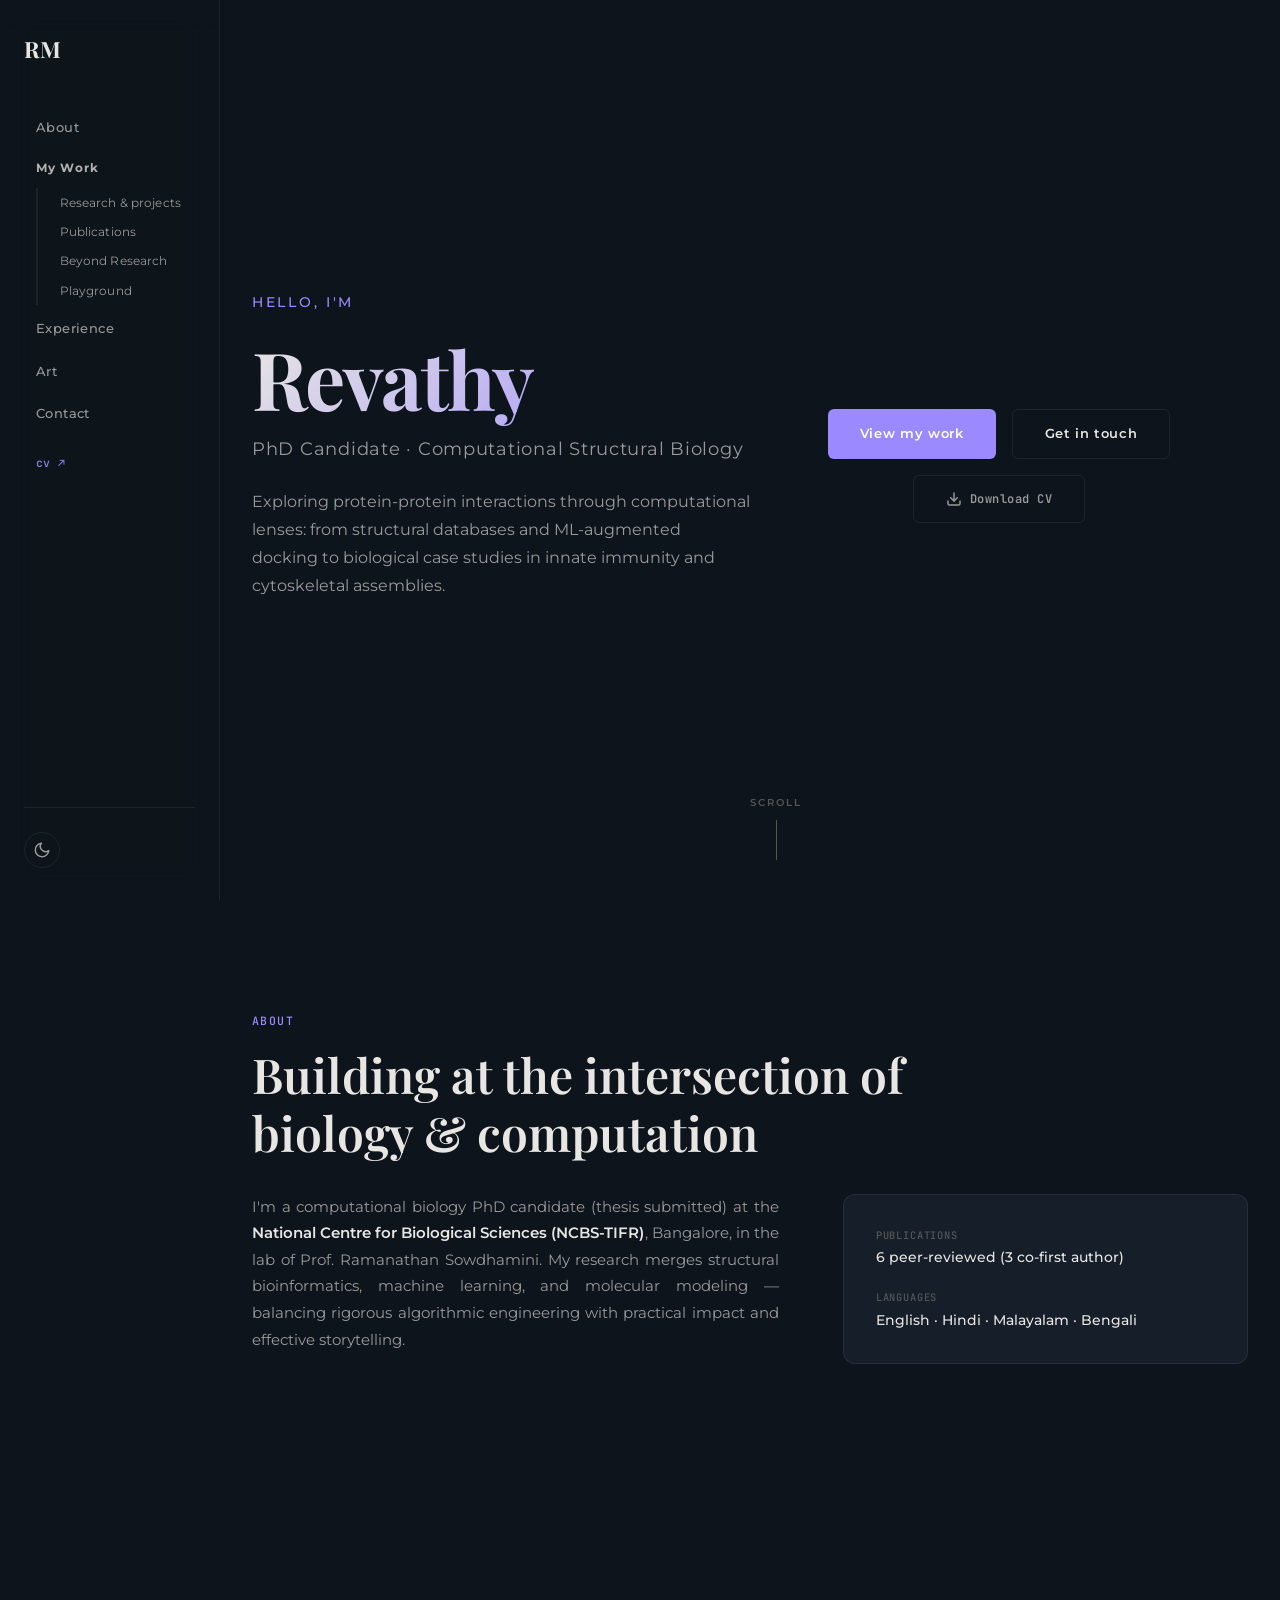
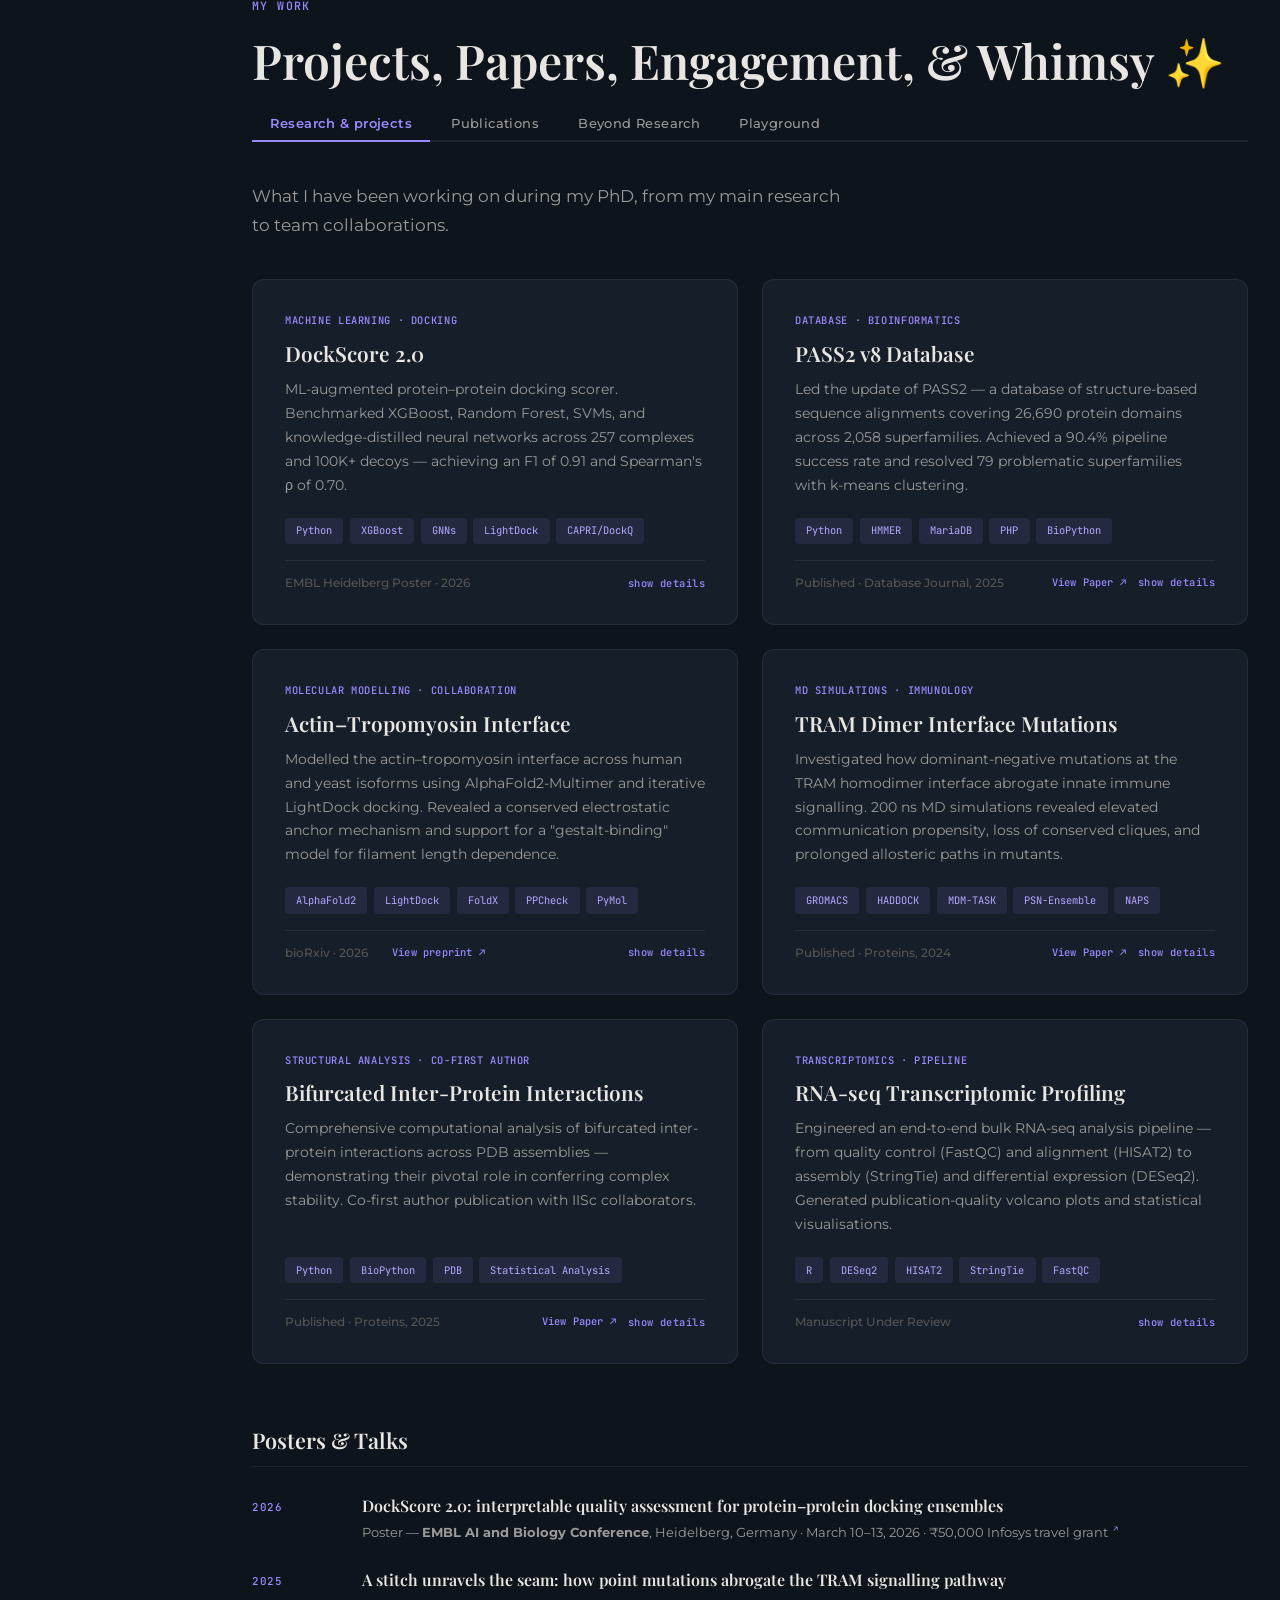
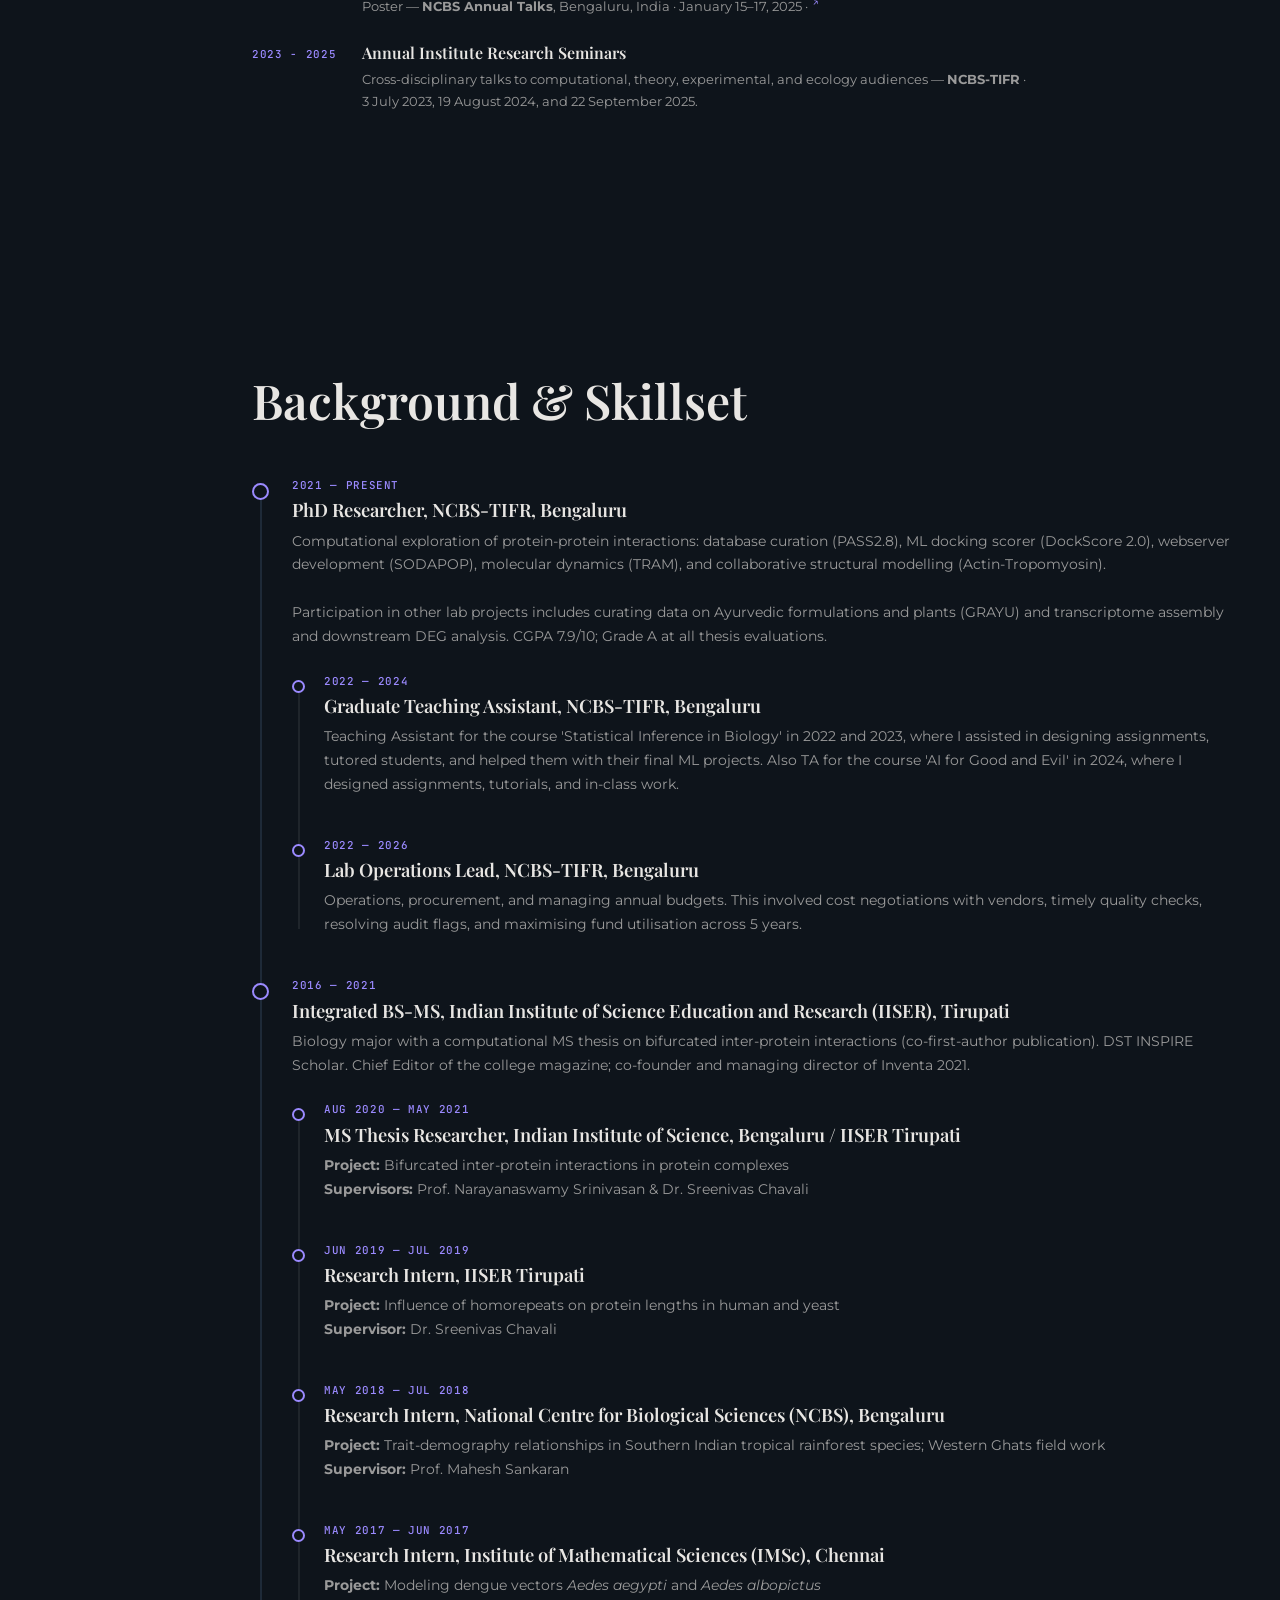
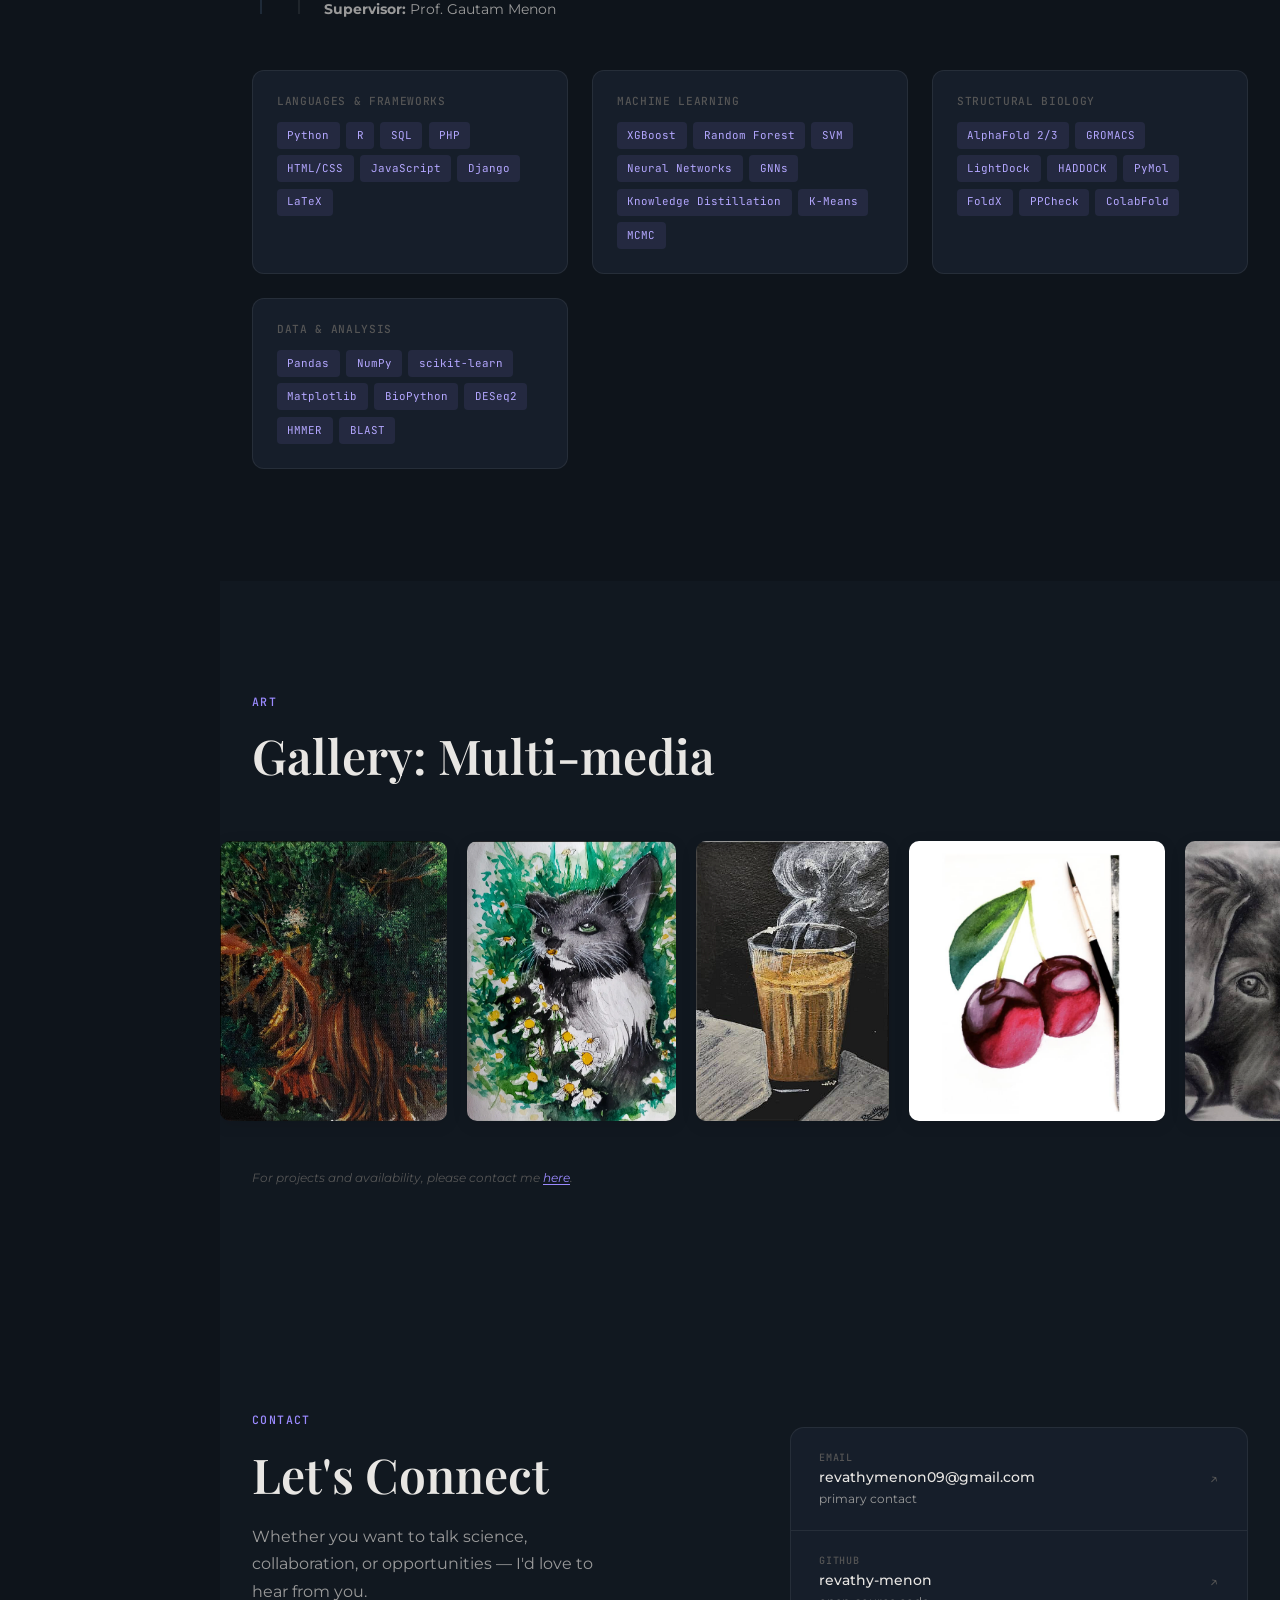
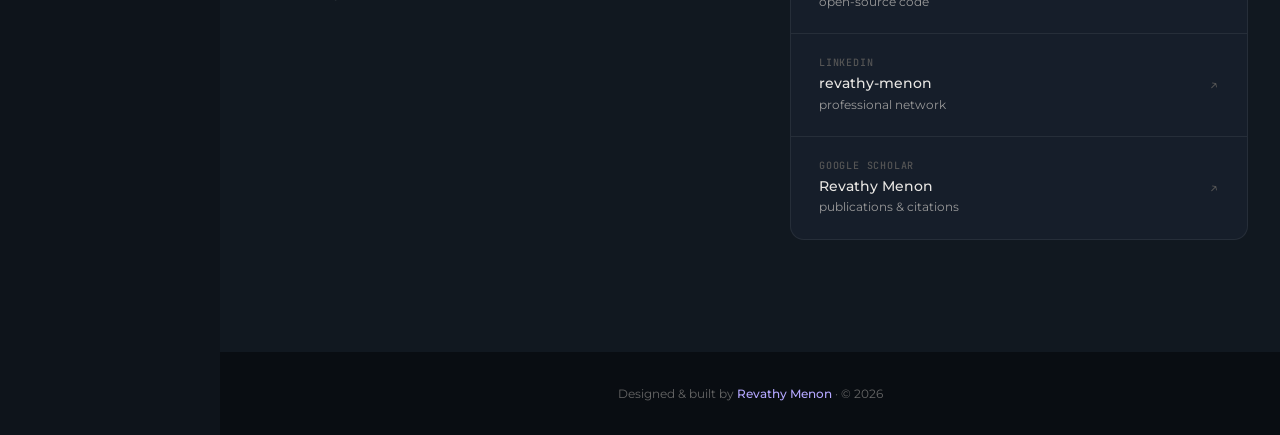
==== commit 60f02ce2: "Update index.html - correct path" ====
--- a/index.html
+++ b/index.html
@@ -1048,22 +1048,22 @@
       <div class="art__strip" id="art-strip">
         <!-- Add more images here as you collect your art. -->
         <!-- PHOTOS: Replace or add src paths below with your actual artwork files. -->
-        <img src="./images/banyan.png" alt="Acrylic painting of a banyan tree" class="art__img" />
-        <img src="./images/cat.png" alt="Watercolour painting of a cat in a garden" class="art__img" />
-        <img src="./images/chai.png" alt="Acrylic painting of a glass of chai" class="art__img" />
-        <img src="./images/cherry.png" alt="Watercolour painting of cherries" class="art__img" />
-        <img src="./images/dog.png" alt="Charcoal sketch of Dobby the female dog" class="art__img" />
-        <img src="./images/flowers.png" alt="Pen sketch of flowers" class="art__img" />
-        <img src="./images/goldfish.png" alt="Watercolour painting of a koi fish" class="art__img" />
-        <img src="./images/howl.png" alt="Dot painting of a Howl from Howl's Moving Castle" class="art__img" />
-        <img src="./images/island.png" alt="Acrylic painting of a Hawaiian island" class="art__img" />
-        <img src="./images/leaf.png" alt="Acrylic painting of a leaf underwater" class="art__img" />
-        <img src="./images/mountain.png" alt="Acrylic painting of a mountain landscape" class="art__img" />
-        <img src="./images/plane.png" alt="Acrylic painting of a plane" class="art__img" />
-        <img src="./images/pond.png" alt="Watercolour painting of a pond" class="art__img" />
-        <img src="./images/spider.png" alt="Digital painting of a spider" class="art__img" />
-        <img src="./images/sunset.png" alt="Watercolour painting of a sunset" class="art__img" />
-        <img src="./images/waterfall.png" alt="Acrylic painting of Jog Falls in Karnataka" class="art__img" />
+        <img src="banyan.png" alt="Acrylic painting of a banyan tree" class="art__img" />
+        <img src="cat.png" alt="Watercolour painting of a cat in a garden" class="art__img" />
+        <img src="chai.png" alt="Acrylic painting of a glass of chai" class="art__img" />
+        <img src="cherry.png" alt="Watercolour painting of cherries" class="art__img" />
+        <img src="dog.png" alt="Charcoal sketch of Dobby the female dog" class="art__img" />
+        <img src="flowers.png" alt="Pen sketch of flowers" class="art__img" />
+        <img src="goldfish.png" alt="Watercolour painting of a koi fish" class="art__img" />
+        <img src="howl.png" alt="Dot painting of a Howl from Howl's Moving Castle" class="art__img" />
+        <img src="island.png" alt="Acrylic painting of a Hawaiian island" class="art__img" />
+        <img src="leaf.png" alt="Acrylic painting of a leaf underwater" class="art__img" />
+        <img src="mountain.png" alt="Acrylic painting of a mountain landscape" class="art__img" />
+        <img src="plane.png" alt="Acrylic painting of a plane" class="art__img" />
+        <img src="pond.png" alt="Watercolour painting of a pond" class="art__img" />
+        <img src="spider.png" alt="Digital painting of a spider" class="art__img" />
+        <img src="sunset.png" alt="Watercolour painting of a sunset" class="art__img" />
+        <img src="waterfall.png" alt="Acrylic painting of Jog Falls in Karnataka" class="art__img" />
       </div>
     </div>
 
@@ -1148,4 +1148,4 @@
   <script src="script.js"></script>
 </body>
 
-</html>+</html>
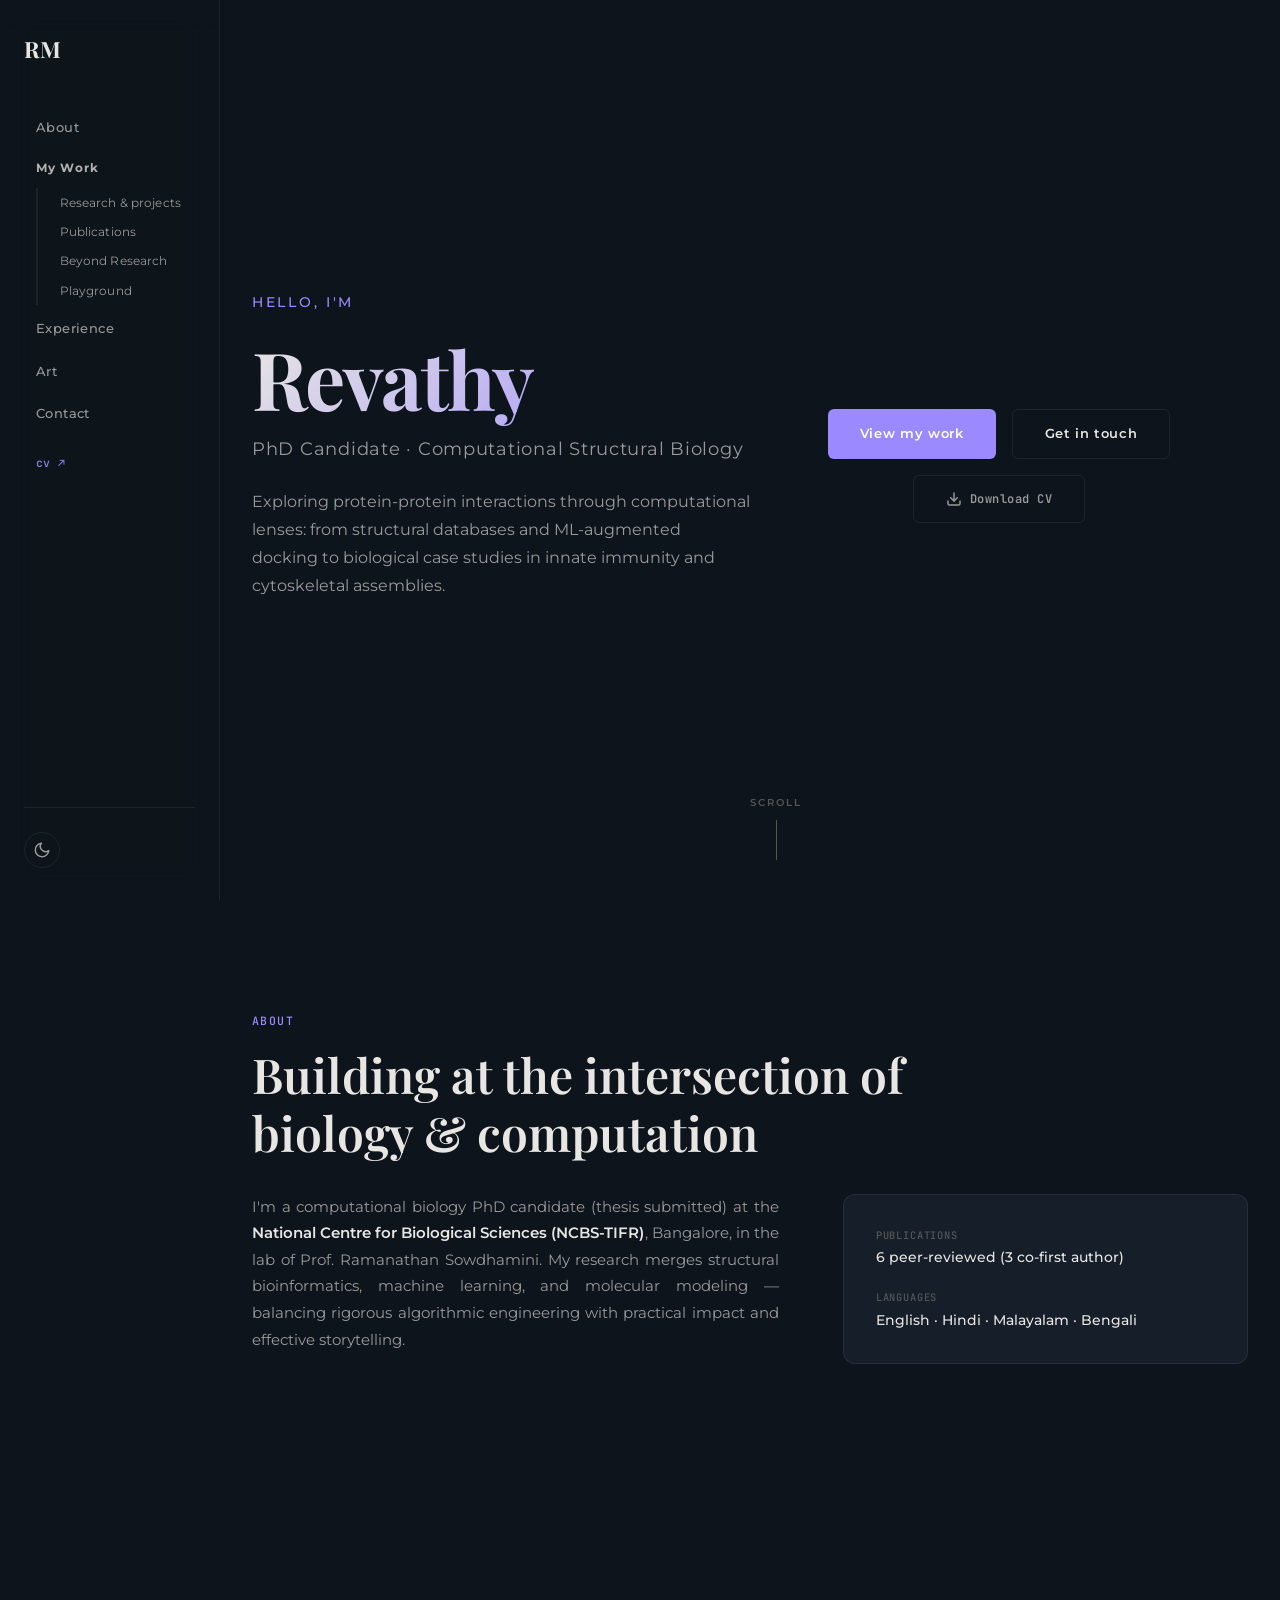
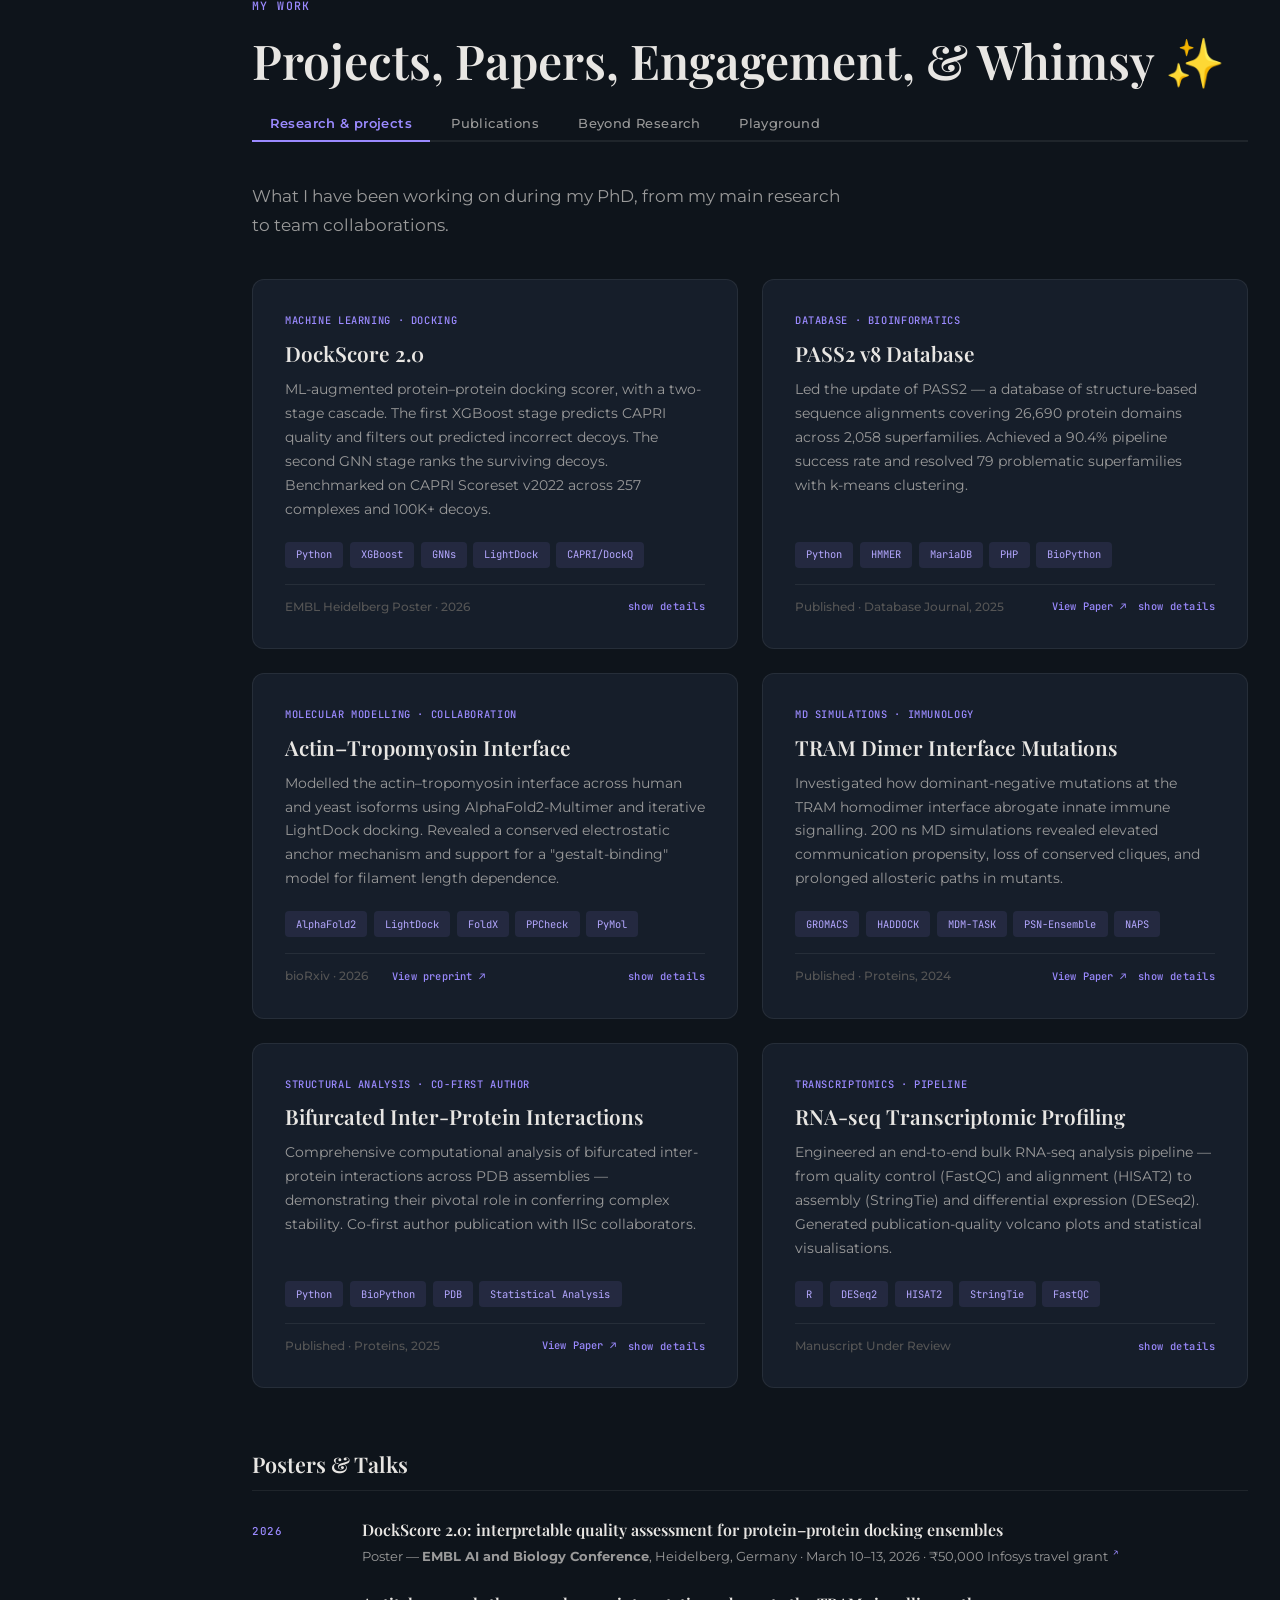
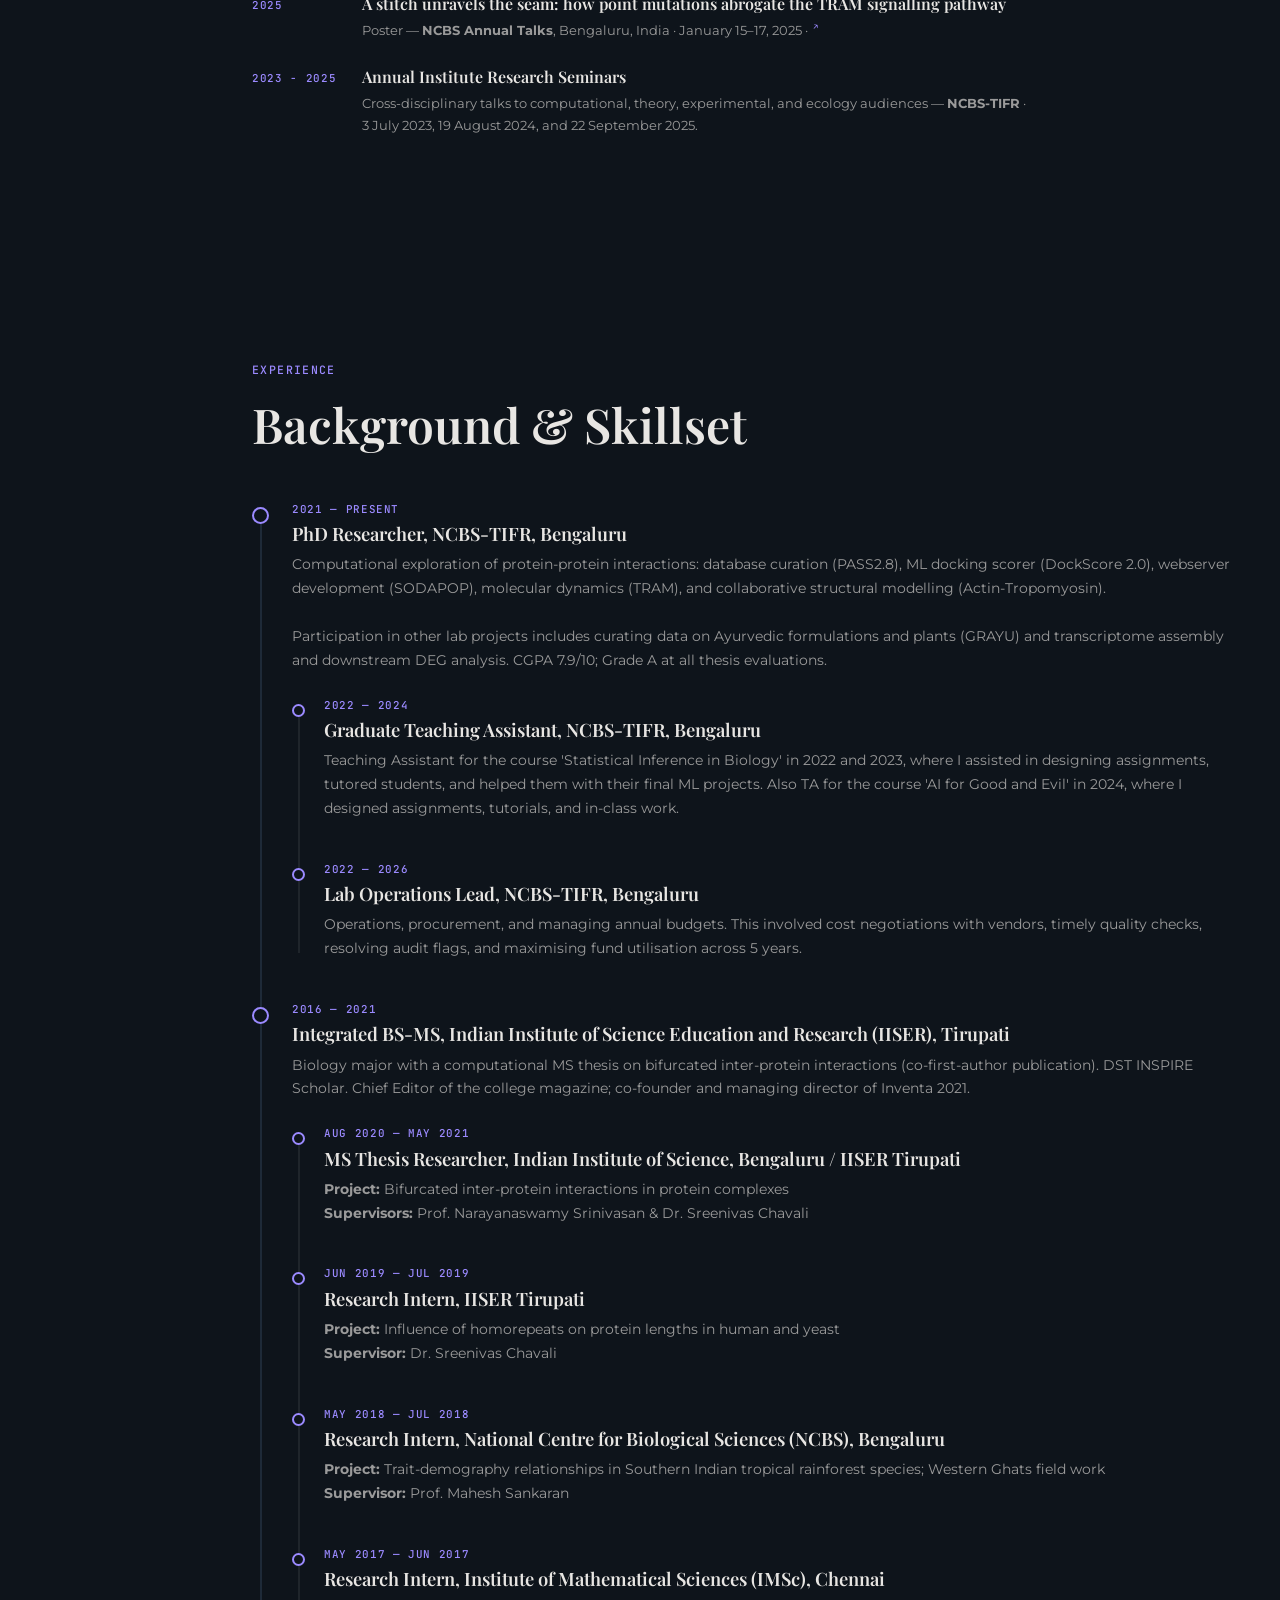
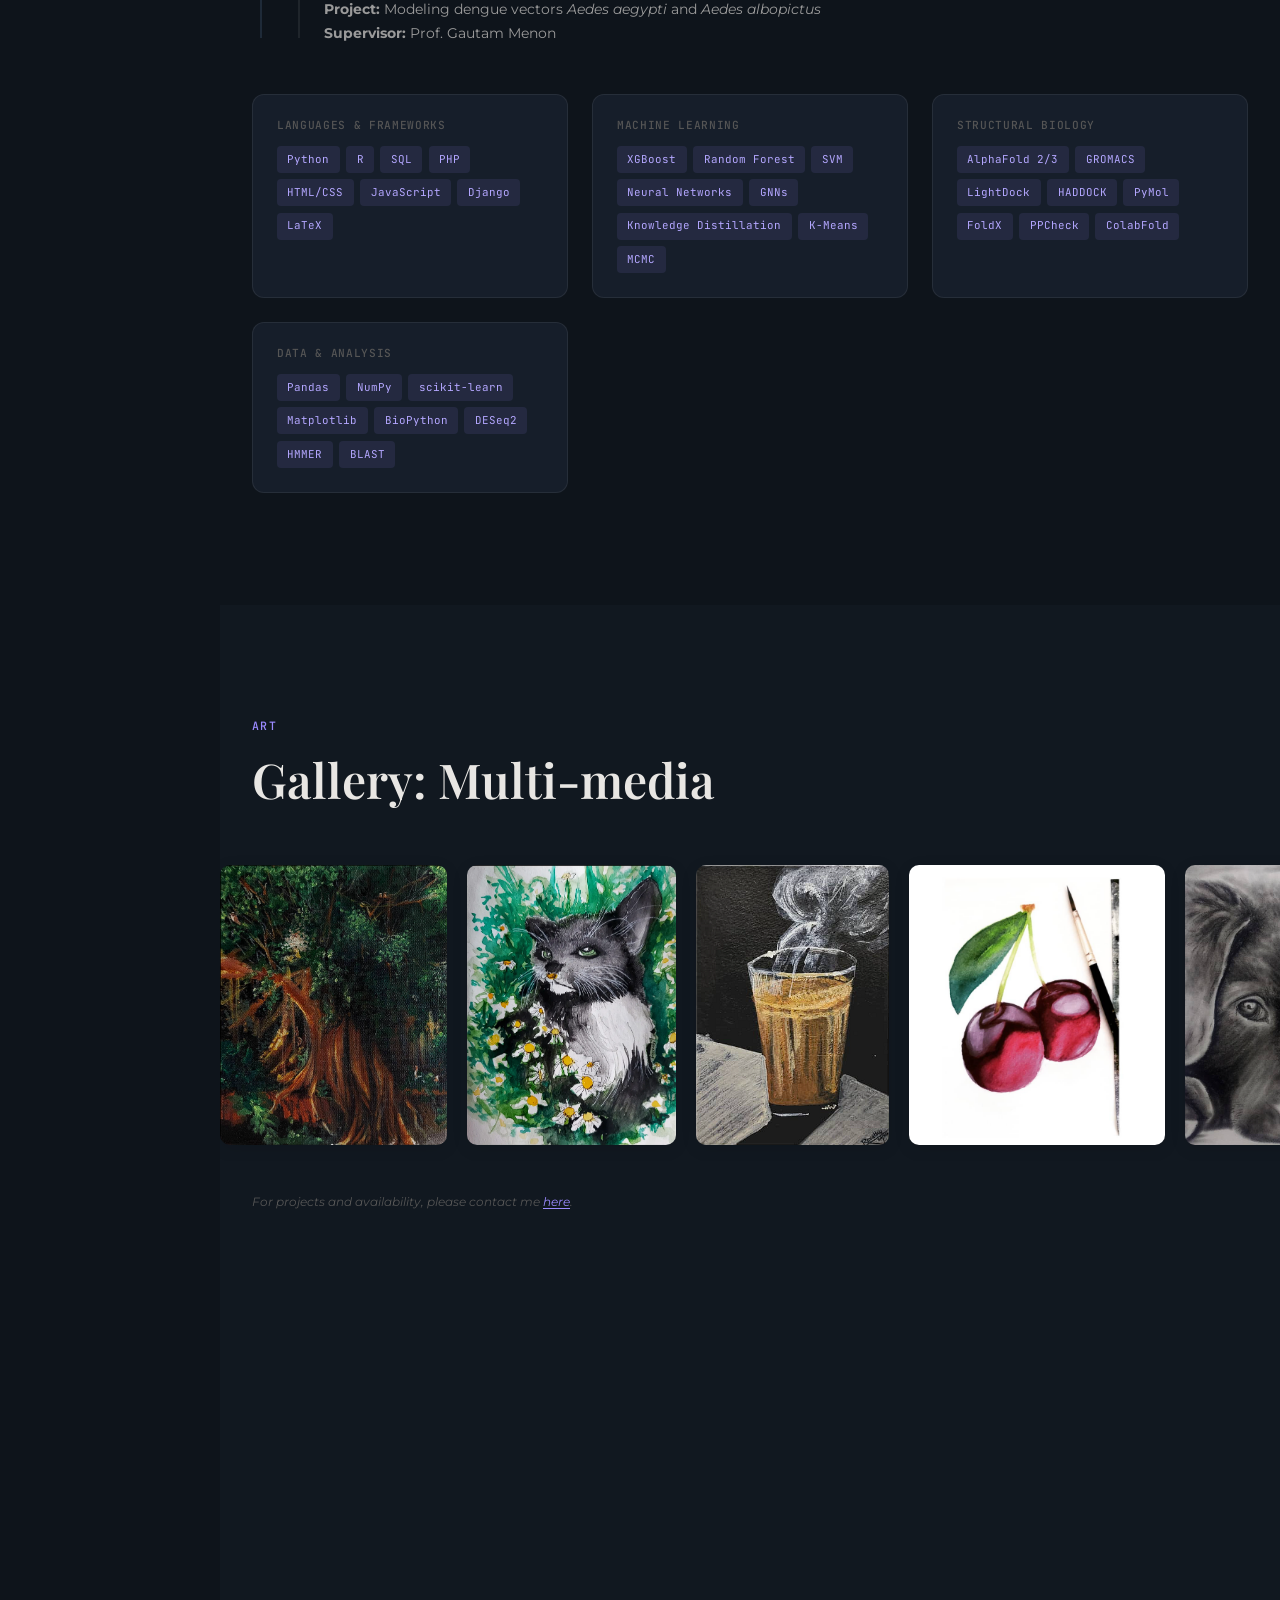
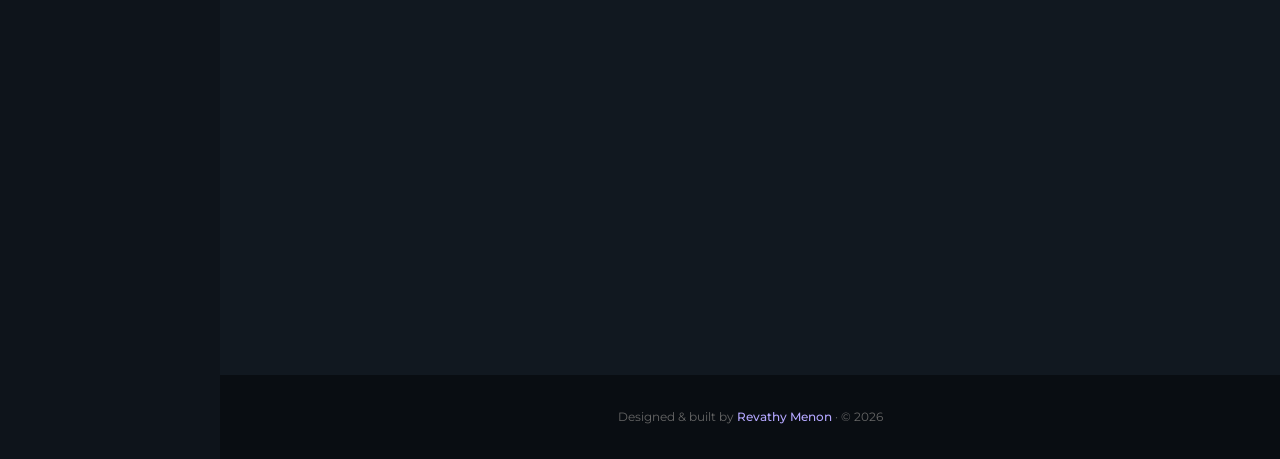
==== commit 1d71ceb3: "Update index.html" ====
--- a/index.html
+++ b/index.html
@@ -208,9 +208,10 @@
             <div class="card__tag">Machine Learning · Docking</div>
             <h3 class="card__title">DockScore 2.0</h3>
             <p class="card__desc">
-              ML-augmented protein–protein docking scorer. Benchmarked XGBoost, Random Forest, SVMs, and
-              knowledge-distilled neural networks across 257 complexes and 100K+ decoys — achieving an F1 of 0.91 and
-              Spearman's ρ of 0.70.
+              ML-augmented protein–protein docking scorer, with a two-stage cascade. 
+              The first XGBoost stage predicts CAPRI quality and filters out predicted incorrect decoys. 
+              The second GNN stage ranks the surviving decoys.
+              Benchmarked on CAPRI Scoreset v2022 across 257 complexes and 100K+ decoys.
             </p>
             <ul class="card__tech">
               <li>Python</li>
@@ -1048,22 +1049,22 @@
       <div class="art__strip" id="art-strip">
         <!-- Add more images here as you collect your art. -->
         <!-- PHOTOS: Replace or add src paths below with your actual artwork files. -->
-        <img src="banyan.png" alt="Acrylic painting of a banyan tree" class="art__img" />
-        <img src="cat.png" alt="Watercolour painting of a cat in a garden" class="art__img" />
-        <img src="chai.png" alt="Acrylic painting of a glass of chai" class="art__img" />
-        <img src="cherry.png" alt="Watercolour painting of cherries" class="art__img" />
-        <img src="dog.png" alt="Charcoal sketch of Dobby the female dog" class="art__img" />
-        <img src="flowers.png" alt="Pen sketch of flowers" class="art__img" />
-        <img src="goldfish.png" alt="Watercolour painting of a koi fish" class="art__img" />
-        <img src="howl.png" alt="Dot painting of a Howl from Howl's Moving Castle" class="art__img" />
-        <img src="island.png" alt="Acrylic painting of a Hawaiian island" class="art__img" />
-        <img src="leaf.png" alt="Acrylic painting of a leaf underwater" class="art__img" />
-        <img src="mountain.png" alt="Acrylic painting of a mountain landscape" class="art__img" />
-        <img src="plane.png" alt="Acrylic painting of a plane" class="art__img" />
-        <img src="pond.png" alt="Watercolour painting of a pond" class="art__img" />
-        <img src="spider.png" alt="Digital painting of a spider" class="art__img" />
-        <img src="sunset.png" alt="Watercolour painting of a sunset" class="art__img" />
-        <img src="waterfall.png" alt="Acrylic painting of Jog Falls in Karnataka" class="art__img" />
+        <img src="./banyan.png" alt="Acrylic painting of a banyan tree" class="art__img" />
+        <img src="./cat.png" alt="Watercolour painting of a cat in a garden" class="art__img" />
+        <img src="./chai.png" alt="Acrylic painting of a glass of chai" class="art__img" />
+        <img src="./cherry.png" alt="Watercolour painting of cherries" class="art__img" />
+        <img src="./dog.png" alt="Charcoal sketch of Dobby the female dog" class="art__img" />
+        <img src="./flowers.png" alt="Pen sketch of flowers" class="art__img" />
+        <img src="./goldfish.png" alt="Watercolour painting of a koi fish" class="art__img" />
+        <img src="./howl.png" alt="Dot painting of a Howl from Howl's Moving Castle" class="art__img" />
+        <img src="./island.png" alt="Acrylic painting of a Hawaiian island" class="art__img" />
+        <img src="./leaf.png" alt="Acrylic painting of a leaf underwater" class="art__img" />
+        <img src="./mountain.png" alt="Acrylic painting of a mountain landscape" class="art__img" />
+        <img src="./plane.png" alt="Acrylic painting of a plane" class="art__img" />
+        <img src="./pond.png" alt="Watercolour painting of a pond" class="art__img" />
+        <img src="./spider.png" alt="Digital painting of a spider" class="art__img" />
+        <img src="./sunset.png" alt="Watercolour painting of a sunset" class="art__img" />
+        <img src="./waterfall.png" alt="Acrylic painting of Jog Falls in Karnataka" class="art__img" />
       </div>
     </div>
 
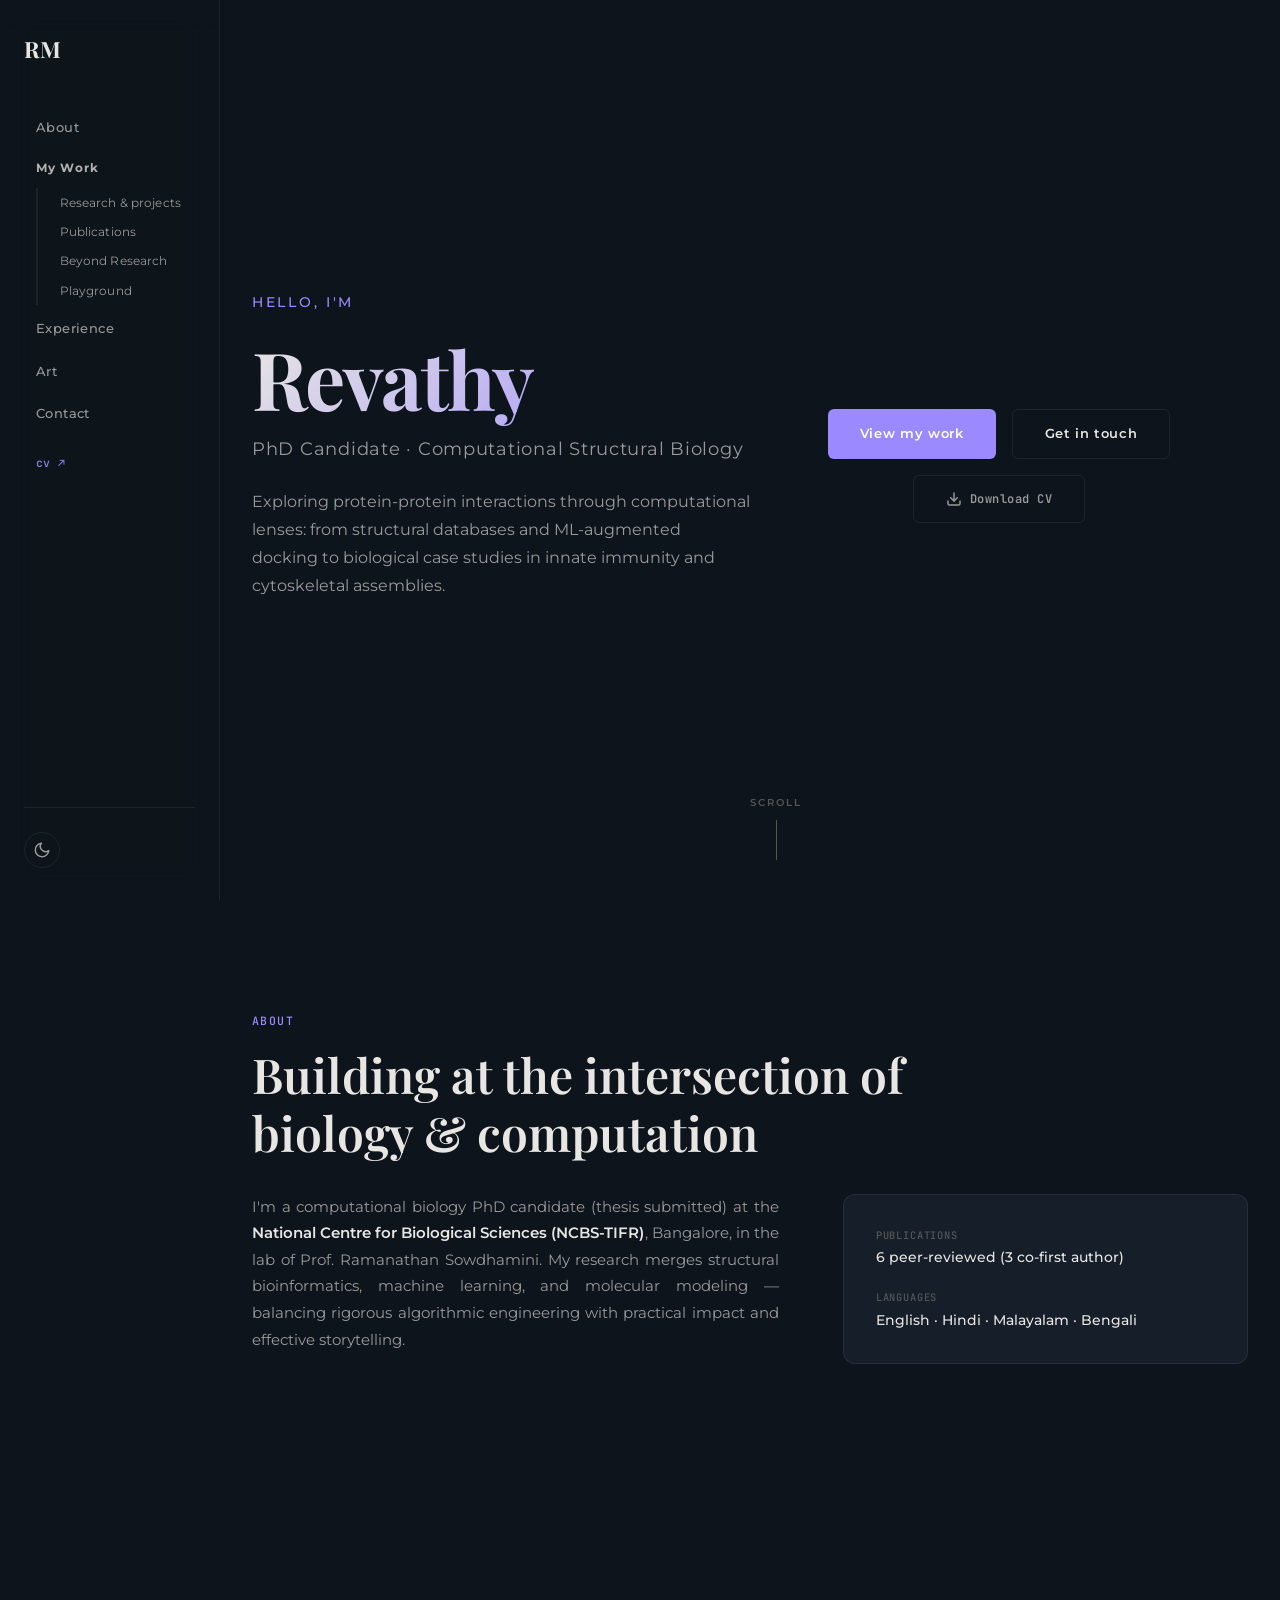
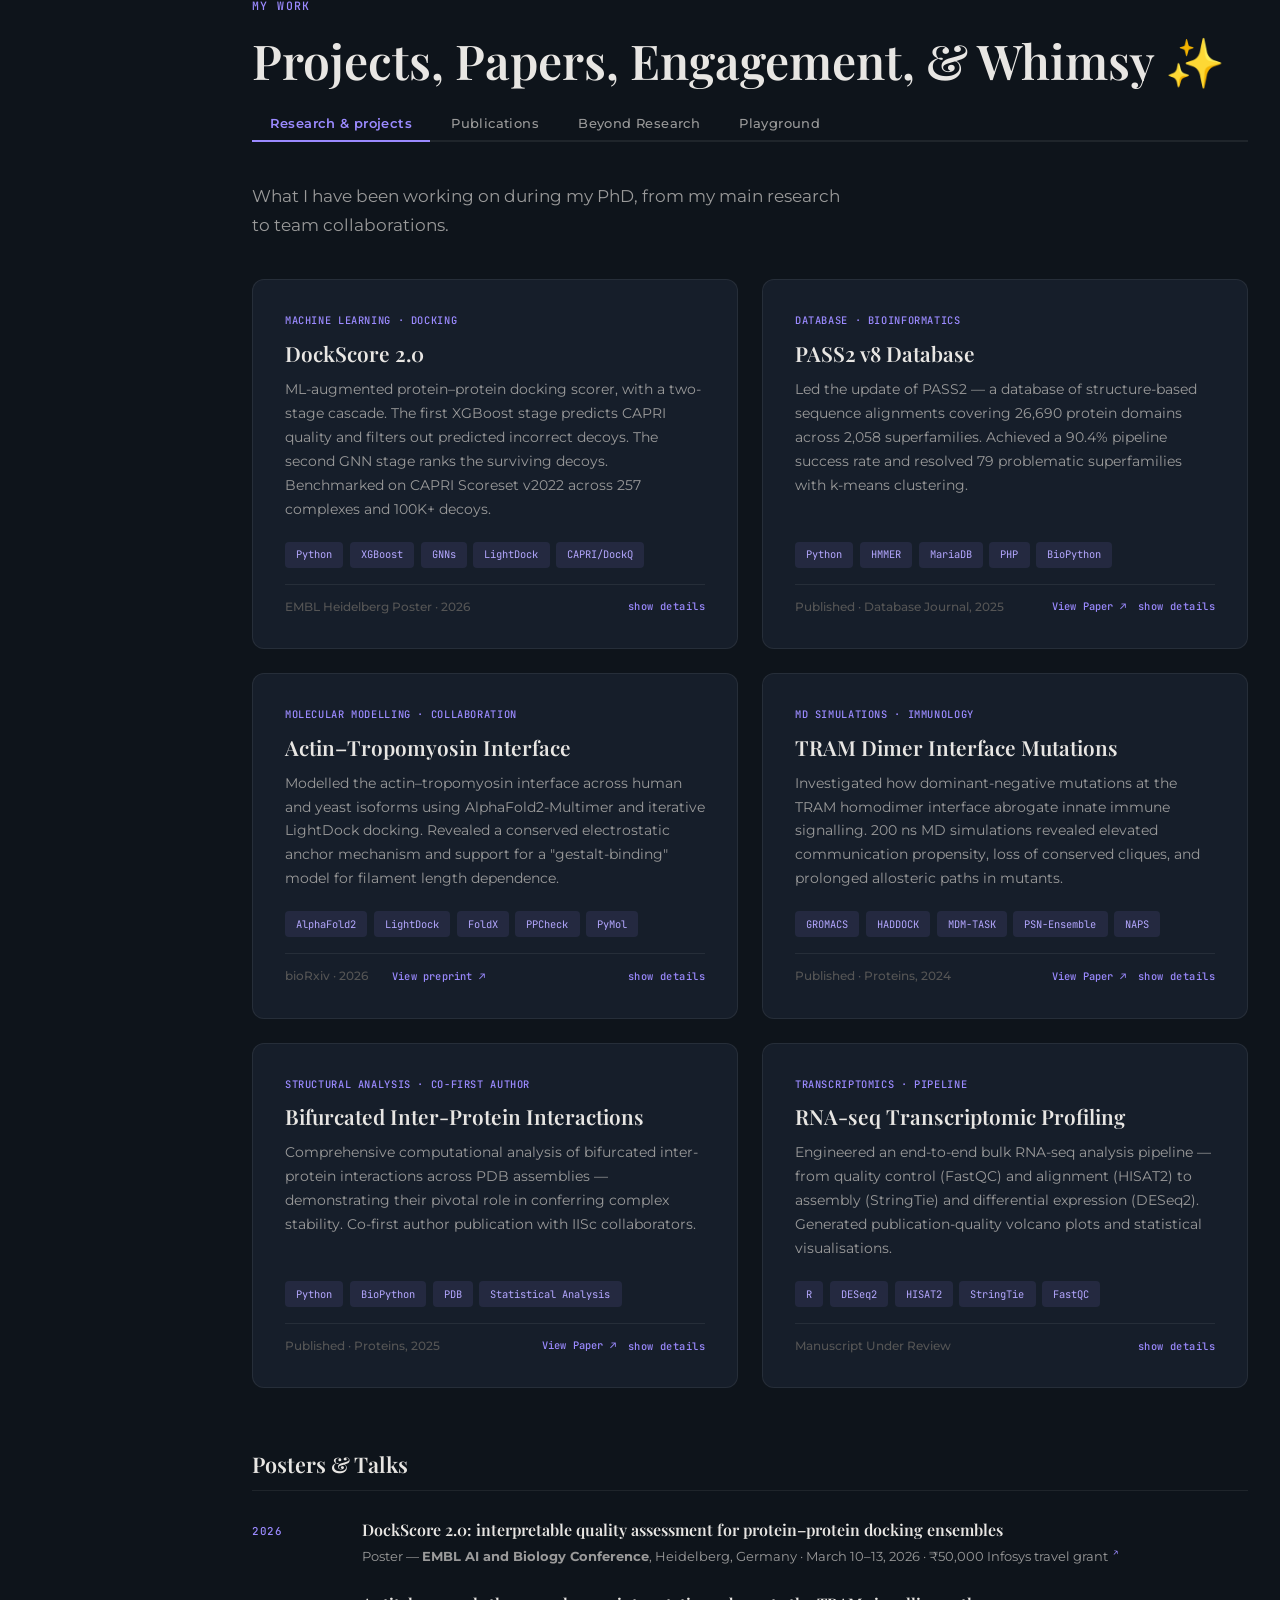
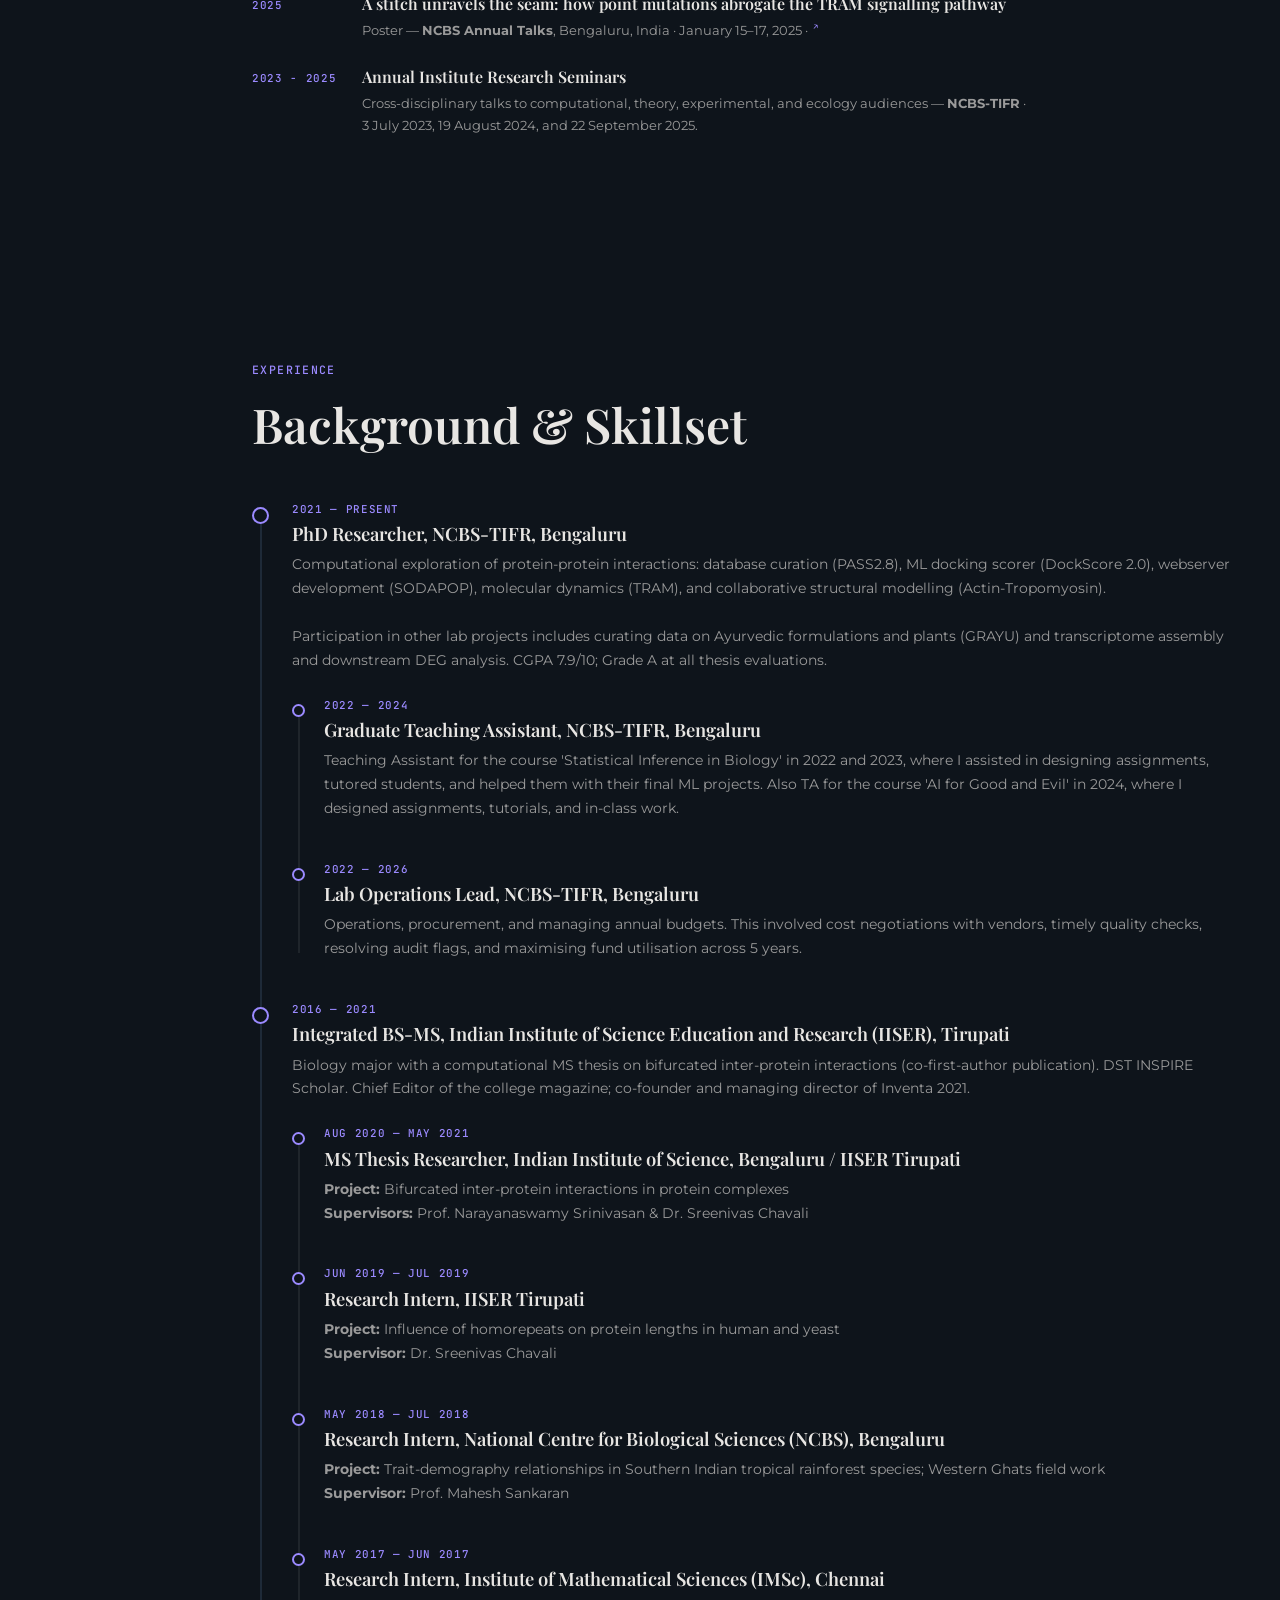
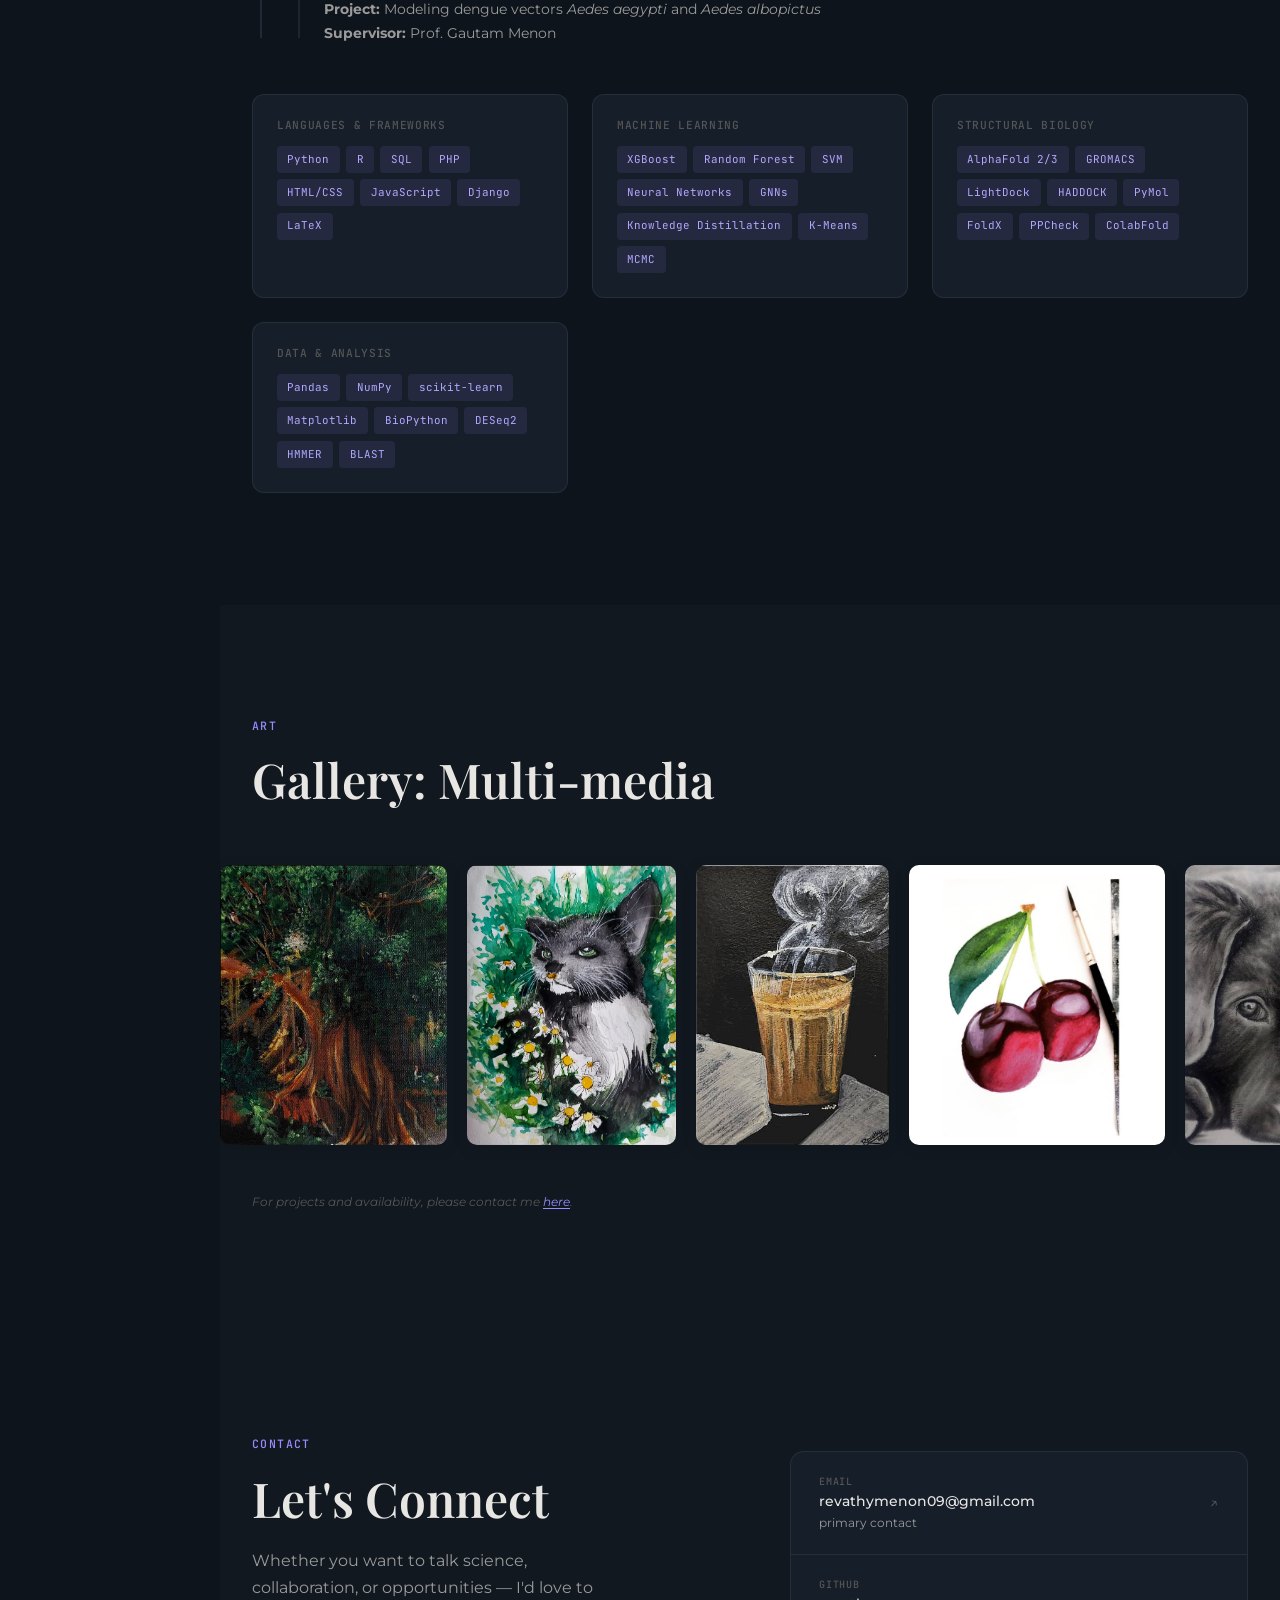
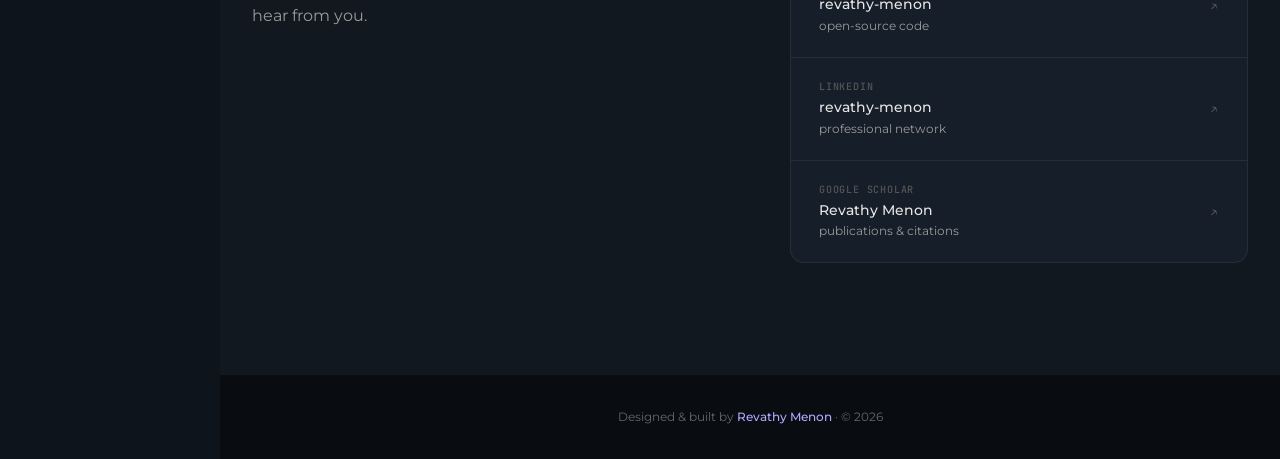
==== commit d6e11d09: "Update index.html" ====
--- a/index.html
+++ b/index.html
@@ -47,7 +47,7 @@
         <li><a href="#experience">Experience</a></li>
         <li><a href="#art">Art</a></li>
         <li><a href="#contact">Contact</a></li>
-        <li><a href="./Revathy_Menon_CV.pdf" class="nav__cv-link" id="nav-cv" target="_blank" rel="noopener noreferrer"
+        <li><a href="./Revathy_CV_05aug2026.pdf" class="nav__cv-link" id="nav-cv" target="_blank" rel="noopener noreferrer"
             aria-label="Download CV">cv ↗</a></li>
       </ul>
       <div class="nav__actions">
